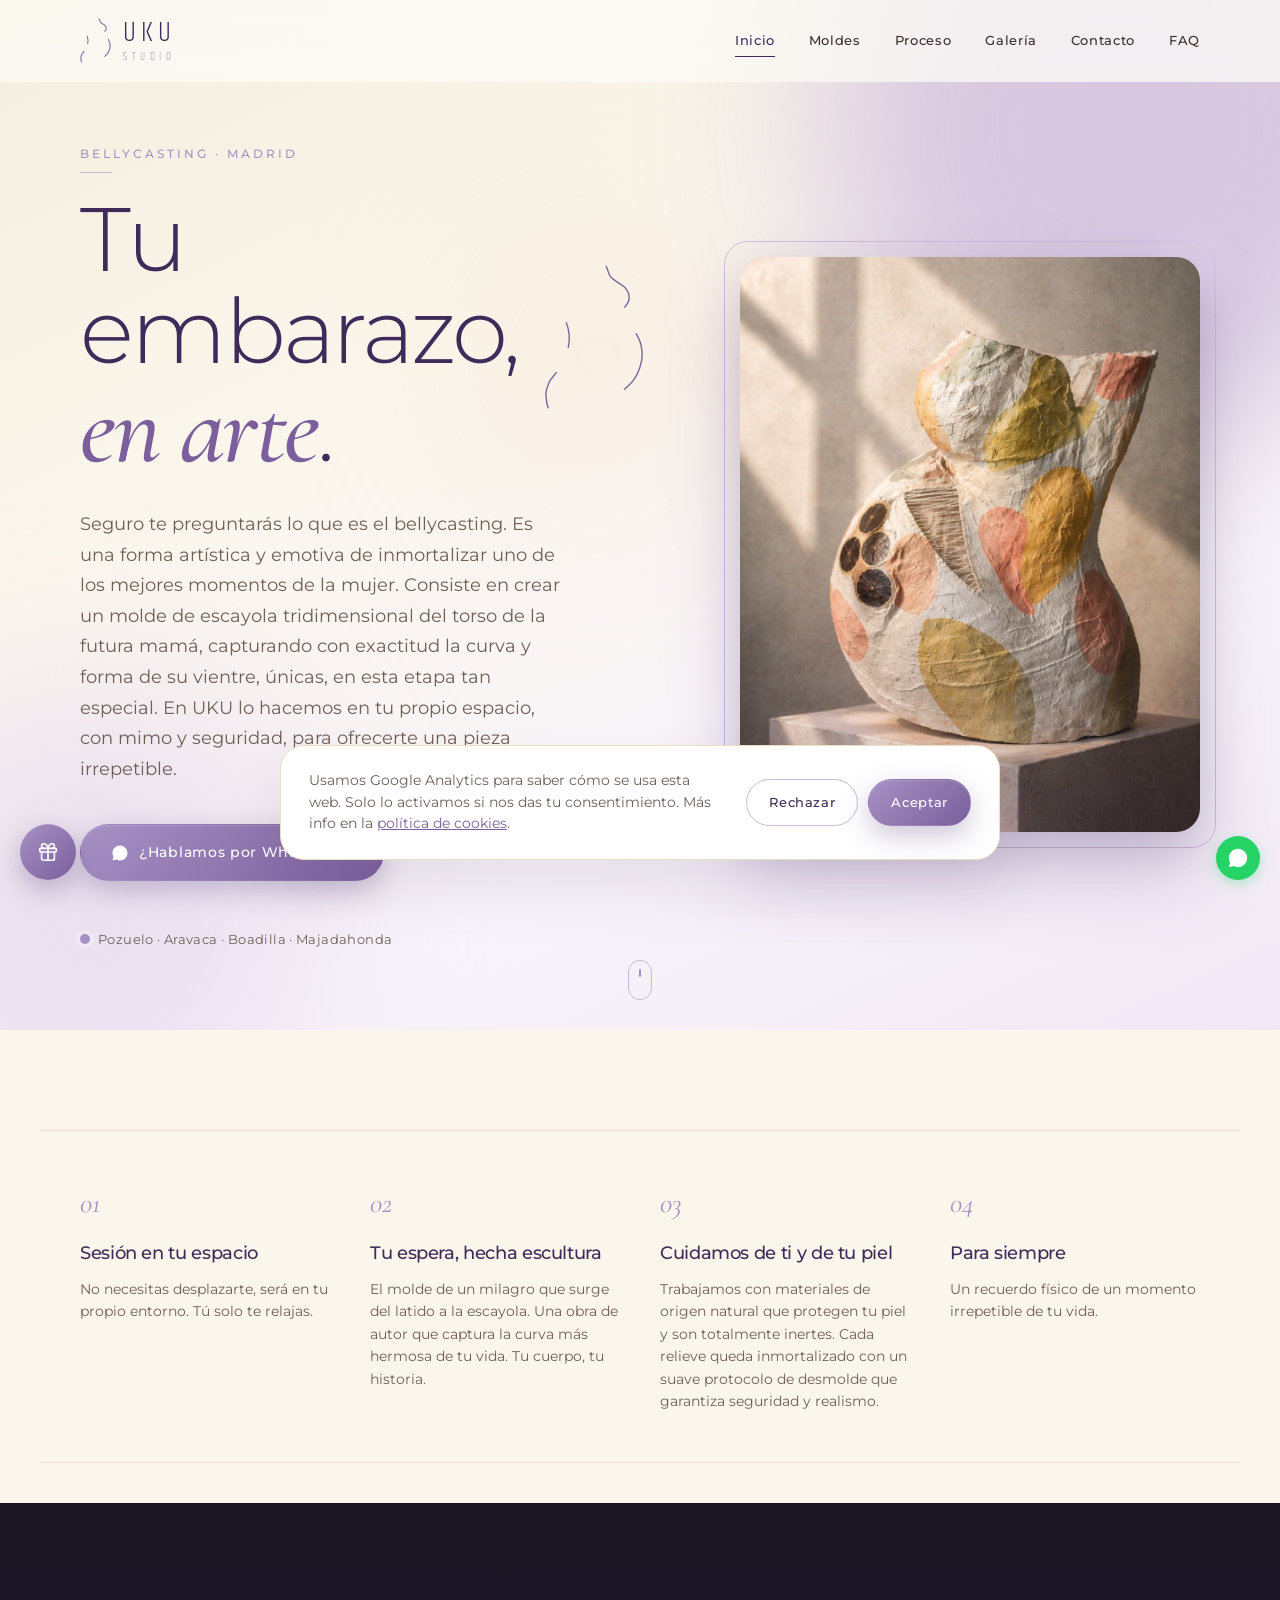
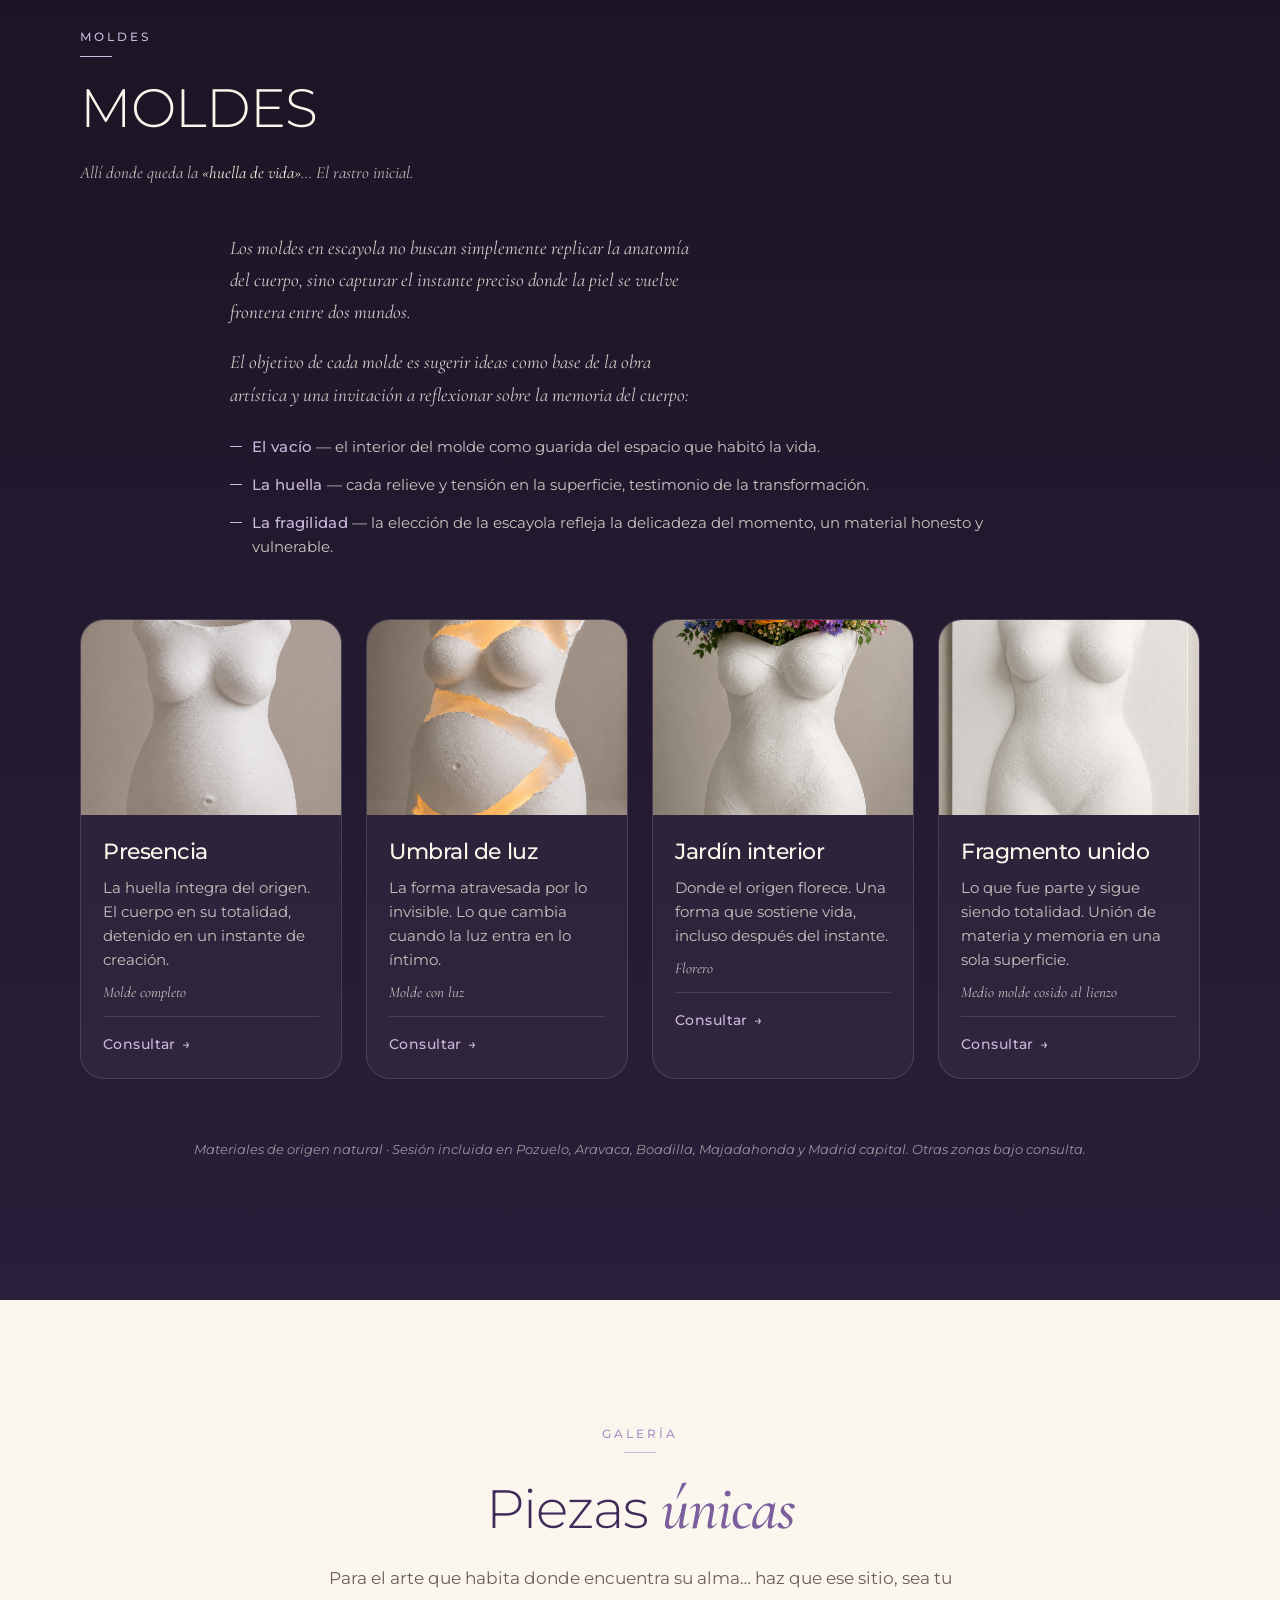
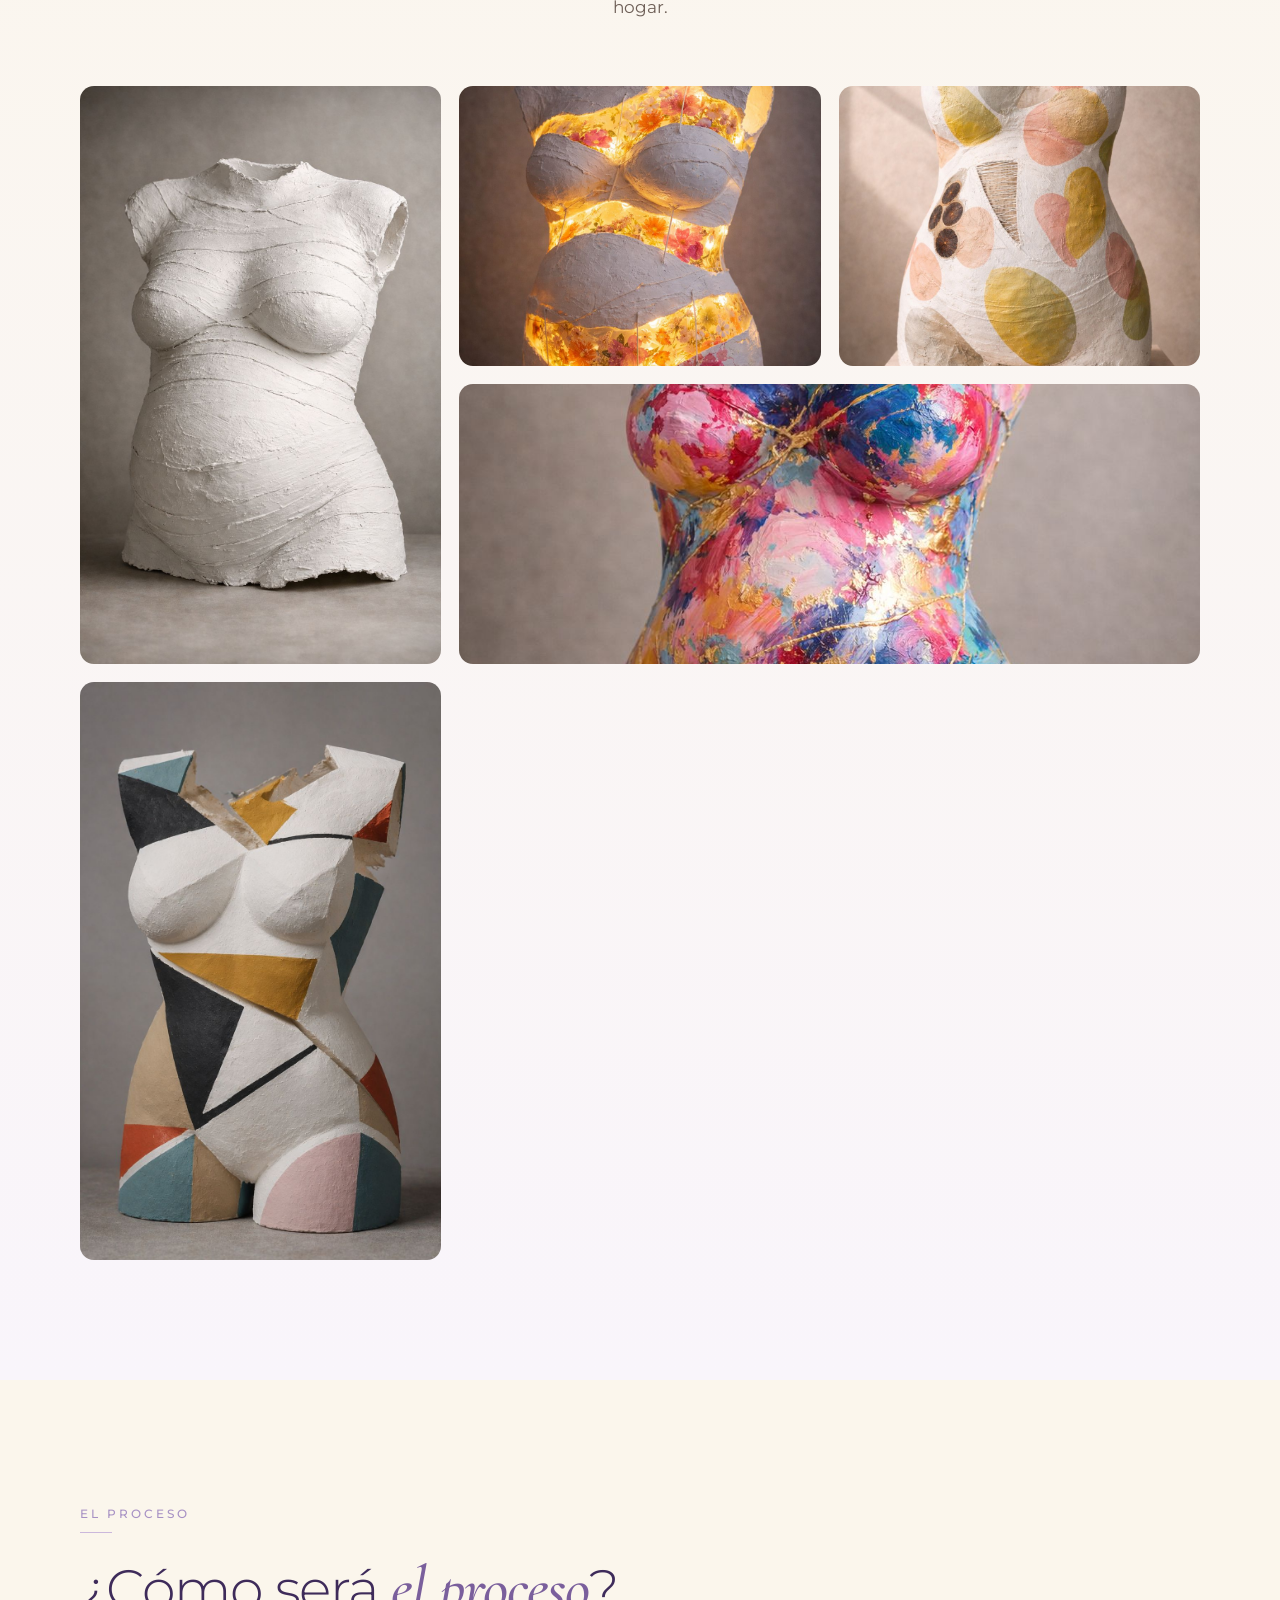
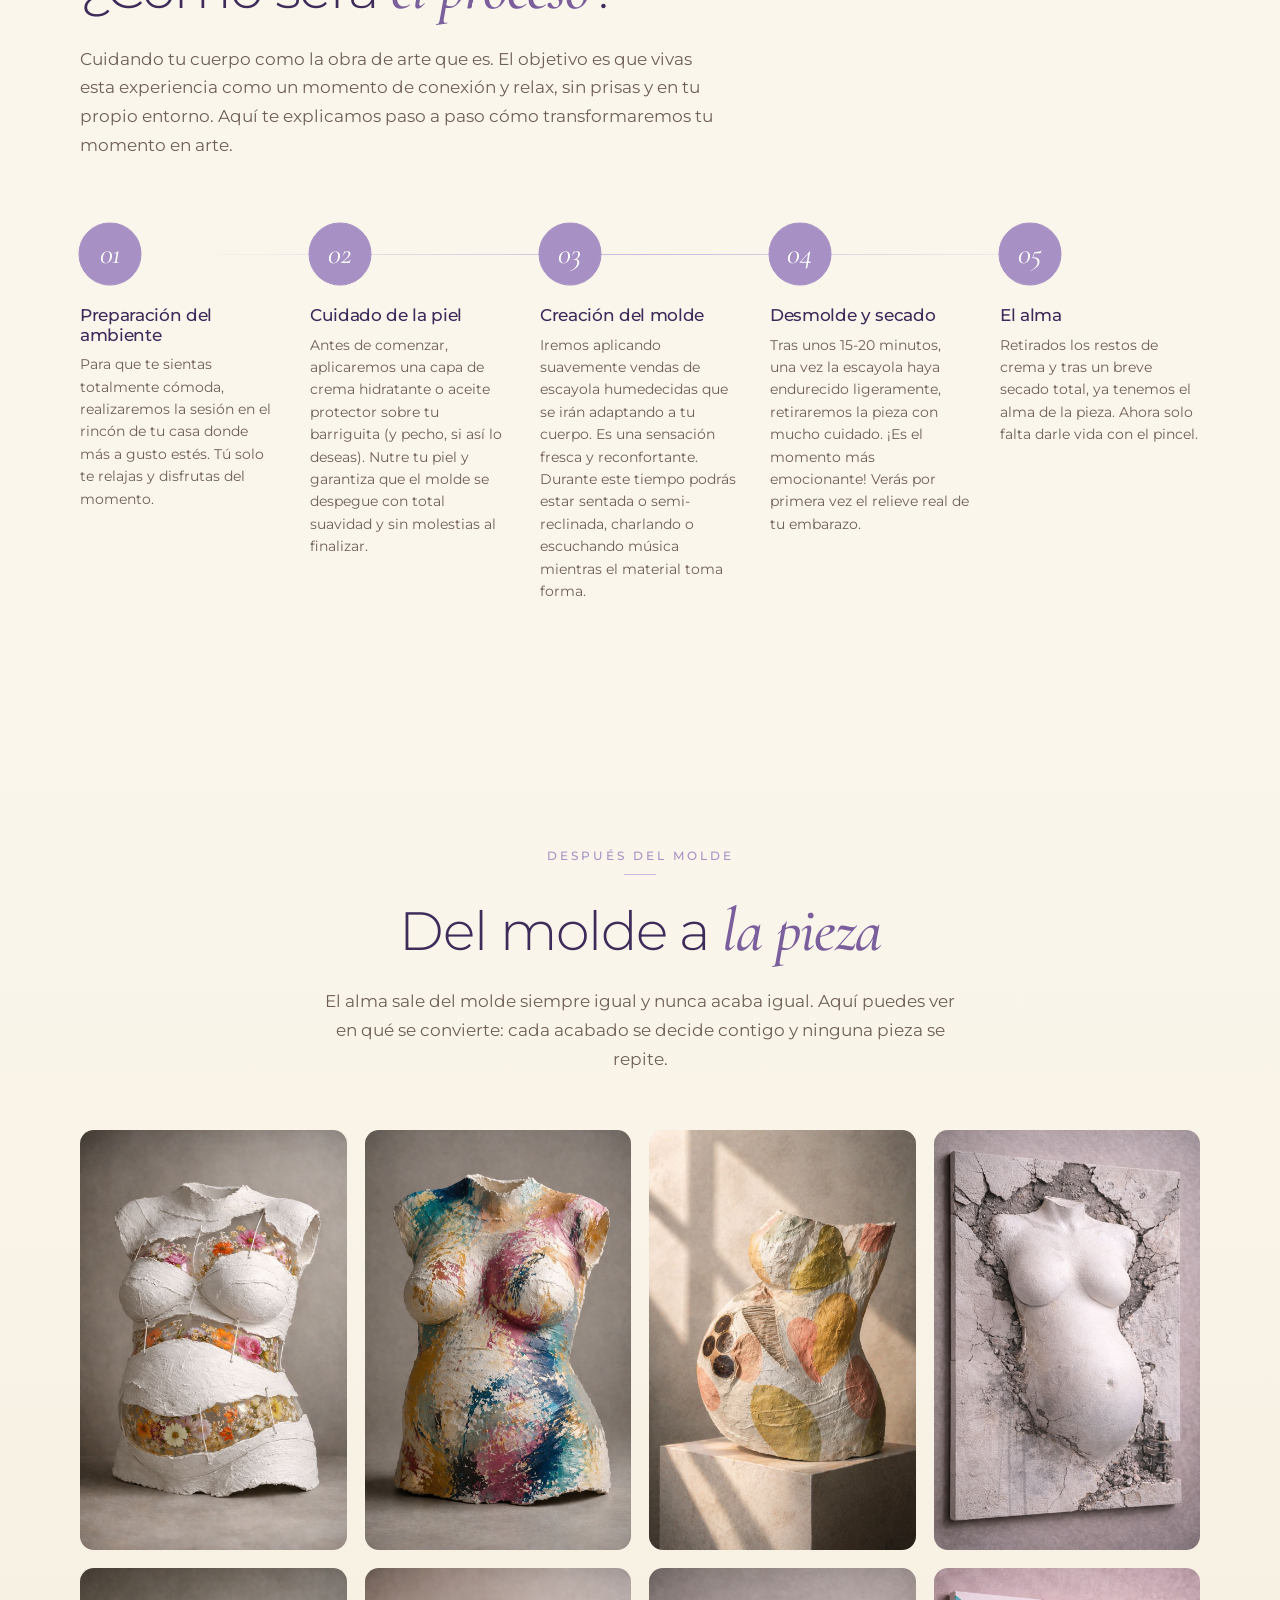
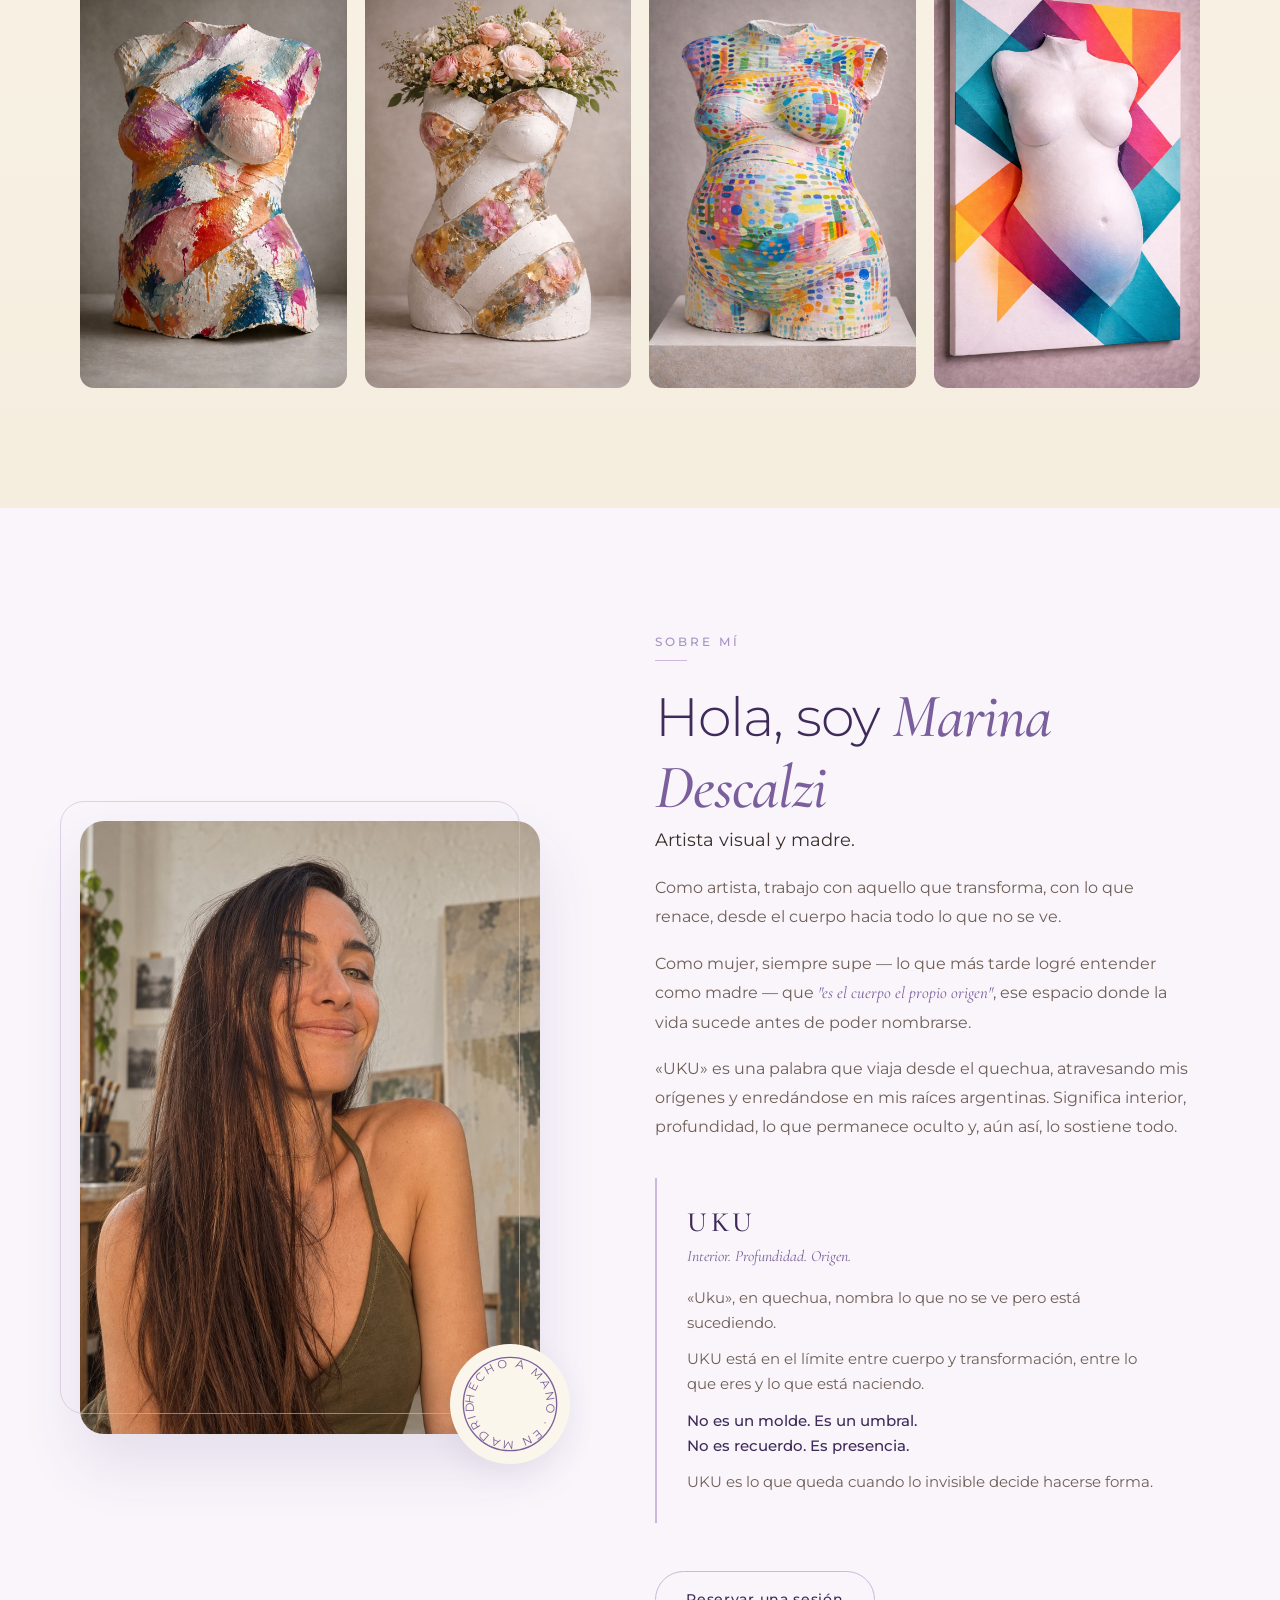
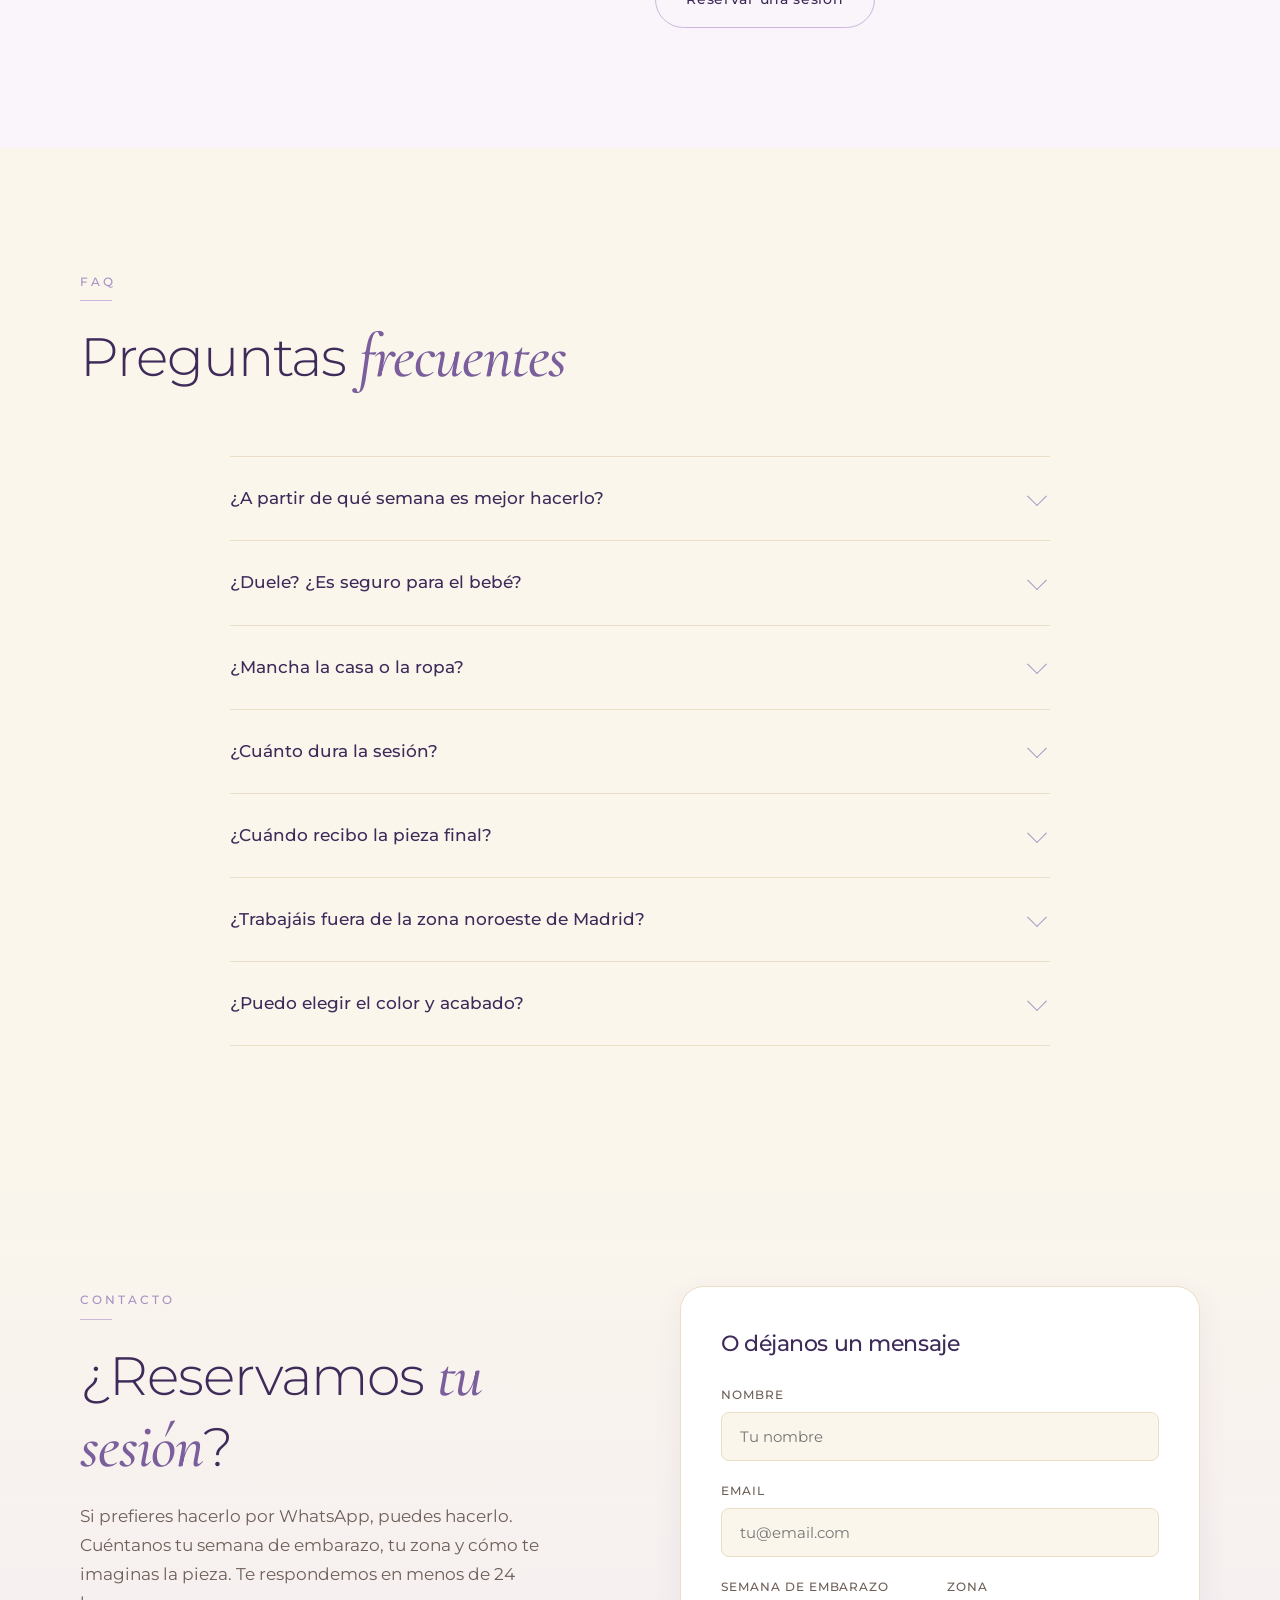
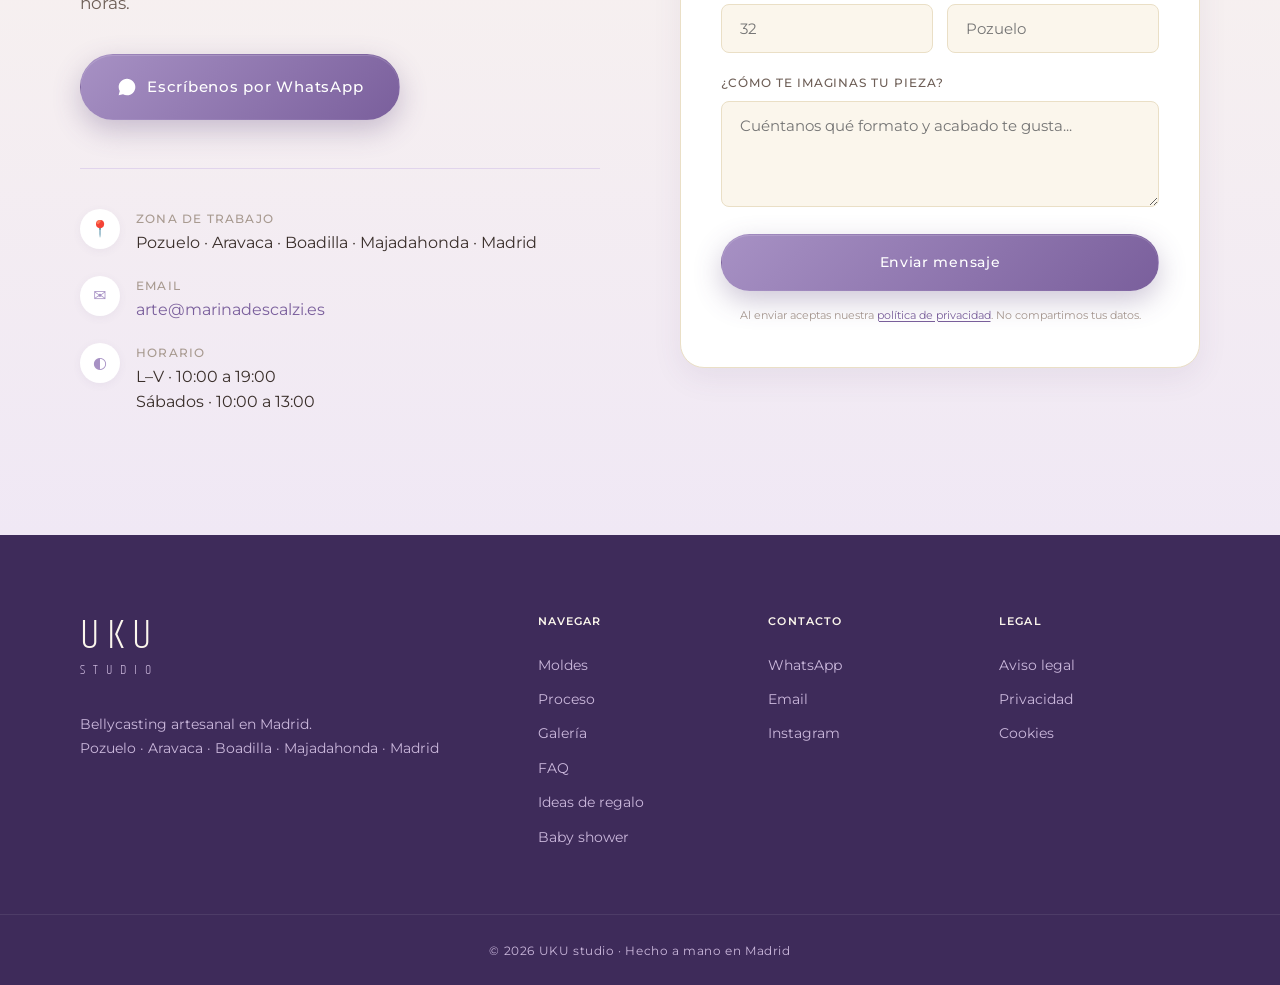
==== index.html @ 9e65e57c "Añadir foto real de Marina en "Sobre mí" y cambiar imagen del hero La sección "Sobre mí" pasa del SV" ====
<!DOCTYPE html>
<html lang="es">
<head>
    <meta charset="UTF-8">
    <meta name="viewport" content="width=device-width, initial-scale=1.0">
    <meta name="google-site-verification" content="--eEebjnqv0ro3BjULO92ZzvXnkaN8KfxFIDJ_8uzV8">
    <meta name="description" content="UKU studio — Bellycasting artesanal en Madrid, Pozuelo, Aravaca, Boadilla y Majadahonda. Moldes del vientre en resina, escayola y acabados personalizados.">
    <meta name="keywords" content="bellycasting Madrid, molde embarazada, Pozuelo, Aravaca, Boadilla, Majadahonda, arte maternidad, escayola embarazo, resina vientre">
    <meta name="robots" content="index, follow">
    <link rel="canonical" href="https://bellycasting.es/">
    <meta property="og:title" content="UKU studio — Bellycasting Madrid">
    <meta property="og:description" content="Conserva tu embarazo como una obra de arte. Sesiones en tu espacio en Madrid.">
    <meta property="og:type" content="website">
    <meta property="og:url" content="https://bellycasting.es/">
    <meta property="og:site_name" content="UKU studio">
    <meta property="og:locale" content="es_ES">
    <meta property="og:image" content="https://bellycasting.es/images/hero-main.jpg">
    <meta property="og:image:alt" content="Torso de escayola de bellycasting, UKU studio">
    <meta name="twitter:card" content="summary_large_image">
    <meta name="twitter:title" content="UKU studio — Bellycasting Madrid">
    <meta name="twitter:description" content="Conserva tu embarazo como una obra de arte. Sesiones en tu espacio en Madrid.">
    <meta name="twitter:image" content="https://bellycasting.es/images/hero-main.jpg">
    <title>UKU studio — Bellycasting Madrid | Pozuelo · Aravaca · Boadilla · Majadahonda</title>
    <link rel="icon" type="image/svg+xml" href="images/favicon.svg">
    <link rel="preconnect" href="https://fonts.googleapis.com">
    <link rel="preconnect" href="https://fonts.gstatic.com" crossorigin>
    <link href="https://fonts.googleapis.com/css2?family=Cormorant+Garamond:ital,wght@0,400;0,500;1,400&family=Khand:wght@300;400;500&family=Montserrat:wght@300;400;500;600;700&display=swap" rel="stylesheet">
    <link rel="stylesheet" href="styles.css">
    <script type="application/ld+json">
    {
        "@context": "https://schema.org",
        "@type": "LocalBusiness",
        "name": "UKU studio",
        "description": "Bellycasting artesanal a domicilio: moldes tridimensionales del vientre en escayola, resina y acabados personalizados.",
        "url": "https://bellycasting.es/",
        "telephone": "+34689187877",
        "email": "arte@marinadescalzi.es",
        "image": "https://bellycasting.es/images/hero-main.jpg",
        "areaServed": [
            { "@type": "City", "name": "Pozuelo de Alarcón" },
            { "@type": "City", "name": "Aravaca" },
            { "@type": "City", "name": "Boadilla del Monte" },
            { "@type": "City", "name": "Majadahonda" },
            { "@type": "City", "name": "Madrid" }
        ]
    }
    </script>
    <script type="application/ld+json">
    {
        "@context": "https://schema.org",
        "@type": "FAQPage",
        "mainEntity": [
            {
                "@type": "Question",
                "name": "¿A partir de qué semana es mejor hacerlo?",
                "acceptedAnswer": { "@type": "Answer", "text": "Entre la semana 32 y la 38 la tripita está bien formada. No obstante, cada mujer debería elegir el momento de su embarazo en el que desea dejar esa huella." }
            },
            {
                "@type": "Question",
                "name": "¿Duele? ¿Es seguro para el bebé?",
                "acceptedAnswer": { "@type": "Answer", "text": "No duele en absoluto. Se siente una sensación templada y agradable mientras la escayola fragua. Los materiales son dermatológicos, libres de tóxicos y totalmente seguros tanto para ti como para el bebé." }
            },
            {
                "@type": "Question",
                "name": "¿Mancha la casa o la ropa?",
                "acceptedAnswer": { "@type": "Answer", "text": "No. Trabajamos siempre con cuidado y, al terminar, el espacio queda como estaba." }
            },
            {
                "@type": "Question",
                "name": "¿Cuánto dura la sesión?",
                "acceptedAnswer": { "@type": "Answer", "text": "Aproximadamente 90 minutos. Incluye preparación, toma del molde, desmolde y recogida. Es un ratito tranquilo; puedes invitar a tu pareja o a alguien de confianza si te apetece." }
            },
            {
                "@type": "Question",
                "name": "¿Cuándo recibo la pieza final?",
                "acceptedAnswer": { "@type": "Answer", "text": "El acabado artesanal lleva su tiempo. La pieza terminada se entrega en 3 o 4 semanas tras la sesión. Si la necesitas antes (regalos, baby shower…) coméntanoslo y lo organizamos." }
            },
            {
                "@type": "Question",
                "name": "¿Trabajáis fuera de la zona noroeste de Madrid?",
                "acceptedAnswer": { "@type": "Answer", "text": "Sí. Atendemos toda la Comunidad de Madrid. En Pozuelo, Aravaca, Boadilla, Majadahonda y Madrid capital el desplazamiento va incluido; en otras zonas aplicamos una pequeña tarifa según distancia." }
            },
            {
                "@type": "Question",
                "name": "¿Puedo elegir el color y acabado?",
                "acceptedAnswer": { "@type": "Answer", "text": "Por supuesto. Antes de la sesión podemos sugerirte acabados (mate, satinado, pan de oro, flores secas, pátinas…) para que elijas el que mejor encaje con tu casa." }
            }
        ]
    }
    </script>
</head>
<body>

    <!-- ============ NAV ============ -->
    <header class="nav" id="nav">
        <div class="nav__inner">
            <a href="#inicio" class="nav__brand" aria-label="UKU studio - Inicio">
                <span class="nav__brand-mark" aria-hidden="true">
                    <img src="images/logo-mark-nav.png" alt="" width="31" height="45">
                </span>
                <span class="nav__brand-text">
                    <span class="nav__brand-name">UKU</span>
                    <span class="nav__brand-sub" aria-label="studio"><span>S</span><span>T</span><span>U</span><span>D</span><span>I</span><span>O</span></span>
                </span>
            </a>

            <nav class="nav__links" aria-label="Navegación principal">
                <a href="#inicio">Inicio</a>
                <a href="#moldes">Moldes</a>
                <a href="#proceso">Proceso</a>
                <a href="#galeria">Galería</a>
                <a href="#contacto">Contacto</a>
                <a href="#faq">FAQ</a>
            </nav>

            <button class="nav__toggle" id="navToggle" aria-label="Abrir menú" aria-expanded="false">
                <span></span><span></span><span></span>
            </button>
        </div>
    </header>

    <!-- ============ HERO ============ -->
    <section class="hero" id="inicio">
        <div class="hero__bg" aria-hidden="true">
            <div class="hero__blob hero__blob--1"></div>
            <div class="hero__blob hero__blob--2"></div>
        </div>

        <div class="hero__grid">
            <div class="hero__copy">
                <span class="eyebrow">Bellycasting · Madrid</span>
                <div class="hero__title-row">
                    <h1 class="hero__title">
                        Tu embarazo,<br>
                        <em>en arte</em>.
                    </h1>
                    <div class="hero__logo" aria-label="UKU studio">
                        <img src="images/logo-mark.png" alt="" width="102" height="148">
                    </div>
                </div>
                <p class="hero__lead">
                    Seguro te preguntarás lo que es el bellycasting. Es una forma artística y emotiva de inmortalizar uno de los mejores momentos de la mujer. Consiste en crear un molde de escayola tridimensional del torso de la futura mamá, capturando con exactitud la curva y forma de su vientre, únicas, en esta etapa tan especial. En UKU lo hacemos en tu propio espacio, con mimo y seguridad, para ofrecerte una pieza irrepetible.
                </p>
                <div class="hero__cta">
                    <a href="https://wa.me/34689187877?text=Hola%2C%20me%20gustar%C3%ADa%20informaci%C3%B3n%20sobre%20UKU%20studio" class="btn btn--primary" target="_blank" rel="noopener" data-wa-location="hero">
                        <svg viewBox="0 0 24 24" width="18" height="18" fill="currentColor" aria-hidden="true"><path d="M17.5 14.4c-.3-.1-1.7-.8-2-.9-.3-.1-.4-.1-.6.1-.2.3-.7.9-.9 1.1-.2.2-.3.2-.6.1-.3-.1-1.2-.5-2.3-1.4-.9-.8-1.4-1.7-1.6-2-.2-.3 0-.5.1-.6.1-.1.3-.3.4-.5.1-.2.2-.3.3-.5.1-.2 0-.4 0-.5 0-.1-.6-1.4-.8-1.9-.2-.5-.4-.4-.6-.4h-.5c-.2 0-.5.1-.7.3-.2.3-.9.9-.9 2.2s1 2.6 1.1 2.8c.1.2 2 3 4.8 4.2.7.3 1.2.5 1.6.6.7.2 1.3.2 1.8.1.6-.1 1.7-.7 1.9-1.3.2-.7.2-1.2.2-1.3-.1-.1-.3-.1-.6-.3zM12 2C6.5 2 2 6.5 2 12c0 1.8.5 3.4 1.3 4.9L2 22l5.2-1.3c1.4.8 3 1.2 4.8 1.2 5.5 0 10-4.5 10-10S17.5 2 12 2z"/></svg>
                        ¿Hablamos por WhatsApp?
                    </a>
                </div>

                <ul class="hero__badges">
                    <li><span>●</span> Pozuelo · Aravaca · Boadilla · Majadahonda</li>
                </ul>
            </div>

            <div class="hero__visual">
                <div class="hero__frame">
                    <div class="hero__img" style="background-image:url('images/acabado-hojas.jpg')"></div>
                </div>
            </div>
        </div>

        <a href="#moldes" class="hero__scroll" aria-label="Ir a moldes">
            <span></span>
        </a>
    </section>

    <!-- ============ VALORES ============ -->
    <section class="values" aria-label="Valores">
        <div class="container values__grid">
            <div class="value">
                <div class="value__num">01</div>
                <h3>Sesión en tu espacio</h3>
                <p>No necesitas desplazarte, será en tu propio entorno. Tú solo te relajas.</p>
            </div>
            <div class="value">
                <div class="value__num">02</div>
                <h3>Tu espera, hecha escultura</h3>
                <p>El molde de un milagro que surge del latido a la escayola. Una obra de autor que captura la curva más hermosa de tu vida. Tu cuerpo, tu historia.</p>
            </div>
            <div class="value">
                <div class="value__num">03</div>
                <h3>Cuidamos de ti y de tu piel</h3>
                <p>Trabajamos con materiales de origen natural que protegen tu piel y son totalmente inertes. Cada relieve queda inmortalizado con un suave protocolo de desmolde que garantiza seguridad y realismo.</p>
            </div>
            <div class="value">
                <div class="value__num">04</div>
                <h3>Para siempre</h3>
                <p>Un recuerdo físico de un momento irrepetible de tu vida.</p>
            </div>
        </div>
    </section>

    <!-- ============ MOLDES ============ -->
    <section class="services services--dark" id="moldes">
        <div class="container">
            <div class="section-head">
                <span class="eyebrow">Moldes</span>
                <h2>MOLDES</h2>
                <p class="section-head__sub">Allí donde queda la <em>«huella de vida»</em>… El rastro inicial.</p>
            </div>

            <div class="services__intro">
                <p>Los moldes en escayola no buscan simplemente replicar la anatomía del cuerpo, sino capturar el instante preciso donde la piel se vuelve frontera entre dos mundos.</p>
                <p>El objetivo de cada molde es sugerir ideas como base de la obra artística y una invitación a reflexionar sobre la memoria del cuerpo:</p>
                <ul class="services__concepts">
                    <li><strong>El vacío</strong> — el interior del molde como guarida del espacio que habitó la vida.</li>
                    <li><strong>La huella</strong> — cada relieve y tensión en la superficie, testimonio de la transformación.</li>
                    <li><strong>La fragilidad</strong> — la elección de la escayola refleja la delicadeza del momento, un material honesto y vulnerable.</li>
                </ul>
            </div>

            <div class="services__grid services__grid--four">
                <article class="service">
                    <button type="button" class="service__img service__img--btn" style="background-image:url('images/service-relief.jpg')" data-lightbox="images/service-relief.jpg" aria-label="Ampliar foto Presencia"></button>
                    <div class="service__body">
                        <h3>Presencia</h3>
                        <p>La huella íntegra del origen. El cuerpo en su totalidad, detenido en un instante de creación.</p>
                        <p class="service__caption"><em>Molde completo</em></p>
                        <div class="service__foot">
                            <a href="#contacto" class="link-arrow">Consultar <span>→</span></a>
                        </div>
                    </div>
                </article>

                <article class="service">
                    <button type="button" class="service__img service__img--btn" style="background-image:url('images/service-torso.jpg')" data-lightbox="images/service-torso.jpg" aria-label="Ampliar foto Umbral de luz"></button>
                    <div class="service__body">
                        <h3>Umbral de luz</h3>
                        <p>La forma atravesada por lo invisible. Lo que cambia cuando la luz entra en lo íntimo.</p>
                        <p class="service__caption"><em>Molde con luz</em></p>
                        <div class="service__foot">
                            <a href="#contacto" class="link-arrow">Consultar <span>→</span></a>
                        </div>
                    </div>
                </article>

                <article class="service">
                    <button type="button" class="service__img service__img--btn" style="background-image:url('images/service-finishes.jpg')" data-lightbox="images/service-finishes.jpg" aria-label="Ampliar foto Jardín interior"></button>
                    <div class="service__body">
                        <h3>Jardín interior</h3>
                        <p>Donde el origen florece. Una forma que sostiene vida, incluso después del instante.</p>
                        <p class="service__caption"><em>Florero</em></p>
                        <div class="service__foot">
                            <a href="#contacto" class="link-arrow">Consultar <span>→</span></a>
                        </div>
                    </div>
                </article>

                <article class="service">
                    <button type="button" class="service__img service__img--btn" style="background-image:url('images/service-fragment.jpg')" data-lightbox="images/service-fragment.jpg" aria-label="Ampliar foto Fragmento unido"></button>
                    <div class="service__body">
                        <h3>Fragmento unido</h3>
                        <p>Lo que fue parte y sigue siendo totalidad. Unión de materia y memoria en una sola superficie.</p>
                        <p class="service__caption"><em>Medio molde cosido al lienzo</em></p>
                        <div class="service__foot">
                            <a href="#contacto" class="link-arrow">Consultar <span>→</span></a>
                        </div>
                    </div>
                </article>
            </div>

            <div class="services__note">
                Materiales de origen natural · Sesión incluida en Pozuelo, Aravaca, Boadilla, Majadahonda y Madrid capital. Otras zonas bajo consulta.
            </div>
        </div>
    </section>

    <!-- ============ GALERÍA ============ -->
    <section class="gallery" id="galeria">
        <div class="container">
            <div class="section-head section-head--center">
                <span class="eyebrow">Galería</span>
                <h2>Piezas <em>únicas</em></h2>
                <p>Para el arte que habita donde encuentra su alma… haz que ese sitio, sea tu hogar.</p>
            </div>

            <div class="gallery__grid">
                <figure class="gallery__item gallery__item--tall">
                    <img src="images/gallery-1.jpg" alt="Torso en escayola blanca con acabado mate texturizado" loading="lazy">
                    <figcaption>Escayola · mate</figcaption>
                </figure>
                <figure class="gallery__item">
                    <img src="images/gallery-3.jpg" alt="Torso lámpara iluminado con flores prensadas" loading="lazy">
                    <figcaption>Lámpara con flores</figcaption>
                </figure>
                <figure class="gallery__item gallery__item--wide">
                    <img src="images/gallery-4.jpg" alt="Torso decorativo pintado a mano con flores naturales" loading="lazy">
                    <figcaption>Acuarela y flores</figcaption>
                </figure>
                <figure class="gallery__item">
                    <img src="images/gallery-5.jpg" alt="Torso con formas orgánicas en tonos pastel" loading="lazy">
                    <figcaption>Orgánico pastel</figcaption>
                </figure>
                <figure class="gallery__item gallery__item--tall">
                    <img src="images/gallery-6.jpg" alt="Torso escultura geométrica en tonos tierra" loading="lazy">
                    <figcaption>Geométrico</figcaption>
                </figure>
            </div>
        </div>
    </section>

    <!-- ============ PROCESO ============ -->
    <section class="process" id="proceso">
        <div class="container">
            <div class="section-head">
                <span class="eyebrow">El proceso</span>
                <h2>¿Cómo será <em>el proceso</em>?</h2>
                <p class="process__intro">Cuidando tu cuerpo como la obra de arte que es. El objetivo es que vivas esta experiencia como un momento de conexión y relax, sin prisas y en tu propio entorno. Aquí te explicamos paso a paso cómo transformaremos tu momento en arte.</p>
            </div>

            <ol class="process__steps">
                <li class="step">
                    <div class="step__num">01</div>
                    <div class="step__body">
                        <h3>Preparación del ambiente</h3>
                        <p>Para que te sientas totalmente cómoda, realizaremos la sesión en el rincón de tu casa donde más a gusto estés. Tú solo te relajas y disfrutas del momento.</p>
                    </div>
                </li>
                <li class="step">
                    <div class="step__num">02</div>
                    <div class="step__body">
                        <h3>Cuidado de la piel</h3>
                        <p>Antes de comenzar, aplicaremos una capa de crema hidratante o aceite protector sobre tu barriguita (y pecho, si así lo deseas). Nutre tu piel y garantiza que el molde se despegue con total suavidad y sin molestias al finalizar.</p>
                    </div>
                </li>
                <li class="step">
                    <div class="step__num">03</div>
                    <div class="step__body">
                        <h3>Creación del molde</h3>
                        <p>Iremos aplicando suavemente vendas de escayola humedecidas que se irán adaptando a tu cuerpo. Es una sensación fresca y reconfortante. Durante este tiempo podrás estar sentada o semi-reclinada, charlando o escuchando música mientras el material toma forma.</p>
                    </div>
                </li>
                <li class="step">
                    <div class="step__num">04</div>
                    <div class="step__body">
                        <h3>Desmolde y secado</h3>
                        <p>Tras unos 15-20 minutos, una vez la escayola haya endurecido ligeramente, retiraremos la pieza con mucho cuidado. ¡Es el momento más emocionante! Verás por primera vez el relieve real de tu embarazo.</p>
                    </div>
                </li>
                <li class="step">
                    <div class="step__num">05</div>
                    <div class="step__body">
                        <h3>El alma</h3>
                        <p>Retirados los restos de crema y tras un breve secado total, ya tenemos el alma de la pieza. Ahora solo falta darle vida con el pincel.</p>
                    </div>
                </li>
            </ol>
        </div>
    </section>

    <!-- ============ DESPUÉS DEL MOLDE ============ -->
    <section class="finishes" id="acabados">
        <div class="container">
            <div class="section-head section-head--center">
                <span class="eyebrow">Después del molde</span>
                <h2>Del molde a <em>la pieza</em></h2>
                <p>El alma sale del molde siempre igual y nunca acaba igual. Aquí puedes ver en qué se convierte: cada acabado se decide contigo y ninguna pieza se repite.</p>
            </div>

            <div class="gallery__grid finishes__grid">
                <figure class="gallery__item">
                    <img src="images/acabado-flores-resina.jpg" alt="Torso de escayola en bandas cosidas con hilo, dejando ver flores prensadas en resina" loading="lazy">
                    <figcaption>Flores prensadas en resina</figcaption>
                </figure>
                <figure class="gallery__item">
                    <img src="images/acabado-salpicado.jpg" alt="Torso de escayola salpicado de azul, rosa y dorado sobre blanco" loading="lazy">
                    <figcaption>Salpicado de color</figcaption>
                </figure>
                <figure class="gallery__item">
                    <img src="images/acabado-hojas.jpg" alt="Torso de escayola con hojas y círculos en tonos tierra, iluminado por luz natural" loading="lazy">
                    <figcaption>Hojas en tonos tierra</figcaption>
                </figure>
                <figure class="gallery__item">
                    <img src="images/acabado-lienzo-piedra.jpg" alt="Medio molde blanco montado sobre lienzo con textura de piedra agrietada" loading="lazy">
                    <figcaption>Medio molde sobre lienzo</figcaption>
                </figure>
                <figure class="gallery__item">
                    <img src="images/acabado-oleo.jpg" alt="Torso de escayola pintado al óleo en franjas de color con pan de oro" loading="lazy">
                    <figcaption>Óleo y pan de oro</figcaption>
                </figure>
                <figure class="gallery__item">
                    <img src="images/acabado-flores-pastel.jpg" alt="Torso florero con flores prensadas en resina en tonos pastel y un ramo natural encima" loading="lazy">
                    <figcaption>Florero en pastel</figcaption>
                </figure>
                <figure class="gallery__item">
                    <img src="images/acabado-puntos.jpg" alt="Torso de escayola cubierto de puntos y trazos de colores pintados a mano" loading="lazy">
                    <figcaption>Puntos pintados a mano</figcaption>
                </figure>
                <figure class="gallery__item">
                    <img src="images/acabado-lienzo-geometrico.jpg" alt="Medio molde blanco sobre lienzo con formas geométricas de colores" loading="lazy">
                    <figcaption>Lienzo geométrico</figcaption>
                </figure>
            </div>
        </div>
    </section>

    <!-- ============ SOBRE MÍ ============ -->
    <section class="about" id="sobre-mi">
        <div class="container about__grid">
            <div class="about__image">
                <div class="about__photo" style="background-image:url('images/about-marina.jpg')"></div>
                <div class="about__badge">
                    <svg viewBox="0 0 60 60" aria-hidden="true">
                        <circle cx="30" cy="30" r="28" fill="none" stroke="currentColor" stroke-width="0.8"/>
                        <text font-family="Montserrat" font-size="7" letter-spacing="1.2" fill="currentColor">
                            <textPath href="#circle-path" startOffset="0%">HECHO A MANO · EN MADRID · HECHO A MANO ·</textPath>
                        </text>
                        <defs>
                            <path id="circle-path" d="M 30,30 m -22,0 a 22,22 0 1,1 44,0 a 22,22 0 1,1 -44,0" fill="none"/>
                        </defs>
                    </svg>
                </div>
            </div>
            <div class="about__copy">
                <span class="eyebrow">Sobre mí</span>
                <h2>Hola, soy <em>Marina Descalzi</em></h2>
                <p class="about__lead">
                    Artista visual y madre.
                </p>
                <p>
                    Como artista, trabajo con aquello que transforma, con lo que renace, desde el cuerpo hacia todo lo que no se ve.
                </p>
                <p>
                    Como mujer, siempre supe — lo que más tarde logré entender como madre — que <em>"es el cuerpo el propio origen"</em>, ese espacio donde la vida sucede antes de poder nombrarse.
                </p>
                <p>
                    «UKU» es una palabra que viaja desde el quechua, atravesando mis orígenes y enredándose en mis raíces argentinas. Significa interior, profundidad, lo que permanece oculto y, aún así, lo sostiene todo.
                </p>

                <div class="about__meaning">
                    <h3 class="about__meaning-title">UKU</h3>
                    <p class="about__meaning-tagline"><em>Interior. Profundidad. Origen.</em></p>
                    <p>«Uku», en quechua, nombra lo que no se ve pero está sucediendo.</p>
                    <p>UKU está en el límite entre cuerpo y transformación, entre lo que eres y lo que está naciendo.</p>
                    <p><strong>No es un molde. Es un umbral.</strong><br><strong>No es recuerdo. Es presencia.</strong></p>
                    <p>UKU es lo que queda cuando lo invisible decide hacerse forma.</p>
                </div>

                <a href="#contacto" class="btn btn--ghost">Reservar una sesión</a>
            </div>
        </div>
    </section>

    <!-- ============ FAQ ============ -->
    <section class="faq" id="faq">
        <div class="container">
            <div class="section-head">
                <span class="eyebrow">FAQ</span>
                <h2>Preguntas <em>frecuentes</em></h2>
            </div>

            <div class="faq__list">
                <details class="faq__item">
                    <summary>¿A partir de qué semana es mejor hacerlo?</summary>
                    <div class="faq__content">
                        <p>Entre la <strong>semana 32 y la 38</strong> la tripita está bien formada. No obstante, cada mujer debería elegir el momento de su embarazo en el que desea dejar esa huella.</p>
                    </div>
                </details>

                <details class="faq__item">
                    <summary>¿Duele? ¿Es seguro para el bebé?</summary>
                    <div class="faq__content">
                        <p>No duele en absoluto. Se siente una <strong>sensación templada y agradable</strong> mientras la escayola fragua. Los materiales son dermatológicos, libres de tóxicos y totalmente seguros tanto para ti como para el bebé.</p>
                    </div>
                </details>

                <details class="faq__item">
                    <summary>¿Mancha la casa o la ropa?</summary>
                    <div class="faq__content">
                        <p>No. Trabajamos siempre con cuidado y, al terminar, el espacio queda como estaba 😉</p>
                    </div>
                </details>

                <details class="faq__item">
                    <summary>¿Cuánto dura la sesión?</summary>
                    <div class="faq__content">
                        <p><strong>Aproximadamente 90 minutos.</strong> Incluye preparación, toma del molde, desmolde y recogida. Es un ratito tranquilo; puedes invitar a tu pareja o a alguien de confianza si te apetece.</p>
                    </div>
                </details>

                <details class="faq__item">
                    <summary>¿Cuándo recibo la pieza final?</summary>
                    <div class="faq__content">
                        <p>El acabado artesanal lleva su tiempo. La pieza terminada se entrega en <strong>3 o 4 semanas</strong> tras la sesión. Si la necesitas antes (regalos, baby shower…) coméntanoslo y lo organizamos.</p>
                    </div>
                </details>

                <details class="faq__item">
                    <summary>¿Trabajáis fuera de la zona noroeste de Madrid?</summary>
                    <div class="faq__content">
                        <p>Sí. Atendemos <strong>toda la Comunidad de Madrid</strong>. En Pozuelo, Aravaca, Boadilla, Majadahonda y Madrid capital el desplazamiento va incluido; en otras zonas aplicamos una pequeña tarifa según distancia.</p>
                    </div>
                </details>

                <details class="faq__item">
                    <summary>¿Puedo elegir el color y acabado?</summary>
                    <div class="faq__content">
                        <p>Por supuesto. Antes de la sesión podemos sugerirte <strong>acabados</strong> (mate, satinado, pan de oro, flores secas, pátinas…) para que elijas el que mejor encaje con tu casa.</p>
                    </div>
                </details>
            </div>
        </div>
    </section>

    <!-- ============ CONTACTO ============ -->
    <section class="contact" id="contacto">
        <div class="container contact__grid">
            <div class="contact__copy">
                <span class="eyebrow">Contacto</span>
                <h2>¿Reservamos <em>tu sesión</em>?</h2>
                <p>Si prefieres hacerlo por WhatsApp, puedes hacerlo. Cuéntanos tu semana de embarazo, tu zona y cómo te imaginas la pieza. Te respondemos en menos de 24 horas.</p>

                <a href="https://wa.me/34689187877?text=Hola%2C%20me%20gustar%C3%ADa%20informaci%C3%B3n%20sobre%20UKU%20studio" class="btn btn--primary btn--lg" target="_blank" rel="noopener" data-wa-location="contacto">
                    <svg viewBox="0 0 24 24" width="20" height="20" fill="currentColor" aria-hidden="true"><path d="M17.5 14.4c-.3-.1-1.7-.8-2-.9-.3-.1-.4-.1-.6.1-.2.3-.7.9-.9 1.1-.2.2-.3.2-.6.1-.3-.1-1.2-.5-2.3-1.4-.9-.8-1.4-1.7-1.6-2-.2-.3 0-.5.1-.6.1-.1.3-.3.4-.5.1-.2.2-.3.3-.5.1-.2 0-.4 0-.5 0-.1-.6-1.4-.8-1.9-.2-.5-.4-.4-.6-.4h-.5c-.2 0-.5.1-.7.3-.2.3-.9.9-.9 2.2s1 2.6 1.1 2.8c.1.2 2 3 4.8 4.2.7.3 1.2.5 1.6.6.7.2 1.3.2 1.8.1.6-.1 1.7-.7 1.9-1.3.2-.7.2-1.2.2-1.3-.1-.1-.3-.1-.6-.3zM12 2C6.5 2 2 6.5 2 12c0 1.8.5 3.4 1.3 4.9L2 22l5.2-1.3c1.4.8 3 1.2 4.8 1.2 5.5 0 10-4.5 10-10S17.5 2 12 2z"/></svg>
                    Escríbenos por WhatsApp
                </a>

                <ul class="contact__details">
                    <li>
                        <span class="contact__icon">📍</span>
                        <div>
                            <strong>Zona de trabajo</strong>
                            Pozuelo · Aravaca · Boadilla · Majadahonda · Madrid
                        </div>
                    </li>
                    <li>
                        <span class="contact__icon">✉</span>
                        <div>
                            <strong>Email</strong>
                            <a href="mailto:arte@marinadescalzi.es">arte@marinadescalzi.es</a>
                        </div>
                    </li>
                    <li>
                        <span class="contact__icon">◐</span>
                        <div>
                            <strong>Horario</strong>
                            L–V · 10:00 a 19:00<br>
                            Sábados · 10:00 a 13:00
                        </div>
                    </li>
                </ul>
            </div>

            <form class="contact__form" action="#" method="post" novalidate>
                <h3>O déjanos un mensaje</h3>
                <div class="field">
                    <label for="nombre">Nombre</label>
                    <input type="text" id="nombre" name="nombre" placeholder="Tu nombre" required>
                </div>
                <div class="field">
                    <label for="email">Email</label>
                    <input type="email" id="email" name="email" placeholder="tu@email.com" required>
                </div>
                <div class="field field--half">
                    <div>
                        <label for="semana">Semana de embarazo</label>
                        <input type="number" id="semana" name="semana" min="1" max="42" placeholder="32">
                    </div>
                    <div>
                        <label for="zona">Zona</label>
                        <input type="text" id="zona" name="zona" placeholder="Pozuelo">
                    </div>
                </div>
                <div class="field">
                    <label for="mensaje">¿Cómo te imaginas tu pieza?</label>
                    <textarea id="mensaje" name="mensaje" rows="4" placeholder="Cuéntanos qué formato y acabado te gusta..."></textarea>
                </div>
                <button type="submit" class="btn btn--primary btn--full">Enviar mensaje</button>
                <small class="form__note">Al enviar aceptas nuestra <a href="politica-privacidad.html">política de privacidad</a>. No compartimos tus datos.</small>
            </form>
        </div>
    </section>

    <!-- ============ FOOTER ============ -->
    <footer class="footer">
        <div class="container footer__inner">
            <div class="footer__brand">
                <span class="nav__brand-text">
                    <span class="nav__brand-name">UKU</span>
                    <span class="nav__brand-sub" aria-label="studio"><span>S</span><span>T</span><span>U</span><span>D</span><span>I</span><span>O</span></span>
                </span>
                <p>Bellycasting artesanal en Madrid.<br>Pozuelo · Aravaca · Boadilla · Majadahonda · Madrid</p>
            </div>

            <div class="footer__cols">
                <div>
                    <h4>Navegar</h4>
                    <a href="#moldes">Moldes</a>
                    <a href="#proceso">Proceso</a>
                    <a href="#galeria">Galería</a>
                    <a href="#faq">FAQ</a>
                    <a href="ideas-regalo-embarazada.html">Ideas de regalo</a>
                    <a href="regalos-baby-shower.html">Baby shower</a>
                </div>
                <div>
                    <h4>Contacto</h4>
                    <a href="https://wa.me/34689187877" target="_blank" rel="noopener" data-wa-location="footer">WhatsApp</a>
                    <a href="mailto:arte@marinadescalzi.es">Email</a>
                    <a href="https://instagram.com/uku_bellycasting/" target="_blank" rel="noopener">Instagram</a>
                </div>
                <div>
                    <h4>Legal</h4>
                    <a href="aviso-legal.html">Aviso legal</a>
                    <a href="politica-privacidad.html">Privacidad</a>
                    <a href="politica-cookies.html">Cookies</a>
                </div>
            </div>
        </div>
        <div class="footer__bottom">
            <small>© <span id="year">2026</span> UKU studio · Hecho a mano en Madrid</small>
        </div>
    </footer>

    <!-- ============ BACK TO TOP ============ -->
    <button type="button" class="experience-trigger" id="experienceTrigger" aria-haspopup="dialog" aria-controls="experienceDialog" aria-label="Regala una experiencia">
        <svg viewBox="0 0 24 24" width="22" height="22" fill="none" stroke="currentColor" stroke-width="1.8" stroke-linecap="round" stroke-linejoin="round" aria-hidden="true">
            <rect x="3" y="8" width="18" height="4" rx="1"></rect>
            <path d="M12 8v13"></path>
            <path d="M19 12v7a2 2 0 0 1-2 2H7a2 2 0 0 1-2-2v-7"></path>
            <path d="M7.5 8a2.5 2.5 0 0 1 0-5C11 3 12 8 12 8"></path>
            <path d="M16.5 8a2.5 2.5 0 0 0 0-5C13 3 12 8 12 8"></path>
        </svg>
        <span class="experience-trigger__tooltip">Regala una experiencia</span>
    </button>

    <!-- ============ EXPERIENCIA REGALO ============ -->
    <div class="experience-dialog" id="experienceDialog" role="dialog" aria-modal="true" aria-labelledby="experienceTitle" aria-hidden="true">
        <div class="experience-dialog__panel">
            <button type="button" class="experience-dialog__close" id="experienceClose" aria-label="Cerrar">×</button>
            <span class="eyebrow">Una experiencia para compartir</span>
            <h2 id="experienceTitle">Un momento juntos,<br><em>un recuerdo para siempre.</em></h2>
            <p>Una experiencia creativa para celebrar a la futura mamá y crear junto a quienes más quiere una pieza única de su embarazo.</p>
            <p>Se incluyen los materiales y algo rico para compartir. La creación está guiada de principio a fin, con seguimiento de la pieza y fotografías del encuentro para que el recuerdo vaya más allá de la escultura.</p>
            <a href="#contacto" class="btn btn--primary" id="experienceContact">Quiero saber más</a>
        </div>
    </div>

    <button type="button" id="backToTop" class="back-top" aria-label="Volver arriba">
        <svg viewBox="0 0 24 24" width="18" height="18" fill="none" stroke="currentColor" stroke-width="2" stroke-linecap="round" stroke-linejoin="round" aria-hidden="true">
            <path d="M12 19V5M5 12l7-7 7 7"/>
        </svg>
    </button>

    <!-- ============ LIGHTBOX ============ -->
    <div class="lightbox" id="lightbox" role="dialog" aria-modal="true" aria-label="Imagen ampliada" aria-hidden="true">
        <button type="button" class="lightbox__close" id="lightboxClose" aria-label="Cerrar">×</button>
        <img class="lightbox__img" id="lightboxImg" src="" alt="">
    </div>

    <!-- ============ WHATSAPP FLOAT ============ -->
    <a href="https://wa.me/34689187877?text=Hola%2C%20me%20gustar%C3%ADa%20informaci%C3%B3n%20sobre%20UKU%20studio" class="wa-float" target="_blank" rel="noopener" aria-label="Contactar por WhatsApp" data-wa-location="float">
        <svg viewBox="0 0 24 24" width="28" height="28" fill="currentColor" aria-hidden="true"><path d="M17.5 14.4c-.3-.1-1.7-.8-2-.9-.3-.1-.4-.1-.6.1-.2.3-.7.9-.9 1.1-.2.2-.3.2-.6.1-.3-.1-1.2-.5-2.3-1.4-.9-.8-1.4-1.7-1.6-2-.2-.3 0-.5.1-.6.1-.1.3-.3.4-.5.1-.2.2-.3.3-.5.1-.2 0-.4 0-.5 0-.1-.6-1.4-.8-1.9-.2-.5-.4-.4-.6-.4h-.5c-.2 0-.5.1-.7.3-.2.3-.9.9-.9 2.2s1 2.6 1.1 2.8c.1.2 2 3 4.8 4.2.7.3 1.2.5 1.6.6.7.2 1.3.2 1.8.1.6-.1 1.7-.7 1.9-1.3.2-.7.2-1.2.2-1.3-.1-.1-.3-.1-.6-.3zM12 2C6.5 2 2 6.5 2 12c0 1.8.5 3.4 1.3 4.9L2 22l5.2-1.3c1.4.8 3 1.2 4.8 1.2 5.5 0 10-4.5 10-10S17.5 2 12 2z"/></svg>
    </a>

    <!-- ============ COOKIE BANNER ============ -->
    <div class="cookie-banner" id="cookieBanner" role="dialog" aria-live="polite" aria-label="Consentimiento de cookies">
        <div class="cookie-banner__inner">
            <p>Usamos Google Analytics para saber cómo se usa esta web. Solo lo activamos si nos das tu consentimiento. Más info en la <a href="politica-cookies.html">política de cookies</a>.</p>
            <div class="cookie-banner__actions">
                <button type="button" id="cookieReject" class="btn btn--ghost cookie-banner__btn">Rechazar</button>
                <button type="button" id="cookieAccept" class="btn btn--primary cookie-banner__btn">Aceptar</button>
            </div>
        </div>
    </div>

    <script src="script.js"></script>
</body>
</html>
---- styles.css ----
/* ===========================================
   UKU studio — Bellycasting
   Paleta: Lavanda suave + Crema + Blanco roto
   Tipografía: Montserrat + Cormorant Garamond
   =========================================== */

:root {
    /* --- Paleta armónica (lavanda pastel suave + crema cálido dominante) --- */
    --lavender-50:  #F9F5FB;   /* fondo suavísimo */
    --lavender-100: #F0E8F5;   /* bloques claros */
    --lavender-200: #E1D4EC;   /* acentos claros */
    --lavender-300: #CBB8DC;   /* elementos decorativos */
    --lavender-500: #A791C4;   /* primario (más suave) */
    --lavender-700: #7A5F9C;   /* hover / énfasis (más suave) */
    --lavender-900: #3E2B5A;   /* titulares */

    --cream-50:  #FBF6EC;      /* fondo principal (más cálido) */
    --cream-100: #F5EEDF;      /* fondo secundario (más visible) */
    --cream-200: #EADFC6;      /* separadores */
    --cream-300: #D9C8A3;      /* acentos crema */

    --warm-800: #3A2F2B;       /* texto principal */
    --warm-600: #6E5F57;       /* texto secundario */
    --warm-400: #A89A90;       /* texto terciario */

    --sage: #B7C7AD;           /* acento verde para equilibrio */
    --peach: #F4D4BE;          /* acento melocotón sutil */

    --white: #FFFFFF;
    --black: #1A1423;

    /* --- Tipografía --- */
    --font-sans: 'Montserrat', system-ui, -apple-system, sans-serif;
    --font-serif: 'Cormorant Garamond', Georgia, serif;

    /* --- Escalas --- */
    --radius-sm: 8px;
    --radius-md: 14px;
    --radius-lg: 24px;
    --radius-xl: 40px;

    --shadow-sm: 0 2px 10px rgba(93, 69, 121, 0.06);
    --shadow-md: 0 10px 30px rgba(93, 69, 121, 0.08);
    --shadow-lg: 0 30px 60px rgba(93, 69, 121, 0.12);

    --container: 1200px;
    --gutter: clamp(20px, 4vw, 40px);

    --ease: cubic-bezier(0.4, 0, 0.2, 1);
    --ease-out: cubic-bezier(0, 0, 0.2, 1);
}

/* ============ RESET ============ */
*, *::before, *::after {
    box-sizing: border-box;
    margin: 0;
    padding: 0;
}

html {
    scroll-behavior: smooth;
    -webkit-text-size-adjust: 100%;
}

body {
    font-family: var(--font-sans);
    font-weight: 400;
    color: var(--warm-800);
    background: var(--cream-50);
    line-height: 1.6;
    font-size: 16px;
    overflow-x: hidden;
    -webkit-font-smoothing: antialiased;
    -moz-osx-font-smoothing: grayscale;
}

img { max-width: 100%; height: auto; display: block; }
a { color: inherit; text-decoration: none; }
button { font: inherit; cursor: pointer; border: none; background: none; }
ul, ol { list-style: none; }

/* ============ UTILIDADES ============ */
.container {
    width: 100%;
    max-width: var(--container);
    margin: 0 auto;
    padding: 0 var(--gutter);
}

.eyebrow {
    display: inline-block;
    font-size: 12px;
    font-weight: 500;
    letter-spacing: 0.25em;
    text-transform: uppercase;
    color: var(--lavender-500);
    margin-bottom: 20px;
    padding-bottom: 10px;
    position: relative;
}
.eyebrow::after {
    content: '';
    position: absolute;
    left: 0;
    bottom: 0;
    width: 32px;
    height: 1px;
    background: var(--lavender-300);
}

h1, h2, h3, h4 {
    font-family: var(--font-sans);
    color: var(--lavender-900);
    font-weight: 300;
    line-height: 1.15;
    letter-spacing: -0.02em;
}

h1 em, h2 em, h3 em {
    font-family: var(--font-serif);
    font-style: italic;
    font-weight: 500;
    font-size: 1.15em;
    color: var(--lavender-700);
}

h1 { font-size: clamp(42px, 6vw, 72px); }
h2 { font-size: clamp(32px, 4.5vw, 54px); }
h3 { font-size: clamp(20px, 2vw, 26px); font-weight: 500; }
h4 { font-size: 14px; font-weight: 600; letter-spacing: 0.1em; text-transform: uppercase; }

p { color: var(--warm-600); max-width: 60ch; }

.section-head {
    max-width: 640px;
    margin-bottom: 64px;
}
.section-head--center {
    margin-left: auto;
    margin-right: auto;
    text-align: center;
}
.section-head--center .eyebrow { display: inline-block; }
.section-head--center .eyebrow::after { left: 50%; transform: translateX(-50%); }
.section-head--center p { margin: 0 auto; }
.section-head p {
    margin-top: 20px;
    font-size: 17px;
    line-height: 1.7;
}

/* ============ BOTONES ============ */
.btn {
    display: inline-flex;
    align-items: center;
    justify-content: center;
    gap: 10px;
    padding: 16px 30px;
    font-size: 14px;
    font-weight: 500;
    letter-spacing: 0.05em;
    border-radius: 100px;
    transition: all 0.35s var(--ease);
    cursor: pointer;
    white-space: nowrap;
    border: 1px solid transparent;
}

.btn--primary {
    background: linear-gradient(135deg, var(--lavender-500) 0%, var(--lavender-700) 100%);
    color: var(--white);
    box-shadow: 0 10px 28px rgba(93, 69, 121, 0.3), inset 0 1px 0 rgba(255, 255, 255, 0.15);
    position: relative;
    overflow: hidden;
}
.btn--primary::after {
    content: '';
    position: absolute;
    inset: 0;
    background: linear-gradient(135deg, var(--lavender-700) 0%, var(--lavender-900) 100%);
    opacity: 0;
    transition: opacity 0.35s var(--ease);
    z-index: 0;
}
.btn--primary > * { position: relative; z-index: 1; }
.btn--primary:hover {
    transform: translateY(-2px);
    box-shadow: 0 16px 36px rgba(93, 69, 121, 0.45);
}
.btn--primary:hover::after { opacity: 1; }

.btn--ghost {
    background: transparent;
    color: var(--lavender-900);
    border-color: var(--lavender-300);
}
.btn--ghost:hover {
    background: var(--lavender-100);
    border-color: var(--lavender-500);
}

.btn--lg { padding: 20px 36px; font-size: 15px; }
.btn--full { width: 100%; }

.link-arrow {
    font-size: 14px;
    font-weight: 500;
    color: var(--lavender-700);
    letter-spacing: 0.03em;
    transition: color 0.3s var(--ease);
    display: inline-flex;
    align-items: center;
    gap: 6px;
}
.link-arrow span { transition: transform 0.3s var(--ease); display: inline-block; }
.link-arrow:hover { color: var(--lavender-900); }
.link-arrow:hover span { transform: translateX(4px); }

/* ============ NAV ============ */
.nav {
    position: fixed;
    top: 0;
    left: 0;
    right: 0;
    z-index: 100;
    padding: 18px 0;
    background: rgba(253, 251, 246, 0.75);
    backdrop-filter: blur(18px);
    -webkit-backdrop-filter: blur(18px);
    border-bottom: 1px solid transparent;
    transition: all 0.3s var(--ease);
}
.nav.is-scrolled {
    padding: 12px 0;
    background: rgba(253, 251, 246, 0.92);
    border-bottom-color: var(--cream-200);
}

.nav__inner {
    max-width: var(--container);
    margin: 0 auto;
    padding: 0 var(--gutter);
    display: flex;
    align-items: center;
    justify-content: space-between;
    gap: 40px;
}

.nav__brand {
    display: flex;
    align-items: center;
    gap: 12px;
    color: var(--lavender-900);
}
/* La silueta de la marca es un filete finísimo. En SVG el navegador la
   reparte entre dos píxeles y a tamaño de cabecera se deshacía en gris
   pálido, así que va como PNG con transparencia rasterizado a 4x: el
   remuestreo del navegador da un trazo mucho más limpio y sólido.
   Hay dos archivos porque el grosor tiene que ser distinto en cada tamaño;
   uno solo se vería o demasiado fino arriba o demasiado gordo en el hero. */
.nav__brand-mark {
    width: 31px;
    height: 45px;
    display: block;
    flex-shrink: 0;
}
.nav__brand-mark img { width: 100%; height: 100%; }
.nav__brand-text {
    display: inline-flex;
    flex-direction: column;
    line-height: 1;
    align-items: stretch;
}
.nav__brand-name {
    font-family: 'Khand', var(--font-sans);
    font-style: normal;
    font-size: 28px;
    font-weight: 300;
    color: var(--lavender-900);
    letter-spacing: 0.18em;
    text-transform: uppercase;
    text-align: left;
    /* el letter-spacing deja un hueco sobrante después de la última 'U';
       lo descontamos para que la caja mida exactamente el ancho visible de
       UKU y 'STUDIO' pueda empezar y terminar justo en los mismos puntos */
    margin-right: -0.18em;
}
.nav__brand-sub {
    display: flex;
    justify-content: space-between;
    letter-spacing: 0;
    font-family: 'Khand', var(--font-sans);
    font-size: 11px;
    font-weight: 300;
    text-transform: uppercase;
    color: var(--lavender-500);
    margin-top: 4px;
}
.nav__brand-sub span {
    flex: 0 0 auto;
}

.nav__links {
    display: flex;
    align-items: center;
    gap: 34px;
}
.nav__links a {
    font-size: 13px;
    font-weight: 500;
    letter-spacing: 0.05em;
    color: var(--warm-800);
    position: relative;
    padding: 6px 0;
    transition: color 0.3s var(--ease);
}
.nav__links a:not(.nav__cta)::after {
    content: '';
    position: absolute;
    left: 0; right: 0; bottom: 0;
    height: 1px;
    background: var(--lavender-500);
    transform: scaleX(0);
    transform-origin: center;
    transition: transform 0.3s var(--ease);
}
.nav__links a:not(.nav__cta):hover { color: var(--lavender-700); }
.nav__links a:not(.nav__cta):hover::after { transform: scaleX(1); }
.nav__links a:not(.nav__cta).is-active { color: var(--lavender-900); }
.nav__links a:not(.nav__cta).is-active::after { transform: scaleX(1); background: var(--lavender-900); }

.nav__cta {
    background: linear-gradient(135deg, var(--lavender-500) 0%, var(--lavender-700) 100%);
    color: var(--white) !important;
    padding: 12px 22px !important;
    border-radius: 100px;
    transition: all 0.3s var(--ease);
    box-shadow: 0 6px 18px rgba(141, 111, 177, 0.3);
}
.nav__cta::after { display: none !important; }
.nav__cta:hover {
    background: linear-gradient(135deg, var(--lavender-700) 0%, var(--lavender-900) 100%);
    transform: translateY(-1px);
    box-shadow: 0 10px 24px rgba(93, 69, 121, 0.4);
}

.nav__toggle {
    display: none;
    width: 32px;
    height: 32px;
    flex-direction: column;
    justify-content: center;
    gap: 5px;
    padding: 4px;
}
.nav__toggle span {
    display: block;
    height: 1.5px;
    background: var(--lavender-900);
    border-radius: 2px;
    transition: all 0.3s var(--ease);
}
.nav__toggle[aria-expanded="true"] span:nth-child(1) { transform: translateY(7px) rotate(45deg); }
.nav__toggle[aria-expanded="true"] span:nth-child(2) { opacity: 0; }
.nav__toggle[aria-expanded="true"] span:nth-child(3) { transform: translateY(-6px) rotate(-45deg); }

/* ============ HERO ============ */
.hero {
    position: relative;
    min-height: 100vh;
    padding: 140px 0 80px;
    display: flex;
    align-items: center;
    overflow: hidden;
    background: linear-gradient(155deg, var(--cream-100) 0%, var(--cream-50) 35%, var(--lavender-50) 70%, var(--lavender-100) 100%);
}

.hero__bg {
    position: absolute;
    inset: 0;
    pointer-events: none;
}
.hero__blob {
    position: absolute;
    border-radius: 50%;
    filter: blur(90px);
}
.hero__blob--1 {
    width: 620px;
    height: 620px;
    top: -180px;
    right: -160px;
    background: var(--lavender-300);
    opacity: 0.75;
}
.hero__blob--2 {
    width: 460px;
    height: 460px;
    bottom: -120px;
    left: -140px;
    background: var(--lavender-200);
    opacity: 0.6;
}
.hero::before {
    content: '';
    position: absolute;
    top: 20%;
    left: 35%;
    width: 300px;
    height: 300px;
    border-radius: 50%;
    background: var(--peach);
    opacity: 0.22;
    filter: blur(90px);
    pointer-events: none;
}

.hero__grid {
    width: 100%;
    max-width: var(--container);
    margin: 0 auto;
    padding: 0 var(--gutter);
    display: grid;
    grid-template-columns: 1.1fr 1fr;
    gap: 80px;
    align-items: center;
    position: relative;
    z-index: 1;
}

.hero__copy { max-width: 560px; }

.hero__title {
    font-size: clamp(52px, 7vw, 92px);
    line-height: 1.02;
    letter-spacing: -0.03em;
    margin-bottom: 28px;
}

.hero__lead {
    font-size: 18px;
    line-height: 1.7;
    color: var(--warm-600);
    margin-bottom: 40px;
    max-width: 480px;
}

.hero__cta {
    display: flex;
    gap: 14px;
    flex-wrap: wrap;
    margin-bottom: 48px;
}

.hero__badges {
    display: flex;
    flex-wrap: wrap;
    gap: 24px 32px;
    font-size: 13px;
    color: var(--warm-600);
    letter-spacing: 0.03em;
}
.hero__badges li { display: flex; align-items: center; gap: 8px; }
.hero__badges span {
    color: var(--lavender-500);
    font-size: 8px;
    width: 10px;
    height: 10px;
    background: var(--lavender-500);
    border-radius: 50%;
    display: inline-block;
    box-shadow: 0 0 0 4px var(--lavender-100);
    text-indent: -9999px;
}

.hero__visual { position: relative; }

.hero__frame {
    position: relative;
    aspect-ratio: 4 / 5;
    max-width: 460px;
    margin-left: auto;
    border-radius: var(--radius-lg);
    overflow: visible;
}
.hero__img {
    position: absolute;
    inset: 0;
    background-size: cover;
    background-position: center;
    border-radius: var(--radius-lg);
    box-shadow: 0 40px 80px rgba(93, 69, 121, 0.25), 0 20px 40px rgba(93, 69, 121, 0.15);
    filter: none;
}
.hero__img::after {
    content: '';
    position: absolute;
    inset: 0;
    border-radius: var(--radius-lg);
    background: linear-gradient(180deg, rgba(141, 111, 177, 0) 50%, rgba(93, 69, 121, 0.18) 100%);
    pointer-events: none;
}
.hero__frame::before {
    content: '';
    position: absolute;
    inset: -16px;
    border: 1.5px solid var(--lavender-300);
    border-radius: var(--radius-lg);
    opacity: 0.9;
    z-index: -1;
}
.hero__frame::after {
    content: '';
    position: absolute;
    inset: -30px -30px auto auto;
    width: 80px;
    height: 80px;
    background: var(--lavender-200);
    border-radius: 50%;
    opacity: 0.4;
    filter: blur(10px);
    z-index: -1;
}

.hero__tag {
    position: absolute;
    background: var(--white);
    padding: 14px 20px;
    border-radius: var(--radius-md);
    box-shadow: var(--shadow-md);
    display: flex;
    flex-direction: column;
    gap: 2px;
}
.hero__tag small {
    font-size: 10px;
    letter-spacing: 0.2em;
    text-transform: uppercase;
    color: var(--warm-400);
}
.hero__tag strong {
    font-family: var(--font-serif);
    font-size: 20px;
    font-style: italic;
    color: var(--lavender-900);
}
.hero__tag--top { top: 30px; left: -30px; }
.hero__tag--bottom { bottom: 30px; left: -20px; }

.hero__scroll {
    position: absolute;
    bottom: 30px;
    left: 50%;
    transform: translateX(-50%);
    width: 24px;
    height: 40px;
    border: 1px solid var(--lavender-300);
    border-radius: 100px;
    display: flex;
    justify-content: center;
    padding-top: 8px;
}
.hero__scroll span {
    width: 2px;
    height: 8px;
    background: var(--lavender-500);
    border-radius: 2px;
    animation: scroll 1.8s ease-in-out infinite;
}
@keyframes scroll {
    0% { transform: translateY(0); opacity: 0; }
    50% { opacity: 1; }
    100% { transform: translateY(12px); opacity: 0; }
}

/* ============ VALUES ============ */
.values {
    padding: 100px 0 40px;
    background: var(--cream-50);
}
.values__grid {
    display: grid;
    grid-template-columns: repeat(4, 1fr);
    gap: 40px;
    padding: 50px var(--gutter);
    border-top: 1px solid var(--cream-200);
    border-bottom: 1px solid var(--cream-200);
}
.value {
    display: flex;
    flex-direction: column;
    gap: 10px;
}
.value__num {
    font-family: var(--font-serif);
    font-style: italic;
    font-size: 28px;
    color: var(--lavender-500);
    margin-bottom: 8px;
}
.value h3 {
    font-size: 18px;
    font-weight: 500;
    margin-bottom: 4px;
}
.value p {
    font-size: 14px;
    line-height: 1.6;
}

/* ============ SERVICES ============ */
.services {
    padding: 120px 0;
    background: var(--cream-50);
}

.services__grid {
    display: grid;
    grid-template-columns: repeat(3, 1fr);
    gap: 30px;
    margin-bottom: 40px;
}

.service {
    background: var(--white);
    border-radius: var(--radius-lg);
    overflow: hidden;
    transition: all 0.45s var(--ease);
    position: relative;
    border: 1px solid var(--cream-200);
    display: flex;
    flex-direction: column;
}
.service:hover {
    transform: translateY(-6px);
    box-shadow: var(--shadow-lg);
    border-color: var(--lavender-200);
}

.service--featured {
    background: linear-gradient(180deg, var(--lavender-50) 0%, var(--white) 100%);
    border-color: var(--lavender-200);
}

.service__tag {
    position: absolute;
    top: 20px;
    right: 20px;
    background: var(--lavender-900);
    color: var(--cream-50);
    font-size: 10px;
    letter-spacing: 0.15em;
    text-transform: uppercase;
    padding: 6px 14px;
    border-radius: 100px;
    z-index: 2;
}

.service__img {
    aspect-ratio: 4 / 3;
    background-size: cover;
    background-position: center;
    filter: none;
    transition: transform 0.8s var(--ease);
}
.service:hover .service__img { transform: scale(1.04); }

.service__body {
    padding: 32px 30px 30px;
    display: flex;
    flex-direction: column;
    flex: 1;
    gap: 16px;
}
.service__body h3 { font-weight: 500; }
.service__body > p {
    font-size: 15px;
    color: var(--warm-600);
    line-height: 1.6;
}

.service__features {
    margin-top: auto;
    padding: 18px 0;
    border-top: 1px solid var(--cream-200);
    display: flex;
    flex-direction: column;
    gap: 8px;
}
.service__features li {
    font-size: 13px;
    color: var(--warm-600);
    padding-left: 18px;
    position: relative;
}
.service__features li::before {
    content: '';
    position: absolute;
    left: 0;
    top: 9px;
    width: 8px;
    height: 1px;
    background: var(--lavender-500);
}

.service__foot {
    display: flex;
    justify-content: space-between;
    align-items: center;
    padding-top: 16px;
    border-top: 1px solid var(--cream-200);
}

.price {
    font-size: 13px;
    color: var(--warm-400);
    letter-spacing: 0.03em;
}
.price strong {
    font-family: var(--font-serif);
    font-style: italic;
    font-weight: 500;
    font-size: 22px;
    color: var(--lavender-900);
    display: inline-block;
    margin-left: 4px;
}

.services__note {
    text-align: center;
    font-size: 13px;
    color: var(--warm-400);
    font-style: italic;
    padding: 20px;
}

/* ============ GALLERY ============ */
.gallery {
    padding: 120px 0;
    background: linear-gradient(180deg, var(--cream-50) 0%, var(--lavender-50) 100%);
}

.gallery__grid {
    display: grid;
    grid-template-columns: repeat(3, 1fr);
    grid-auto-rows: 280px;
    grid-auto-flow: dense;
    gap: 18px;
}

.gallery__item {
    position: relative;
    overflow: hidden;
    border-radius: var(--radius-md);
    background: var(--cream-100);
    cursor: pointer;
}
.gallery__item img {
    width: 100%;
    height: 100%;
    object-fit: cover;
    transition: transform 0.7s var(--ease);
    filter: none;
}
.gallery__item:hover img { transform: scale(1.06); }

.gallery__item::after {
    content: '';
    position: absolute;
    inset: 0;
    background: linear-gradient(180deg, transparent 50%, rgba(47, 30, 69, 0.5) 100%);
    opacity: 0;
    transition: opacity 0.4s var(--ease);
}
.gallery__item:hover::after { opacity: 1; }

.gallery__item figcaption {
    position: absolute;
    bottom: 20px;
    left: 20px;
    z-index: 2;
    color: var(--white);
    font-family: var(--font-serif);
    font-style: italic;
    font-size: 18px;
    letter-spacing: 0.02em;
    opacity: 0;
    transform: translateY(10px);
    transition: all 0.4s var(--ease);
}
.gallery__item:hover figcaption {
    opacity: 1;
    transform: translateY(0);
}

.gallery__item--tall { grid-row: span 2; }
.gallery__item--wide { grid-column: span 2; }

/* ============ DESPUÉS DEL MOLDE ============ */
/* reutiliza .gallery__grid / .gallery__item; solo cambia el fondo para
   separarse del Proceso (crema) que va justo antes */
.finishes {
    padding: 120px 0;
    background: linear-gradient(180deg, var(--cream-50) 0%, var(--cream-100) 100%);
}
.finishes .section-head { margin-bottom: 56px; }
/* las ocho fotos son verticales: celda alta y cuatro columnas para que
   quepan en dos filas sin recortar el torso */
.finishes__grid {
    grid-template-columns: repeat(4, 1fr);
    grid-auto-rows: 420px;
}
@media (max-width: 1024px) {
    .finishes__grid { grid-template-columns: repeat(2, 1fr); grid-auto-rows: 400px; }
}
@media (max-width: 720px) {
    .finishes__grid { grid-template-columns: 1fr; grid-auto-rows: 380px; }
}

/* ============ PROCESS ============ */
.process {
    padding: 120px 0;
    background: var(--cream-50);
}

.process__steps {
    display: grid;
    grid-template-columns: repeat(5, 1fr);
    gap: 30px;
    counter-reset: step;
    position: relative;
}
.process__steps::before {
    content: '';
    position: absolute;
    top: 30px;
    left: 10%;
    right: 10%;
    height: 1px;
    background: linear-gradient(90deg, transparent, var(--lavender-300), transparent);
    z-index: 0;
}

.step {
    position: relative;
    z-index: 1;
}
.step__num {
    font-family: var(--font-serif);
    font-style: italic;
    font-size: 28px;
    color: var(--lavender-700);
    background: var(--cream-50);
    width: 60px;
    height: 60px;
    border-radius: 50%;
    border: 1px solid var(--lavender-300);
    display: flex;
    align-items: center;
    justify-content: center;
    margin-bottom: 22px;
    transition: all 0.4s var(--ease);
}
.step:hover .step__num,
.step.is-visible .step__num {
    background: var(--lavender-500);
    color: var(--white);
    border-color: var(--lavender-500);
    transform: scale(1.05);
}
.step__body h3 {
    font-size: 17px;
    font-weight: 500;
    margin-bottom: 8px;
}
.step__body p {
    font-size: 14px;
    line-height: 1.6;
    color: var(--warm-600);
}

/* ============ ABOUT ============ */
.about {
    padding: 120px 0;
    background: var(--lavender-50);
    position: relative;
    overflow: hidden;
}

.about__grid {
    display: grid;
    grid-template-columns: 1fr 1.1fr;
    gap: 80px;
    align-items: center;
}

.about__image {
    position: relative;
    aspect-ratio: 3 / 4;
    max-width: 460px;
}
.about__photo {
    width: 100%;
    height: 100%;
    background-size: cover;
    background-position: center;
    border-radius: var(--radius-lg);
    filter: none;
    box-shadow: var(--shadow-lg);
}
.about__image::before {
    content: '';
    position: absolute;
    top: -20px;
    left: -20px;
    width: 100%;
    height: 100%;
    border: 1px solid var(--lavender-300);
    border-radius: var(--radius-lg);
    opacity: 0.6;
    z-index: 0;
}

.about__badge {
    position: absolute;
    bottom: -30px;
    right: -30px;
    width: 120px;
    height: 120px;
    background: var(--cream-50);
    border-radius: 50%;
    display: flex;
    align-items: center;
    justify-content: center;
    color: var(--lavender-700);
    box-shadow: var(--shadow-md);
    animation: rotate 20s linear infinite;
}
.about__badge svg { width: 100%; height: 100%; padding: 10px; }
@keyframes rotate { to { transform: rotate(360deg); } }

.about__copy { max-width: 540px; }
.about__lead {
    font-size: 18px;
    line-height: 1.6;
    color: var(--warm-800);
    margin-bottom: 20px;
    max-width: none;
}
.about__copy p {
    margin-bottom: 18px;
    line-height: 1.8;
    max-width: none;
}
.about__copy p em {
    font-family: var(--font-serif);
    font-style: italic;
    color: var(--lavender-700);
    font-size: 1.05em;
}
.about__copy .btn { margin-top: 20px; }

/* ============ FAQ ============ */
.faq {
    padding: 120px 0;
    background: var(--cream-50);
}

.faq__list {
    max-width: 820px;
    margin: 0 auto;
}

.faq__item {
    border-bottom: 1px solid var(--cream-200);
    transition: all 0.3s var(--ease);
}
.faq__item:first-child { border-top: 1px solid var(--cream-200); }

.faq__item summary {
    list-style: none;
    padding: 28px 60px 28px 0;
    cursor: pointer;
    font-size: 17px;
    font-weight: 500;
    color: var(--lavender-900);
    position: relative;
    transition: color 0.3s var(--ease);
}
.faq__item summary::-webkit-details-marker { display: none; }
.faq__item summary::after {
    content: '';
    position: absolute;
    right: 6px;
    top: 50%;
    width: 14px;
    height: 14px;
    border-right: 1.5px solid var(--lavender-500);
    border-bottom: 1.5px solid var(--lavender-500);
    transform: translateY(-70%) rotate(45deg);
    transition: all 0.35s var(--ease);
}
.faq__item[open] summary::after {
    transform: translateY(-30%) rotate(-135deg);
}
.faq__item summary:hover { color: var(--lavender-700); }

.faq__content {
    padding: 0 60px 28px 0;
    animation: fadeIn 0.4s var(--ease-out);
}
.faq__content p {
    font-size: 15px;
    line-height: 1.75;
    color: var(--warm-600);
    max-width: none;
}
.faq__content strong {
    color: var(--lavender-900);
    font-weight: 500;
}
@keyframes fadeIn {
    from { opacity: 0; transform: translateY(-4px); }
    to { opacity: 1; transform: translateY(0); }
}

/* ============ CONTACT ============ */
.contact {
    padding: 120px 0;
    background: linear-gradient(180deg, var(--cream-50) 0%, var(--lavender-100) 100%);
}

.contact__grid {
    display: grid;
    grid-template-columns: 1fr 1fr;
    gap: 80px;
    align-items: start;
}

.contact__copy h2 { margin-bottom: 20px; }
.contact__copy > p {
    font-size: 17px;
    line-height: 1.7;
    margin-bottom: 36px;
    max-width: 480px;
}

.contact__details {
    margin-top: 48px;
    display: flex;
    flex-direction: column;
    gap: 20px;
    padding-top: 40px;
    border-top: 1px solid var(--lavender-200);
}
.contact__details li {
    display: flex;
    align-items: flex-start;
    gap: 16px;
}
.contact__icon {
    width: 40px;
    height: 40px;
    border-radius: 50%;
    background: var(--white);
    display: flex;
    align-items: center;
    justify-content: center;
    color: var(--lavender-500);
    flex-shrink: 0;
    box-shadow: var(--shadow-sm);
}
.contact__details strong {
    display: block;
    font-size: 12px;
    letter-spacing: 0.1em;
    text-transform: uppercase;
    color: var(--warm-400);
    font-weight: 500;
    margin-bottom: 2px;
}
.contact__details a {
    color: var(--lavender-700);
    transition: color 0.3s var(--ease);
}
.contact__details a:hover { color: var(--lavender-900); }

.contact__form {
    background: var(--white);
    padding: 44px 40px;
    border-radius: var(--radius-lg);
    box-shadow: var(--shadow-md);
    border: 1px solid var(--cream-200);
}
.contact__form h3 {
    font-size: 22px;
    font-weight: 500;
    margin-bottom: 28px;
}

.field { margin-bottom: 20px; }
.field label {
    display: block;
    font-size: 12px;
    font-weight: 500;
    letter-spacing: 0.08em;
    text-transform: uppercase;
    color: var(--warm-600);
    margin-bottom: 8px;
}
.field input,
.field textarea {
    width: 100%;
    padding: 14px 18px;
    background: var(--cream-50);
    border: 1px solid var(--cream-200);
    border-radius: var(--radius-sm);
    font-family: inherit;
    font-size: 15px;
    color: var(--warm-800);
    transition: all 0.3s var(--ease);
}
.field input:focus,
.field textarea:focus {
    outline: none;
    border-color: var(--lavender-500);
    background: var(--white);
    box-shadow: 0 0 0 4px var(--lavender-100);
}
.field textarea { resize: vertical; min-height: 100px; }

.field--half {
    display: grid;
    grid-template-columns: 1fr 1fr;
    gap: 14px;
    margin-bottom: 20px;
}
.field--half label { margin-bottom: 8px; }

.form__note {
    display: block;
    font-size: 11px;
    color: var(--warm-400);
    text-align: center;
    margin-top: 16px;
    line-height: 1.5;
}
.form__note a {
    color: var(--lavender-700);
    text-decoration: underline;
    text-underline-offset: 2px;
}
.form__note a:hover { color: var(--lavender-900); }

/* ============ FOOTER ============ */
.footer {
    background: var(--lavender-900);
    color: var(--cream-100);
    padding: 80px 0 0;
}
.footer__inner {
    display: grid;
    grid-template-columns: 1.2fr 2fr;
    gap: 60px;
    padding-bottom: 60px;
}
.footer__brand .nav__brand-text {
    margin-bottom: 16px;
}
.footer__brand .nav__brand-name {
    color: var(--cream-50);
    font-size: 42px;
}
.footer__brand .nav__brand-sub {
    color: var(--lavender-300);
    font-size: 14px;
    margin-top: 6px;
}
.footer__brand p {
    color: var(--lavender-300);
    font-size: 14px;
    margin-top: 20px;
    line-height: 1.7;
    max-width: none;
}
.footer__cols {
    display: grid;
    grid-template-columns: repeat(3, 1fr);
    gap: 30px;
}
.footer__cols h4 {
    color: var(--cream-50);
    margin-bottom: 20px;
    font-size: 11px;
}
.footer__cols a {
    display: block;
    padding: 6px 0;
    color: var(--lavender-300);
    font-size: 14px;
    transition: color 0.3s var(--ease);
}
.footer__cols a:hover { color: var(--cream-50); }

.footer__bottom {
    border-top: 1px solid rgba(255, 255, 255, 0.08);
    padding: 22px 0;
    text-align: center;
}
.footer__bottom small {
    color: var(--lavender-300);
    font-size: 12px;
    letter-spacing: 0.05em;
}

/* ============ BACK TO TOP ============ */
.experience-trigger {
    position: fixed;
    left: 20px;
    bottom: 20px;
    z-index: 90;
    width: 56px;
    height: 56px;
    aspect-ratio: 1 / 1;
    padding: 0;
    border: none;
    border-radius: 50%;
    display: flex;
    align-items: center;
    justify-content: center;
    background: linear-gradient(135deg, var(--lavender-500) 0%, var(--lavender-700) 100%);
    color: var(--white);
    box-shadow: 0 10px 28px rgba(93, 69, 121, 0.35), inset 0 1px 0 rgba(255, 255, 255, 0.15);
    transition: transform 0.3s var(--ease), box-shadow 0.3s var(--ease);
}
.experience-trigger::after {
    content: '';
    position: absolute;
    inset: 0;
    border-radius: 50%;
    box-shadow: 0 0 0 0 rgba(167, 145, 196, 0.45);
    animation: experience-pulse 2.6s ease-out infinite;
    pointer-events: none;
}
@keyframes experience-pulse {
    0% { box-shadow: 0 0 0 0 rgba(167, 145, 196, 0.45); }
    70% { box-shadow: 0 0 0 16px rgba(167, 145, 196, 0); }
    100% { box-shadow: 0 0 0 0 rgba(167, 145, 196, 0); }
}
.experience-trigger:hover {
    transform: translateY(-2px) scale(1.06);
    box-shadow: 0 16px 36px rgba(93, 69, 121, 0.5);
}
.experience-trigger__tooltip {
    position: absolute;
    left: calc(100% + 12px);
    top: 50%;
    transform: translateY(-50%) translateX(-6px);
    white-space: nowrap;
    background: var(--cream-50);
    color: var(--lavender-900);
    padding: 8px 14px;
    border-radius: 100px;
    font-size: 11px;
    font-weight: 500;
    letter-spacing: 0.05em;
    box-shadow: 0 4px 12px rgba(62, 43, 90, 0.12);
    opacity: 0;
    pointer-events: none;
    transition: opacity 0.25s var(--ease), transform 0.25s var(--ease);
}
@media (hover: hover) {
    .experience-trigger:hover .experience-trigger__tooltip,
    .experience-trigger:focus-visible .experience-trigger__tooltip {
        opacity: 1;
        transform: translateY(-50%) translateX(0);
    }
}

.experience-dialog {
    position: fixed;
    inset: 0;
    z-index: 200;
    display: flex;
    align-items: center;
    justify-content: center;
    padding: 24px;
    background: rgba(26, 20, 35, 0.38);
    opacity: 0;
    pointer-events: none;
    transition: opacity 0.3s var(--ease);
}
.experience-dialog.is-open {
    opacity: 1;
    pointer-events: auto;
}
.experience-dialog__panel {
    position: relative;
    width: min(100%, 540px);
    padding: 44px 48px 48px;
    background: var(--cream-50);
    border: 1px solid var(--cream-200);
    border-radius: var(--radius-lg);
    box-shadow: var(--shadow-lg);
    transform: translateY(12px);
    transition: transform 0.3s var(--ease);
}
.experience-dialog.is-open .experience-dialog__panel { transform: translateY(0); }
.experience-dialog__panel .eyebrow { margin-bottom: 16px; }
.experience-dialog__panel h2 {
    margin-bottom: 22px;
    font-size: clamp(28px, 4vw, 40px);
}
.experience-dialog__panel p {
    max-width: none;
    margin-bottom: 14px;
    font-size: 15px;
    line-height: 1.7;
}
.experience-dialog__panel .btn { margin-top: 10px; }
.experience-dialog__close {
    position: absolute;
    top: 14px;
    right: 18px;
    width: 32px;
    height: 32px;
    color: var(--warm-600);
    font-size: 28px;
    font-weight: 300;
    line-height: 1;
    transition: color 0.3s var(--ease), transform 0.3s var(--ease);
}
.experience-dialog__close:hover {
    color: var(--lavender-900);
    transform: rotate(90deg);
}

.back-top {
    position: fixed;
    bottom: 76px;
    right: 20px;
    width: 40px;
    height: 40px;
    aspect-ratio: 1 / 1;
    padding: 0;
    border: 1px solid var(--lavender-300);
    border-radius: 50%;
    background: rgba(253, 251, 246, 0.92);
    color: var(--lavender-700);
    display: flex;
    align-items: center;
    justify-content: center;
    cursor: pointer;
    z-index: 90;
    opacity: 0;
    pointer-events: none;
    transform: translateY(8px);
    transition: opacity 0.3s var(--ease), transform 0.3s var(--ease), background 0.3s var(--ease);
    box-shadow: 0 4px 12px rgba(62, 43, 90, 0.08);
}
.back-top.is-visible {
    opacity: 1;
    pointer-events: auto;
    transform: translateY(0);
}
.back-top:hover {
    background: var(--lavender-500);
    color: var(--white);
    border-color: var(--lavender-500);
}
@media (max-width: 720px) {
    .experience-trigger {
        left: 16px;
        bottom: 16px;
        width: 48px;
        height: 48px;
    }
    .experience-trigger svg { width: 19px; height: 19px; }
    .experience-dialog { padding: 16px; }
    .experience-dialog__panel { padding: 38px 26px 30px; }
    .back-top { bottom: 66px; right: 16px; width: 36px; height: 36px; }
}

/* ============ WHATSAPP FLOAT ============ */
.wa-float {
    position: fixed;
    bottom: 20px;
    right: 20px;
    width: 44px;
    height: 44px;
    aspect-ratio: 1 / 1;
    padding: 0;
    border-radius: 50%;
    background: #25D366;
    color: white;
    display: flex;
    align-items: center;
    justify-content: center;
    z-index: 90;
    box-shadow: 0 4px 12px rgba(37, 211, 102, 0.3);
    transition: all 0.3s var(--ease);
}
.wa-float svg { width: 22px; height: 22px; }
.wa-float:hover {
    transform: scale(1.08);
    box-shadow: 0 8px 20px rgba(37, 211, 102, 0.45);
}

/* ============ REVEAL ANIMATION ============ */
.reveal {
    opacity: 0;
    transform: translateY(24px);
    transition: opacity 0.9s var(--ease-out), transform 0.9s var(--ease-out);
}
.reveal.is-visible {
    opacity: 1;
    transform: translateY(0);
}

/* ============ HERO LOGO PLACEHOLDER ============ */
.hero__title-row {
    display: flex;
    align-items: center;
    gap: 24px;
    margin-bottom: 28px;
}
.hero__title-row .hero__title {
    margin-bottom: 0;
    flex: 1;
}
.hero__logo {
    width: 102px;
    height: 148px;
    flex-shrink: 0;
    display: flex;
    align-items: center;
    justify-content: center;
}
.hero__logo img {
    width: 100%;
    height: 100%;
}
@media (max-width: 720px) {
    .hero__title-row { gap: 16px; }
    .hero__logo { width: 66px; height: 96px; }
}

/* ============ SERVICIOS — 4 COLUMNAS ============ */
.services__grid--four {
    grid-template-columns: repeat(4, 1fr);
    gap: 24px;
}
.services__grid--four .service__body {
    padding: 24px 22px 22px;
    gap: 12px;
}
.services__grid--four .service__body h3 {
    font-size: 22px;
}
.service__caption {
    font-family: var(--font-serif);
    font-style: italic;
    font-size: 14px;
    color: var(--lavender-700);
    margin-top: -4px;
}

/* ============ ACABADOS Y MATERIALES ============ */
.materials {
    display: grid;
    grid-template-columns: 1.1fr 0.9fr;
    gap: 50px;
    align-items: center;
    margin: 60px 0 30px;
    padding: 50px;
    background: var(--lavender-50);
    border-radius: var(--radius-lg);
    border: 1px solid var(--lavender-100);
}
.materials__copy h3 {
    font-size: clamp(24px, 2.4vw, 32px);
    font-weight: 500;
    margin: 8px 0 16px;
    color: var(--lavender-900);
}
.materials__copy p {
    color: var(--warm-600);
    font-size: 15px;
    margin-bottom: 20px;
    line-height: 1.65;
}
.materials__list {
    display: grid;
    grid-template-columns: repeat(2, 1fr);
    gap: 10px 24px;
}
.materials__list li {
    font-size: 14px;
    color: var(--warm-800);
    padding-left: 18px;
    position: relative;
}
.materials__list li::before {
    content: '';
    position: absolute;
    left: 0;
    top: 9px;
    width: 8px;
    height: 1px;
    background: var(--lavender-500);
}
.materials__image {
    aspect-ratio: 1 / 1;
    background-size: cover;
    background-position: center;
    border-radius: var(--radius-md);
    box-shadow: var(--shadow-md);
}

/* ============ SIGNIFICADO DE UKU ============ */
.about__meaning {
    margin: 36px 0 28px;
    padding: 28px 30px;
    border-left: 2px solid var(--lavender-300);
    background: var(--lavender-50);
    border-radius: 0 var(--radius-md) var(--radius-md) 0;
}
.about__meaning-title {
    font-family: var(--font-serif);
    font-weight: 500;
    font-size: 28px;
    color: var(--lavender-900);
    letter-spacing: 0.12em;
    margin-bottom: 6px;
}
.about__meaning-tagline {
    font-size: 15px;
    color: var(--lavender-700);
    margin-bottom: 16px !important;
}
.about__meaning p {
    color: var(--warm-600);
    font-size: 15px;
    margin-bottom: 12px;
    line-height: 1.65;
}
.about__meaning p:last-child { margin-bottom: 0; }
.about__meaning strong {
    color: var(--lavender-900);
    font-weight: 500;
}

/* ============ RESPONSIVE ============ */
@media (max-width: 1024px) {
    .hero__grid { grid-template-columns: 1fr; gap: 60px; }
    .hero__visual { max-width: 420px; margin: 0 auto; }
    .hero__frame { margin: 0 auto; }
    .values__grid { grid-template-columns: repeat(2, 1fr); gap: 30px; }
    .services__grid { grid-template-columns: 1fr; max-width: 520px; margin: 0 auto 40px; }
    .services__grid--four { grid-template-columns: repeat(2, 1fr); max-width: none; }
    .materials { grid-template-columns: 1fr; padding: 36px; gap: 30px; }
    .materials__image { max-width: 420px; margin: 0 auto; width: 100%; }
    .gallery__grid { grid-template-columns: repeat(2, 1fr); }
    .gallery__item--wide { grid-column: span 2; }
    .process__steps { grid-template-columns: repeat(2, 1fr); }
    .process__steps::before { display: none; }
    .about__grid { grid-template-columns: 1fr; gap: 60px; }
    .about__image { margin: 0 auto; }
    .contact__grid { grid-template-columns: 1fr; gap: 60px; }
    .footer__inner { grid-template-columns: 1fr; gap: 40px; }
}

@media (max-width: 720px) {
    .nav__links {
        position: fixed;
        top: 68px;
        left: 0;
        right: 0;
        flex-direction: column;
        gap: 0;
        padding: 30px var(--gutter);
        background: var(--cream-50);
        border-bottom: 1px solid var(--cream-200);
        box-shadow: var(--shadow-md);
        transform: translateY(-120%);
        transition: transform 0.4s var(--ease);
        align-items: stretch;
    }
    .nav__links.is-open { transform: translateY(0); }
    .nav__links a {
        padding: 16px 0;
        border-bottom: 1px solid var(--cream-200);
        text-align: center;
    }
    .nav__links a:last-child { border-bottom: none; }
    .nav__cta { margin-top: 10px; text-align: center; }
    .nav__toggle { display: flex; }

    .hero { padding: 120px 0 60px; }
    .hero__title { font-size: 44px; }
    .hero__tag--top { top: 15px; left: -10px; padding: 10px 14px; }
    .hero__tag--top strong { font-size: 16px; }
    .hero__tag--bottom { bottom: 20px; left: -10px; padding: 10px 14px; }
    .hero__tag--bottom strong { font-size: 16px; }
    .hero__cta { flex-direction: column; width: 100%; }
    .hero__cta .btn { width: 100%; }

    .values { padding: 60px 0 20px; }
    .values__grid { grid-template-columns: 1fr; padding: 40px var(--gutter); }

    .services, .gallery, .process, .about, .faq, .contact { padding: 80px 0; }
    .services__grid--four { grid-template-columns: 1fr; max-width: 520px; margin: 0 auto 30px; }
    .materials { padding: 28px; }
    .materials__list { grid-template-columns: 1fr; }

    .gallery__grid { grid-template-columns: 1fr; grid-auto-rows: 260px; }
    .gallery__item--tall, .gallery__item--wide { grid-row: auto; grid-column: auto; }

    .process__steps { grid-template-columns: 1fr; gap: 24px; }

    .about__badge { width: 90px; height: 90px; bottom: -15px; right: -15px; }

    .contact__form { padding: 32px 24px; }
    .field--half { grid-template-columns: 1fr; }

    .footer { padding: 60px 0 0; }
    .footer__cols { grid-template-columns: 1fr 1fr; gap: 24px; }

    .wa-float { bottom: 16px; right: 16px; width: 40px; height: 40px; }
    .wa-float svg { width: 20px; height: 20px; }
}

@media (max-width: 480px) {
    .hero__title { font-size: 38px; }
    .hero__lead { font-size: 16px; }
    .section-head { margin-bottom: 40px; }
    .section-head p { font-size: 15px; }
}

@media (prefers-reduced-motion: reduce) {
    *, *::before, *::after {
        animation-duration: 0.01ms !important;
        transition-duration: 0.01ms !important;
    }
    .reveal { opacity: 1; transform: none; }
}

/* ============ MOLDES — variante oscura ============ */
.services--dark {
    background: linear-gradient(180deg, #1a1423 0%, #2a1f3a 100%);
    color: var(--cream-50);
}
.services--dark .section-head h2 {
    color: var(--cream-50);
}
.services--dark .section-head h2 em {
    color: var(--lavender-300);
}
.services--dark .section-head .eyebrow {
    color: var(--lavender-300);
}
.services--dark .section-head .eyebrow::after {
    background: var(--lavender-300);
}
.services--dark .section-head p,
.services--dark .section-head__sub {
    color: rgba(251, 246, 236, 0.75);
}
.services--dark .section-head__sub em {
    color: var(--cream-100);
}
.services--dark .services__note {
    color: rgba(251, 246, 236, 0.55);
}
.services--dark .service {
    background: rgba(255, 255, 255, 0.04);
    border-color: rgba(203, 184, 220, 0.18);
}
.services--dark .service:hover {
    border-color: var(--lavender-300);
    box-shadow: 0 20px 50px rgba(0, 0, 0, 0.4);
}
.services--dark .service__body h3 {
    color: var(--cream-50);
}
.services--dark .service__body > p {
    color: rgba(251, 246, 236, 0.75);
}
.services--dark .service__caption {
    color: var(--lavender-300);
}
.services--dark .service__foot {
    border-top-color: rgba(203, 184, 220, 0.18);
}
.services--dark .link-arrow {
    color: var(--lavender-300);
}
.services--dark .link-arrow:hover {
    color: var(--cream-50);
}

/* Introducción y conceptos (Moldes) */
.services__intro {
    max-width: 820px;
    margin: -20px auto 60px;
    font-family: var(--font-serif);
}
.services__intro p {
    font-size: clamp(17px, 1.5vw, 19px);
    line-height: 1.7;
    color: rgba(251, 246, 236, 0.82);
    margin-bottom: 18px;
    font-style: italic;
}
.services__concepts {
    margin-top: 24px;
    display: grid;
    gap: 14px;
    padding-left: 0;
}
.services__concepts li {
    font-family: var(--font-sans);
    font-style: normal;
    font-size: 15px;
    color: rgba(251, 246, 236, 0.78);
    padding-left: 22px;
    position: relative;
    line-height: 1.6;
}
.services__concepts li::before {
    content: '';
    position: absolute;
    left: 0;
    top: 11px;
    width: 12px;
    height: 1px;
    background: var(--lavender-300);
}
.services__concepts strong {
    color: var(--lavender-300);
    font-weight: 500;
    letter-spacing: 0.02em;
}

/* Subtítulo poético en section-head */
.section-head__sub {
    font-family: var(--font-serif);
    font-style: italic;
    font-size: clamp(18px, 1.8vw, 22px);
    line-height: 1.5;
    color: var(--warm-600);
}

/* Foto-botón (clic para ampliar) */
.service__img--btn {
    width: 100%;
    cursor: zoom-in;
    border: 0;
    padding: 0;
    position: relative;
}
.service__img--btn::after {
    content: '⤢';
    position: absolute;
    bottom: 12px;
    right: 12px;
    width: 32px;
    height: 32px;
    border-radius: 50%;
    background: rgba(26, 20, 35, 0.6);
    color: #fff;
    display: flex;
    align-items: center;
    justify-content: center;
    font-size: 14px;
    opacity: 0;
    transition: opacity 0.3s var(--ease);
    backdrop-filter: blur(6px);
}
.service:hover .service__img--btn::after {
    opacity: 1;
}

/* ============ LIGHTBOX ============ */
.lightbox {
    position: fixed;
    inset: 0;
    background: rgba(10, 7, 15, 0.92);
    display: none;
    align-items: center;
    justify-content: center;
    z-index: 1000;
    padding: 40px;
    cursor: zoom-out;
    opacity: 0;
    transition: opacity 0.25s var(--ease);
}
.lightbox.is-open {
    display: flex;
    opacity: 1;
}
.lightbox__img {
    max-width: 90vw;
    max-height: 88vh;
    border-radius: var(--radius-md);
    box-shadow: 0 30px 80px rgba(0, 0, 0, 0.6);
    object-fit: contain;
    cursor: default;
}
.lightbox__close {
    position: absolute;
    top: 24px;
    right: 24px;
    width: 44px;
    height: 44px;
    border-radius: 50%;
    background: rgba(255, 255, 255, 0.12);
    color: #fff;
    font-size: 22px;
    line-height: 1;
    cursor: pointer;
    transition: background 0.25s var(--ease);
    display: flex;
    align-items: center;
    justify-content: center;
    backdrop-filter: blur(8px);
}
.lightbox__close:hover {
    background: rgba(255, 255, 255, 0.22);
}

/* ============ PÁGINAS LEGALES ============ */
.legal-nav {
    position: sticky;
    top: 0;
    z-index: 100;
    background: rgba(251, 246, 236, 0.92);
    backdrop-filter: blur(10px);
    border-bottom: 1px solid var(--cream-200);
}
.legal-nav__inner {
    max-width: var(--container);
    margin: 0 auto;
    padding: 14px var(--gutter);
    display: flex;
    align-items: center;
    justify-content: space-between;
    gap: 24px;
}
.legal-nav__back {
    font-size: 13px;
    font-weight: 500;
    letter-spacing: 0.05em;
    color: var(--warm-600);
    transition: color 0.3s var(--ease);
}
.legal-nav__back:hover { color: var(--lavender-700); }

.legal {
    padding: 70px 0 110px;
    background: linear-gradient(180deg, var(--cream-50) 0%, var(--lavender-50) 100%);
}
.legal__inner {
    max-width: 780px;
    margin: 0 auto;
    padding: 0 var(--gutter);
}
.legal h1 {
    font-size: clamp(34px, 5vw, 52px);
    font-weight: 300;
    color: var(--lavender-900);
    letter-spacing: -0.02em;
    margin-bottom: 10px;
}
.legal__updated {
    font-family: var(--font-serif);
    font-style: italic;
    font-size: 18px;
    color: var(--warm-400);
    margin-bottom: 44px;
}
.legal h2 {
    font-size: 21px;
    font-weight: 500;
    color: var(--lavender-900);
    margin: 48px 0 16px;
    letter-spacing: -0.01em;
}
.legal h3 {
    font-size: 16px;
    font-weight: 600;
    color: var(--warm-800);
    margin: 28px 0 10px;
}
.legal p { margin-bottom: 16px; color: var(--warm-600); }
.legal a:not(.legal-nav__back) {
    color: var(--lavender-700);
    text-decoration: underline;
    text-underline-offset: 3px;
    text-decoration-thickness: 1px;
}
.legal a:not(.legal-nav__back):hover { color: var(--lavender-900); }
.legal a.btn, .legal a.btn:hover { text-decoration: none; }
.legal strong { color: var(--warm-800); font-weight: 600; }

.legal ul, .legal ol {
    margin: 0 0 16px 0;
    padding-left: 22px;
    color: var(--warm-600);
}
.legal ul { list-style: none; padding-left: 0; }
.legal ul li {
    position: relative;
    padding-left: 22px;
    margin-bottom: 9px;
}
.legal ul li::before {
    content: '—';
    position: absolute;
    left: 0;
    color: var(--lavender-300);
}
.legal ol { list-style: decimal; }
.legal ol li { margin-bottom: 9px; padding-left: 4px; }

/* ficha del titular y avisos destacados */
.legal__card {
    background: var(--white);
    border: 1px solid var(--cream-200);
    border-radius: var(--radius-md);
    padding: 26px 28px;
    margin-bottom: 16px;
    box-shadow: var(--shadow-sm);
}
.legal__card ul li::before { content: none; }
.legal__card ul li { padding-left: 0; }

.legal__note {
    border-left: 3px solid var(--lavender-300);
    background: var(--lavender-50);
    border-radius: 0 var(--radius-sm) var(--radius-sm) 0;
    padding: 18px 22px;
    margin: 24px 0;
}
.legal__note p:last-child { margin-bottom: 0; }

/* tablas (finalidades, cookies) */
.legal__table-wrap { overflow-x: auto; margin-bottom: 20px; }
.legal table {
    width: 100%;
    min-width: 460px;
    border-collapse: collapse;
    font-size: 14.5px;
}
.legal th, .legal td {
    text-align: left;
    padding: 12px 14px;
    border-bottom: 1px solid var(--cream-200);
    vertical-align: top;
}
.legal th {
    font-weight: 600;
    color: var(--lavender-900);
    background: var(--cream-100);
    white-space: nowrap;
}
.legal td { color: var(--warm-600); }

.legal-foot {
    background: var(--lavender-900);
    color: var(--lavender-200);
    padding: 30px 0;
    font-size: 13px;
}
.legal-foot__inner {
    max-width: var(--container);
    margin: 0 auto;
    padding: 0 var(--gutter);
    display: flex;
    align-items: center;
    justify-content: space-between;
    gap: 18px;
    flex-wrap: wrap;
}
.legal-foot nav { display: flex; gap: 22px; flex-wrap: wrap; }
.legal-foot a { transition: color 0.3s var(--ease); }
.legal-foot a:hover { color: var(--white); }

@media (max-width: 720px) {
    .legal { padding: 44px 0 76px; }
    .legal h2 { margin-top: 38px; }
    .legal-foot__inner { justify-content: center; text-align: center; }
}

/* ============ COOKIE BANNER ============ */
.cookie-banner {
    position: fixed;
    left: 0;
    right: 0;
    bottom: 0;
    z-index: 1000;
    transform: translateY(110%);
    transition: transform 0.5s var(--ease-out);
    padding: var(--gutter);
    pointer-events: none;
}
.cookie-banner.is-visible {
    transform: translateY(0);
    pointer-events: auto;
}
.cookie-banner__inner {
    max-width: 720px;
    margin: 0 auto;
    background: var(--white);
    border: 1px solid var(--cream-200);
    border-radius: var(--radius-lg);
    box-shadow: var(--shadow-lg);
    padding: 24px 28px;
    display: flex;
    align-items: center;
    gap: 22px;
    flex-wrap: wrap;
}
.cookie-banner__inner p {
    flex: 1 1 320px;
    font-size: 13.5px;
    color: var(--warm-600);
    margin: 0;
}
.cookie-banner__inner a { color: var(--lavender-700); text-decoration: underline; }
.cookie-banner__actions {
    display: flex;
    gap: 10px;
    flex-shrink: 0;
}
.cookie-banner__btn {
    padding: 12px 22px;
    font-size: 13px;
}

@media (max-width: 560px) {
    .cookie-banner { padding: 14px; }
    .cookie-banner__inner { padding: 20px; flex-direction: column; align-items: stretch; }
    .cookie-banner__actions { justify-content: flex-end; }
}
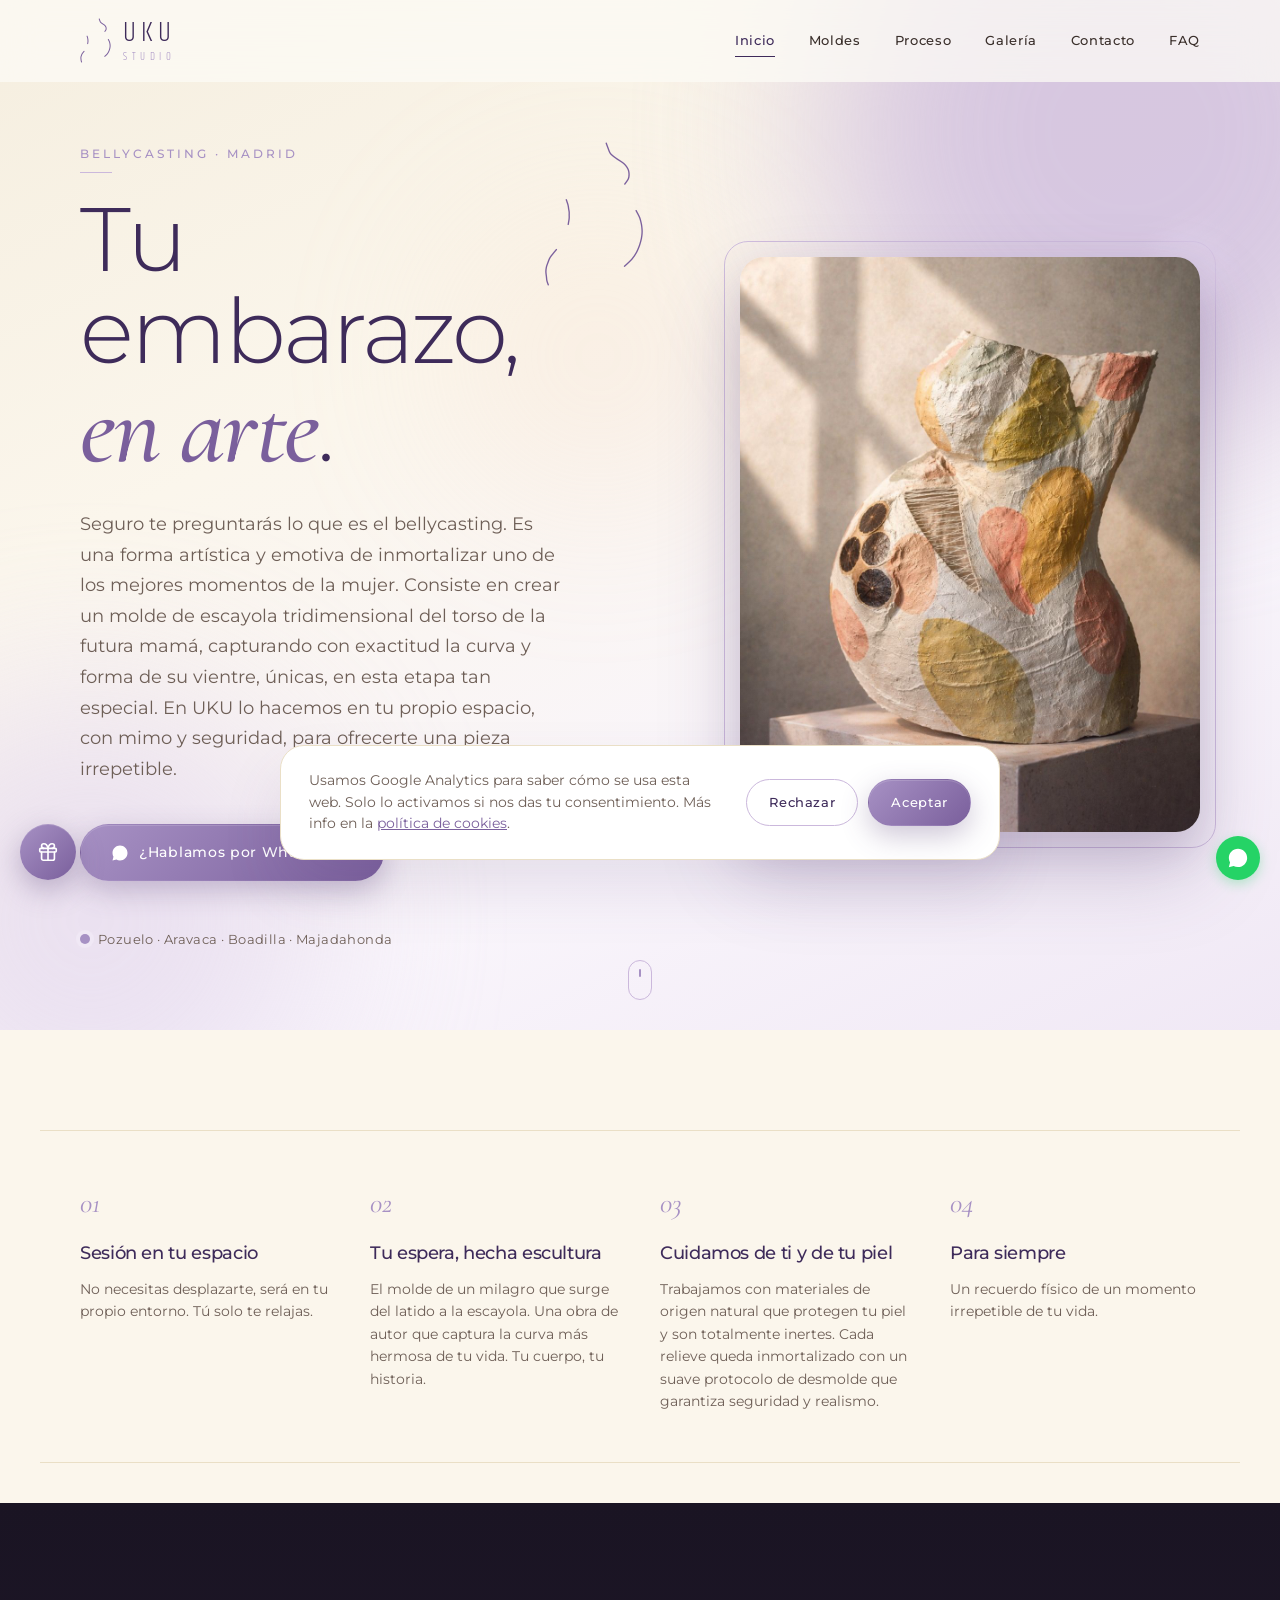
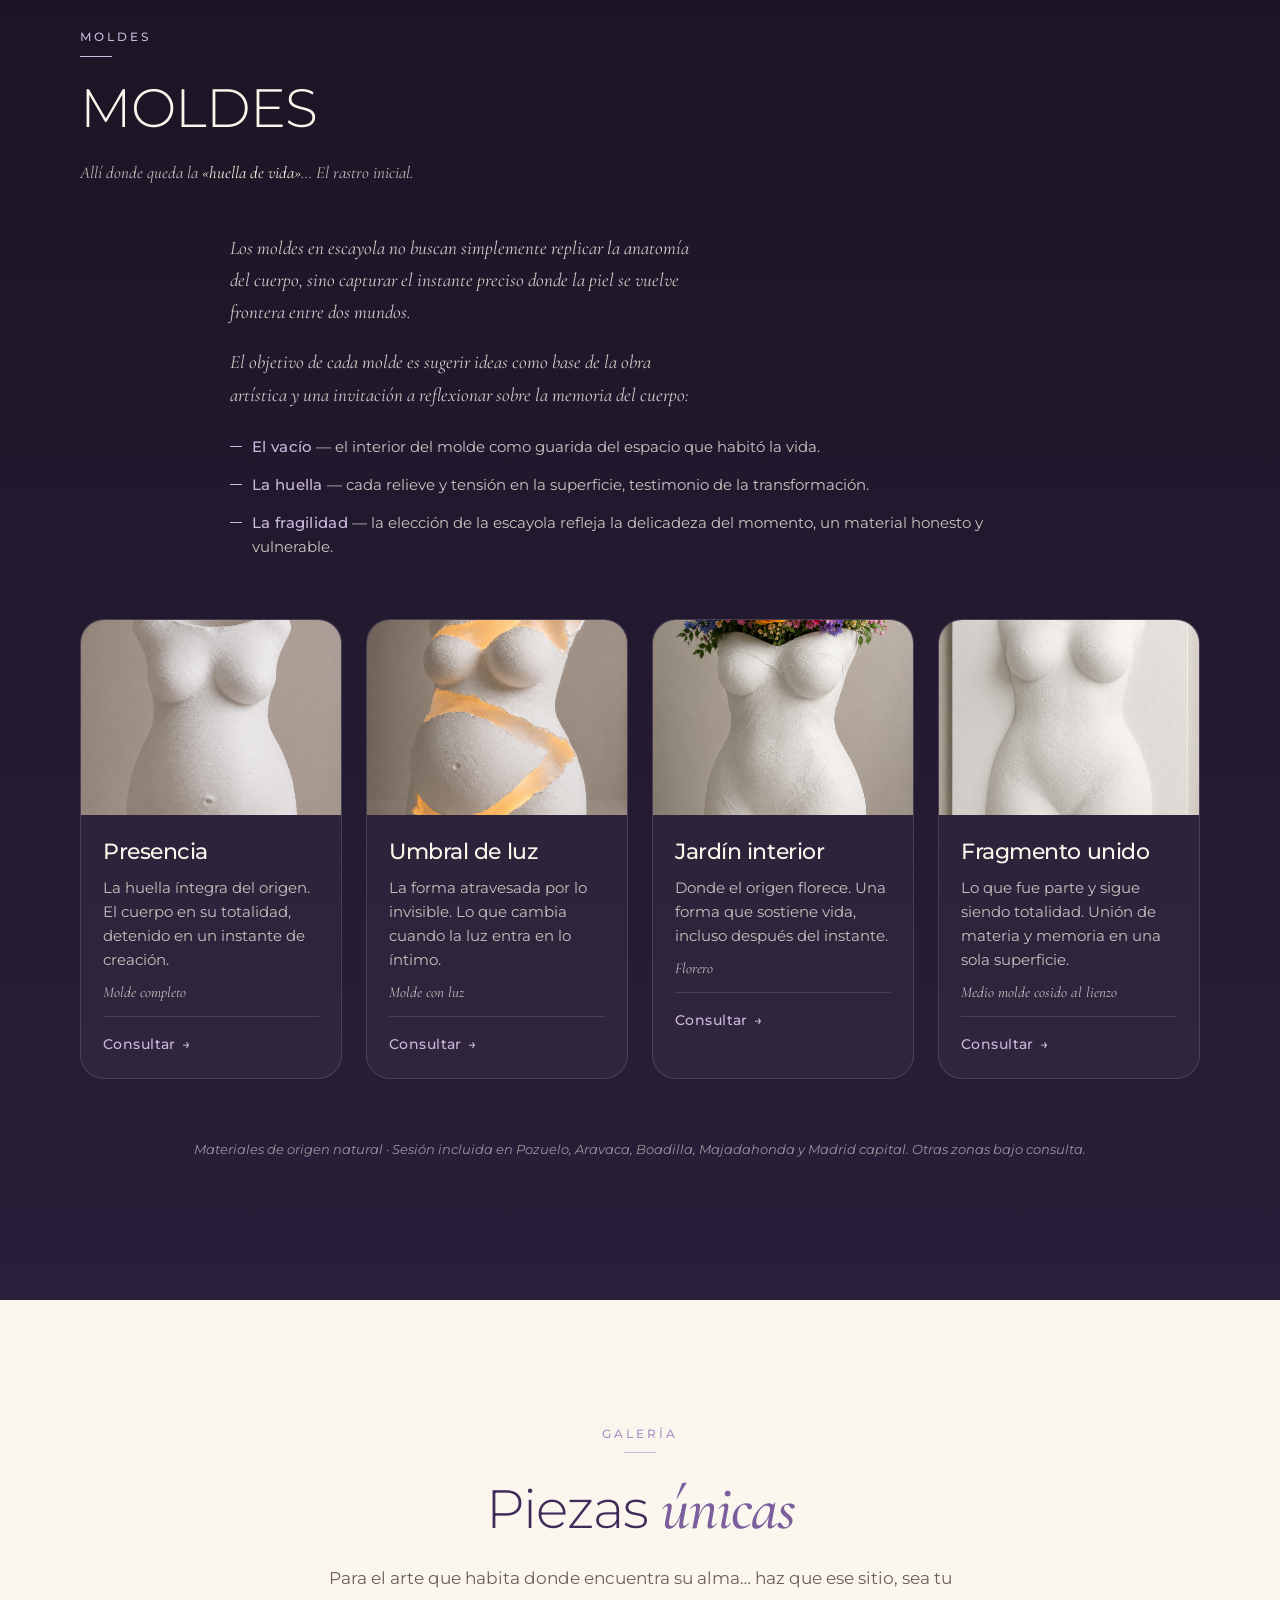
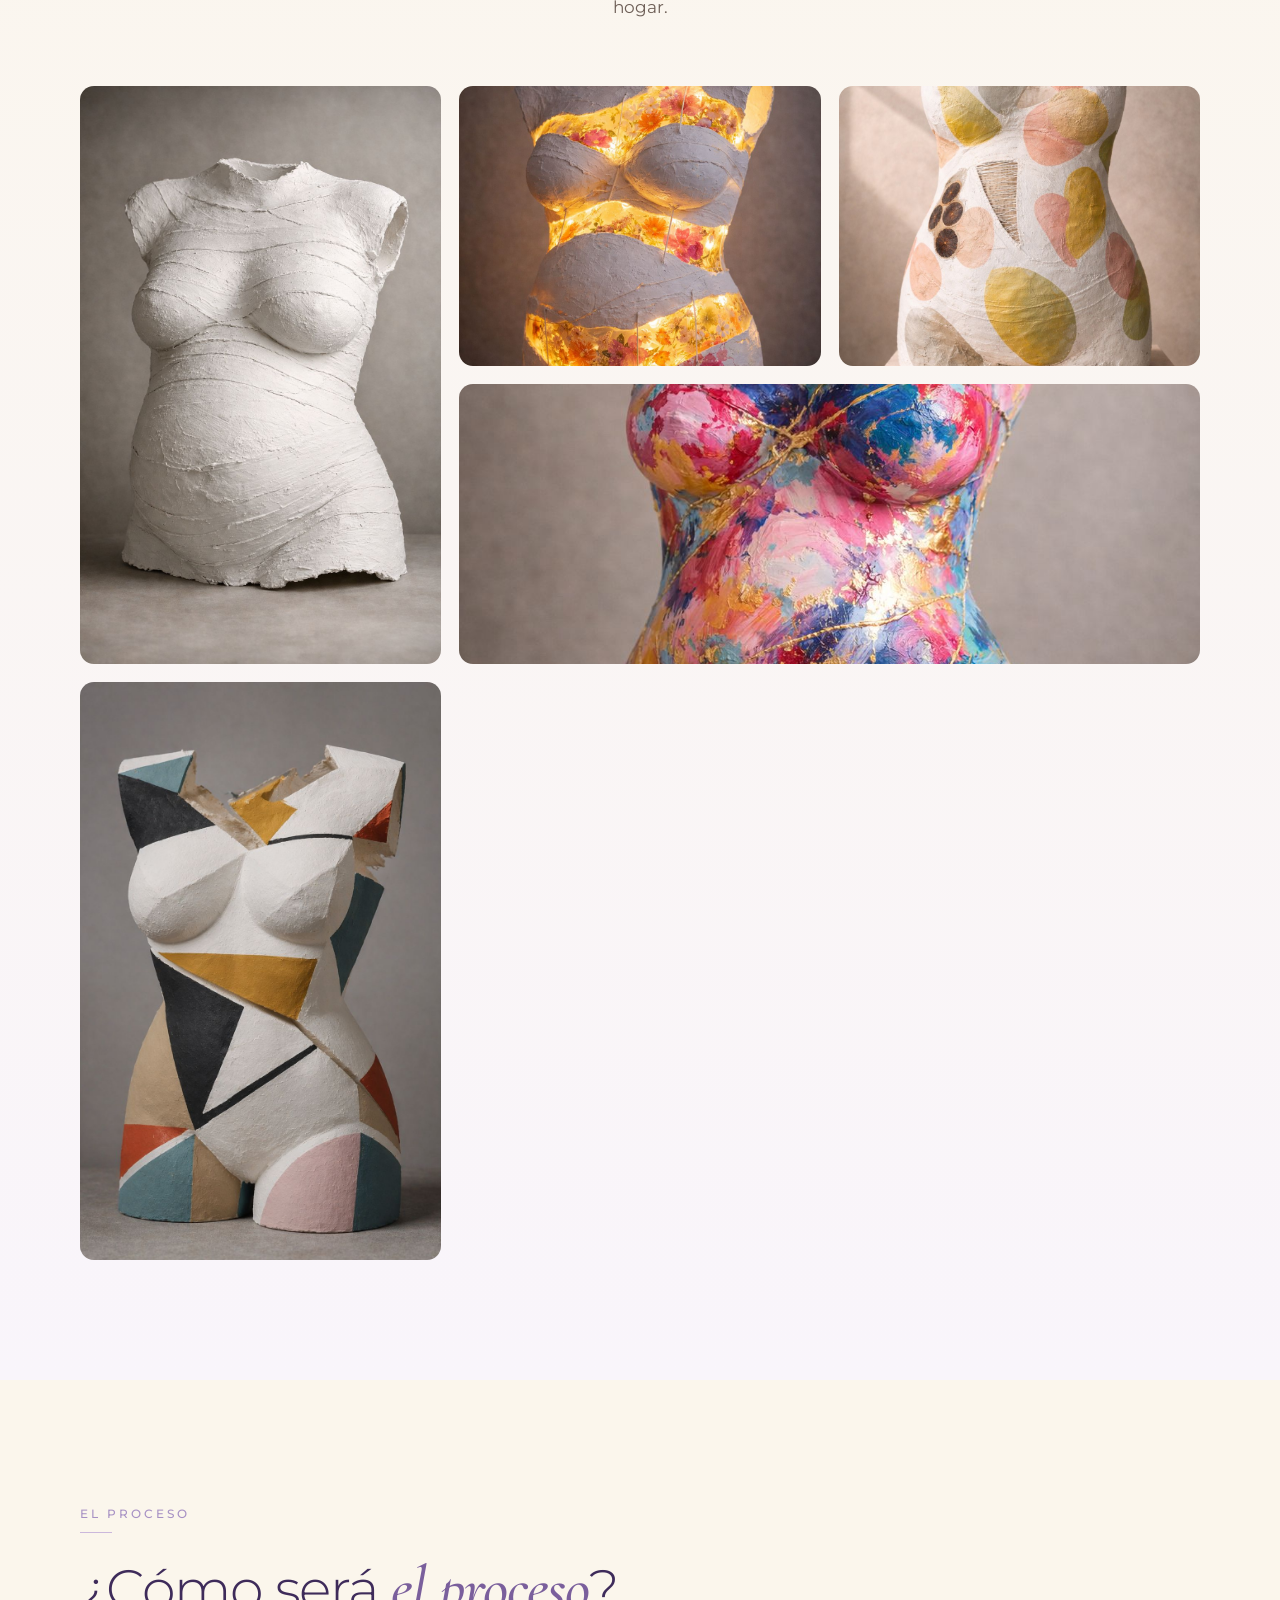
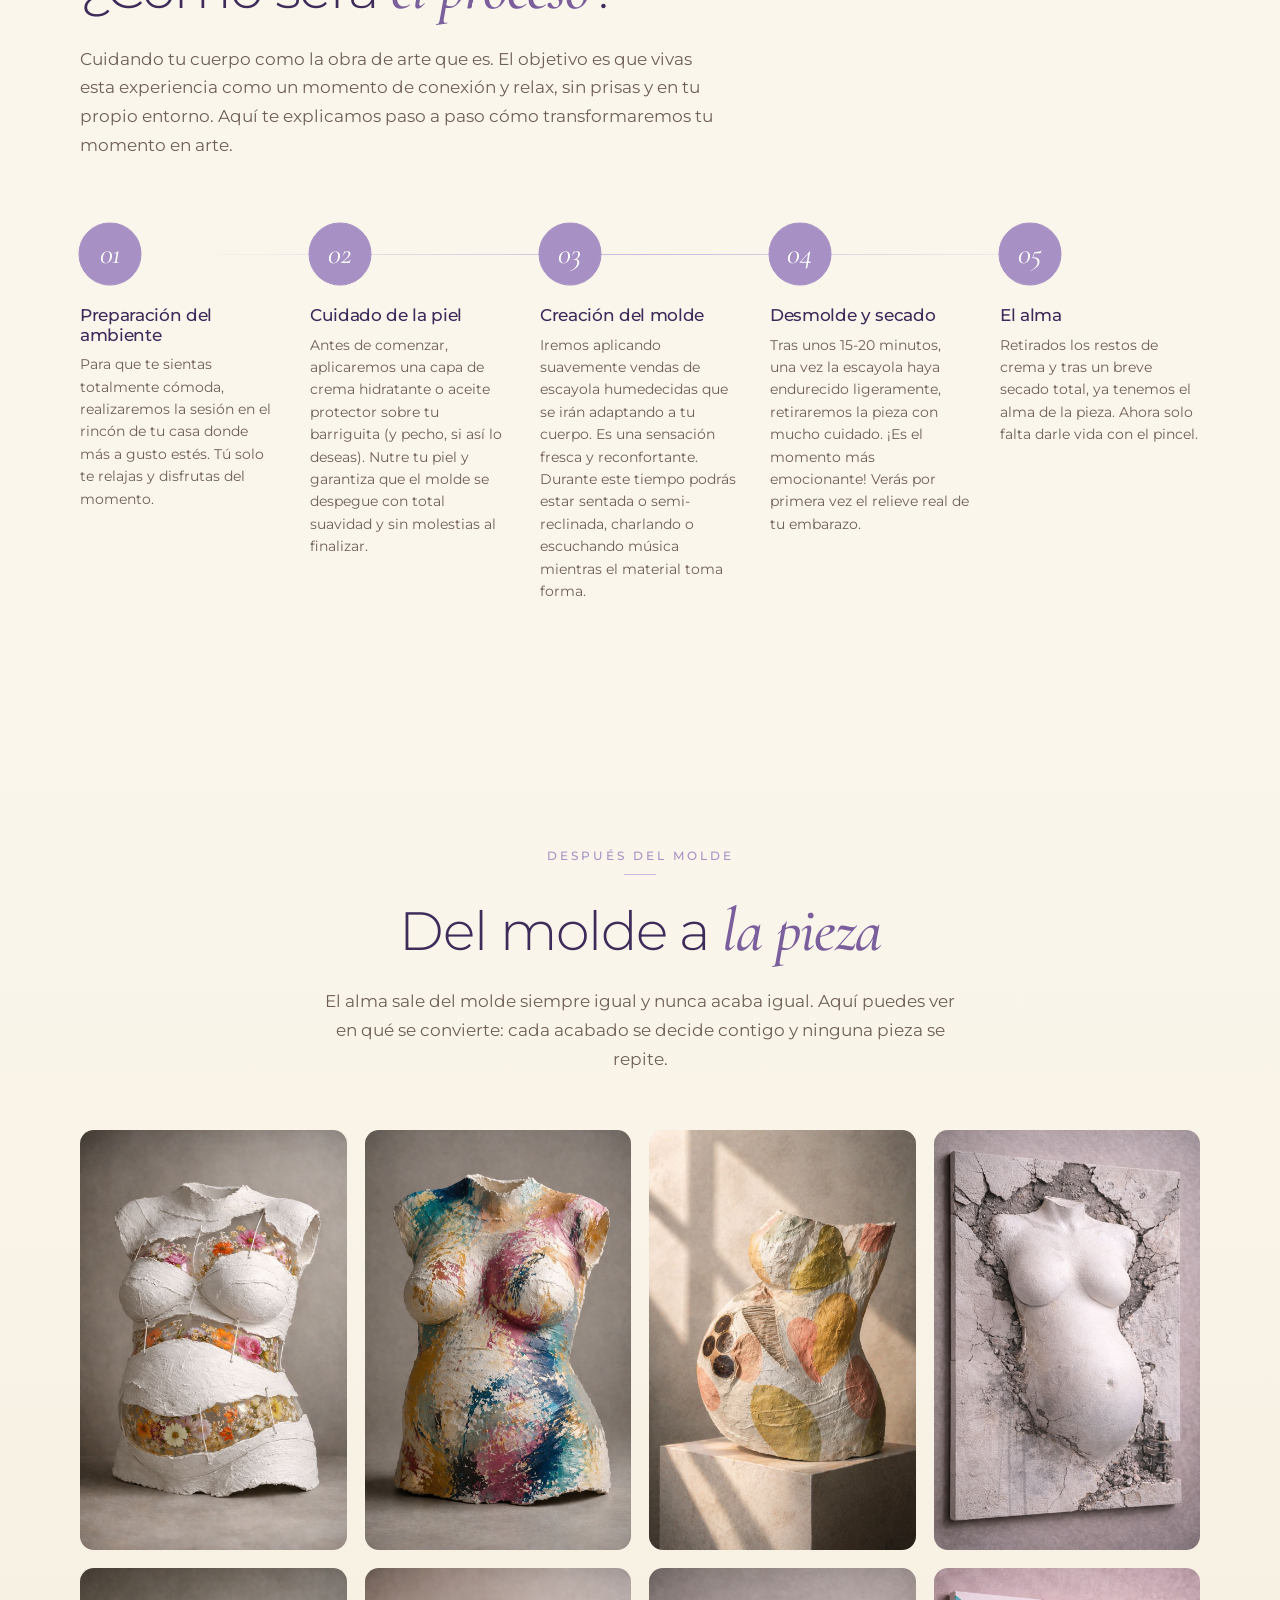
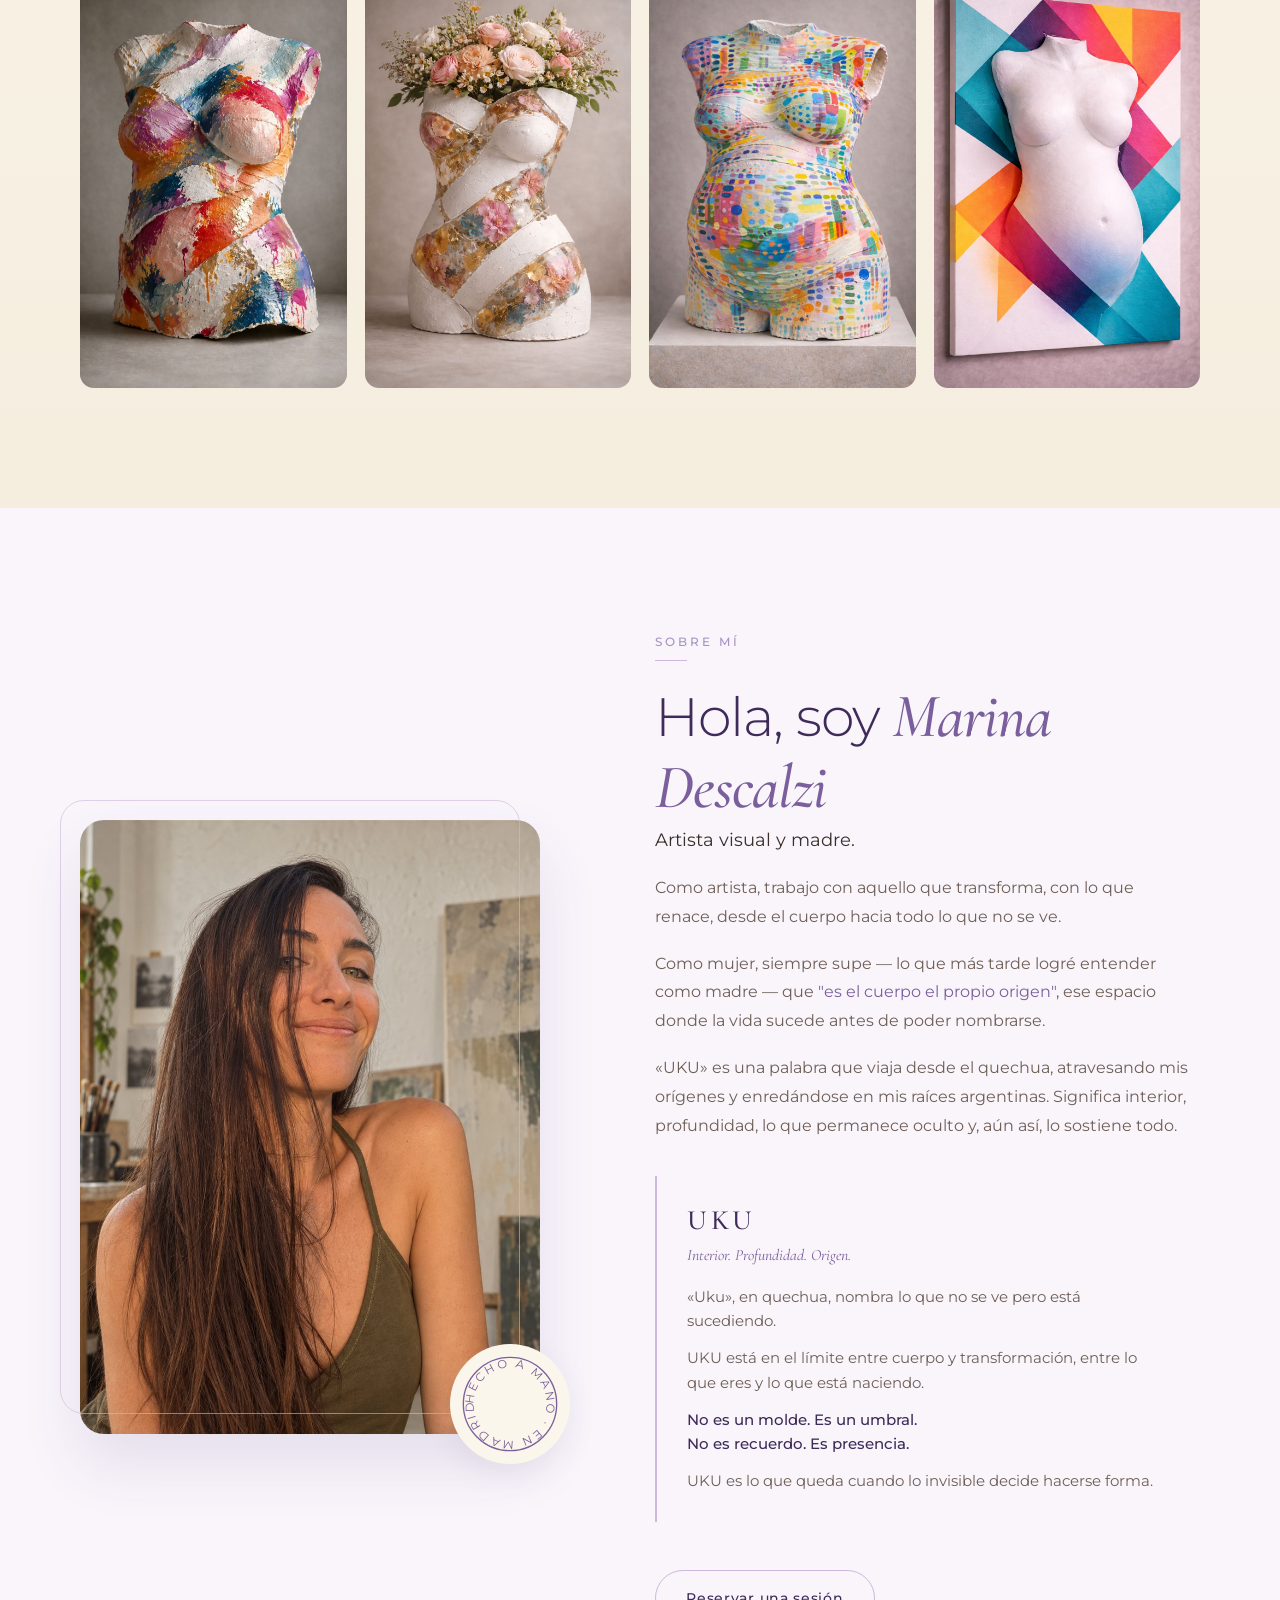
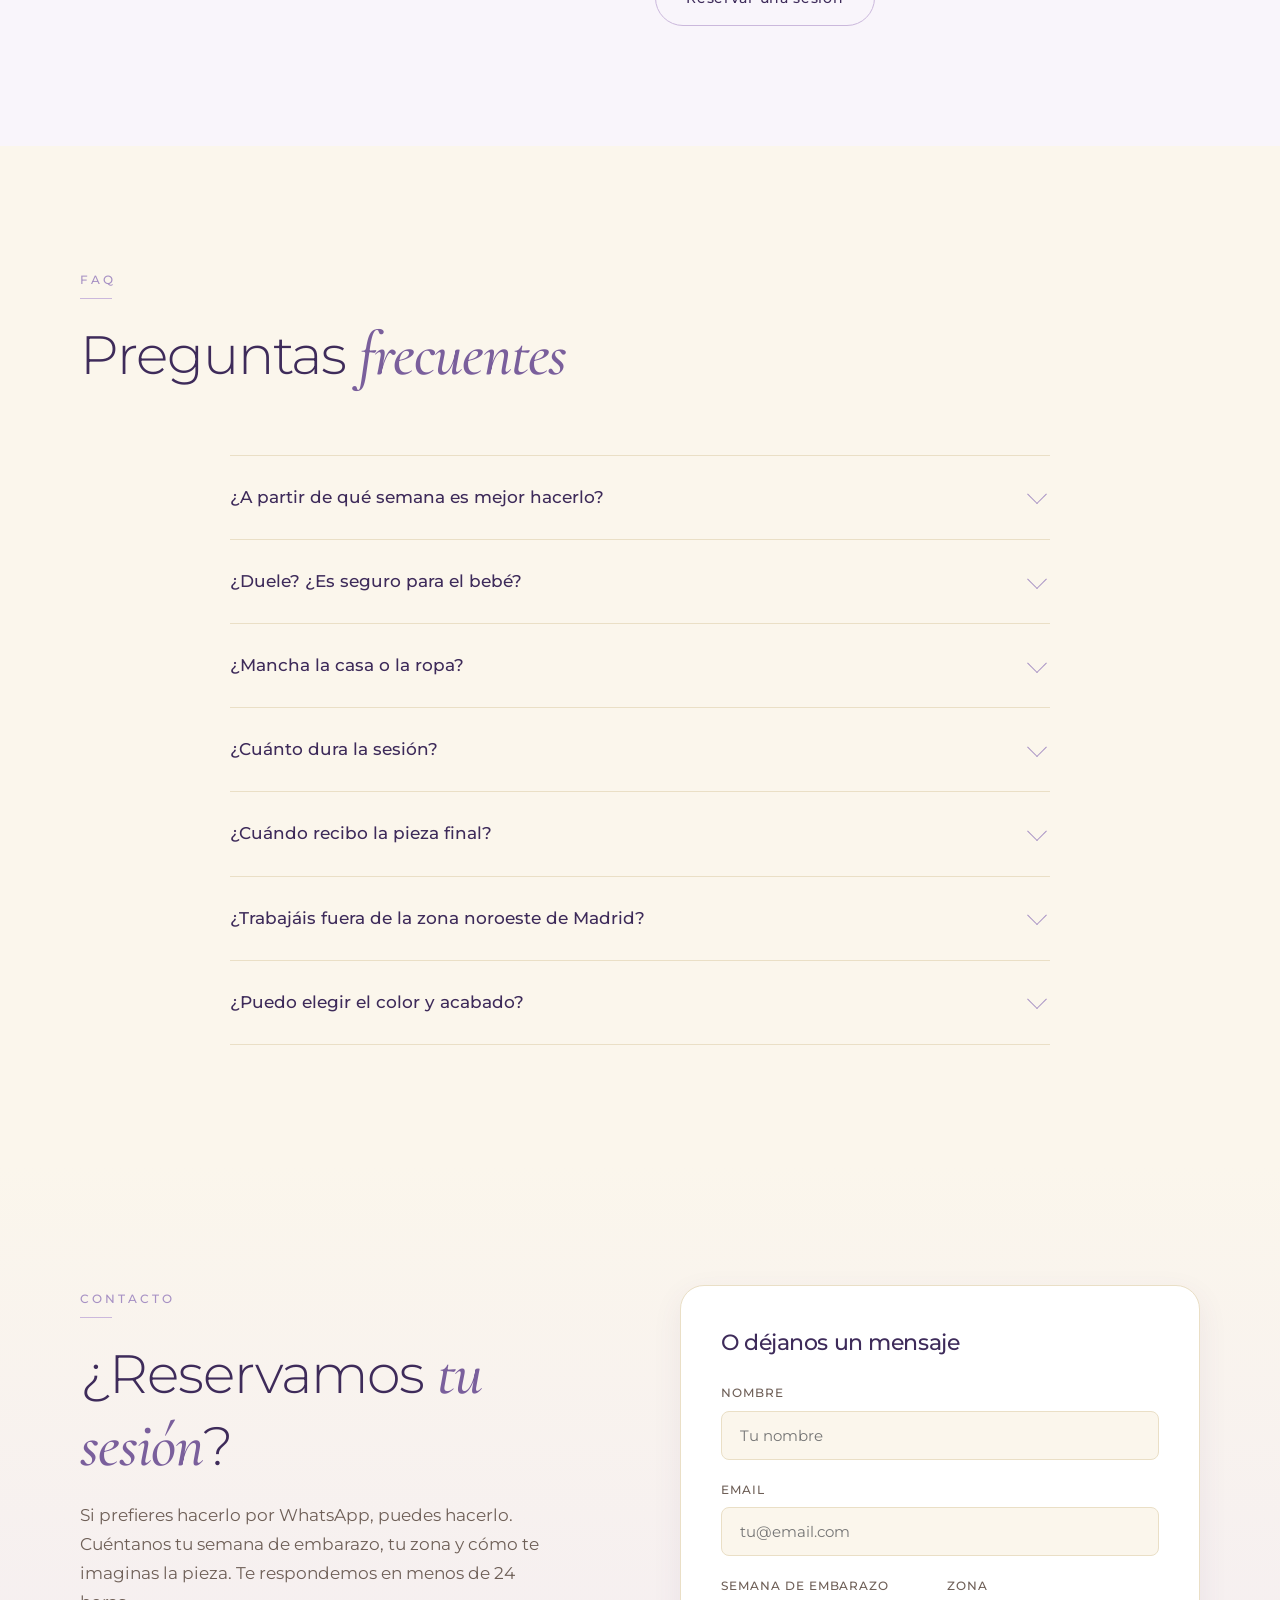
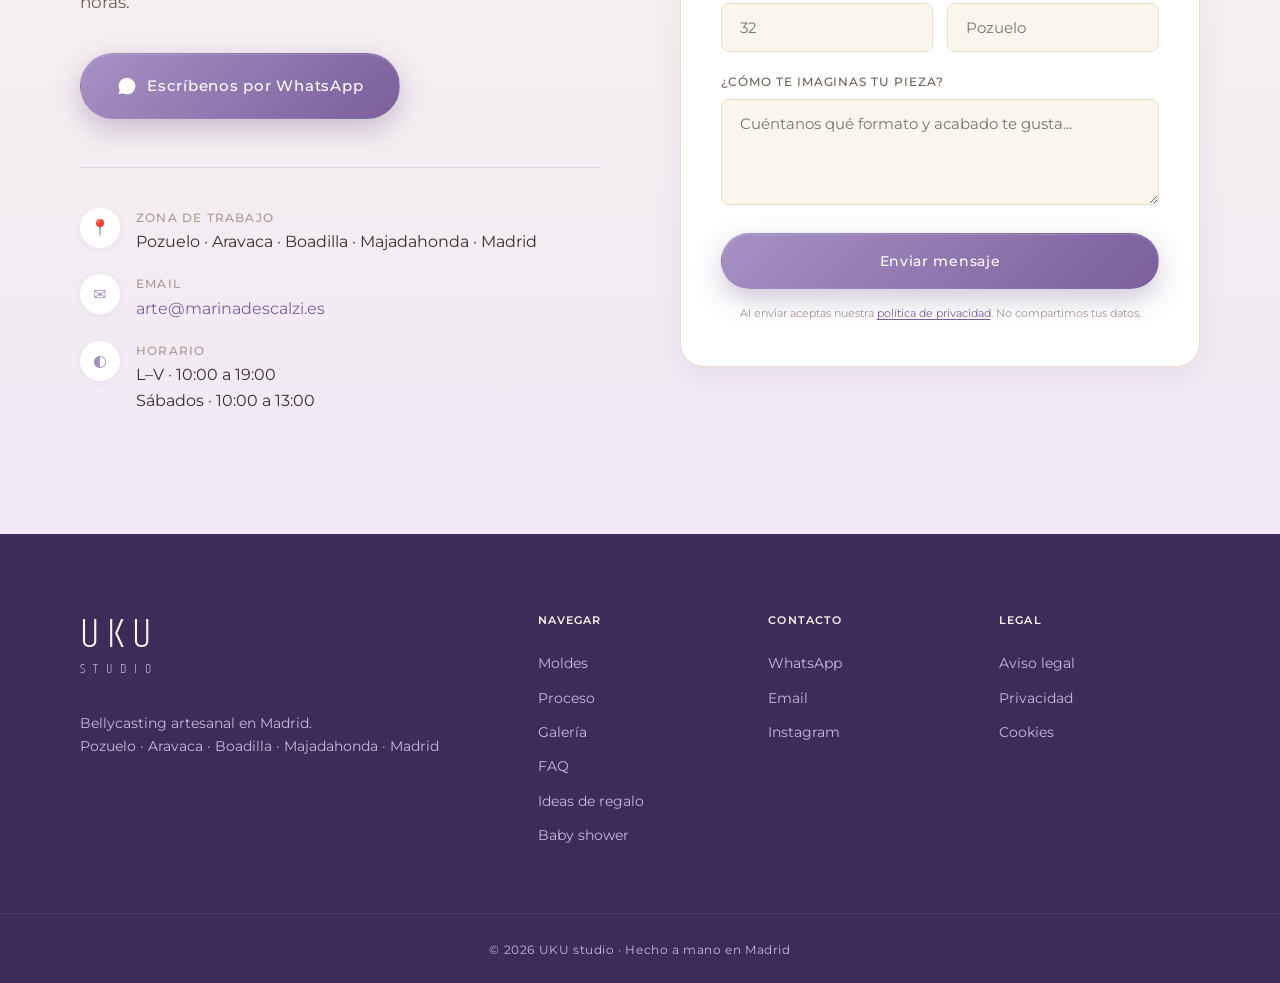
==== commit 4111259f: "Quitar cursiva a la cita del "Sobre mí" y subir el logo del hero La cita "es el cuerpo el propio ori" ====
--- a/index.html
+++ b/index.html
@@ -128,12 +128,14 @@
 
         <div class="hero__grid">
             <div class="hero__copy">
-                <span class="eyebrow">Bellycasting · Madrid</span>
                 <div class="hero__title-row">
-                    <h1 class="hero__title">
-                        Tu embarazo,<br>
-                        <em>en arte</em>.
-                    </h1>
+                    <div class="hero__title-col">
+                        <span class="eyebrow">Bellycasting · Madrid</span>
+                        <h1 class="hero__title">
+                            Tu embarazo,<br>
+                            <em>en arte</em>.
+                        </h1>
+                    </div>
                     <div class="hero__logo" aria-label="UKU studio">
                         <img src="images/logo-mark.png" alt="" width="102" height="148">
                     </div>
@@ -422,7 +424,7 @@
                     Como artista, trabajo con aquello que transforma, con lo que renace, desde el cuerpo hacia todo lo que no se ve.
                 </p>
                 <p>
-                    Como mujer, siempre supe — lo que más tarde logré entender como madre — que <em>"es el cuerpo el propio origen"</em>, ese espacio donde la vida sucede antes de poder nombrarse.
+                    Como mujer, siempre supe — lo que más tarde logré entender como madre — que <span class="about__quote">"es el cuerpo el propio origen"</span>, ese espacio donde la vida sucede antes de poder nombrarse.
                 </p>
                 <p>
                     «UKU» es una palabra que viaja desde el quechua, atravesando mis orígenes y enredándose en mis raíces argentinas. Significa interior, profundidad, lo que permanece oculto y, aún así, lo sostiene todo.
--- a/styles.css
+++ b/styles.css
@@ -951,6 +951,9 @@
     margin-bottom: 18px;
     line-height: 1.8;
     max-width: none;
+}
+.about__copy p .about__quote {
+    color: var(--lavender-700);
 }
 .about__copy p em {
     font-family: var(--font-serif);
@@ -1420,20 +1423,20 @@
 /* ============ HERO LOGO PLACEHOLDER ============ */
 .hero__title-row {
     display: flex;
-    align-items: center;
+    align-items: flex-start;
     gap: 24px;
     margin-bottom: 28px;
 }
+.hero__title-col { flex: 1; }
 .hero__title-row .hero__title {
     margin-bottom: 0;
-    flex: 1;
 }
 .hero__logo {
     width: 102px;
     height: 148px;
     flex-shrink: 0;
     display: flex;
-    align-items: center;
+    align-items: flex-start;
     justify-content: center;
 }
 .hero__logo img {
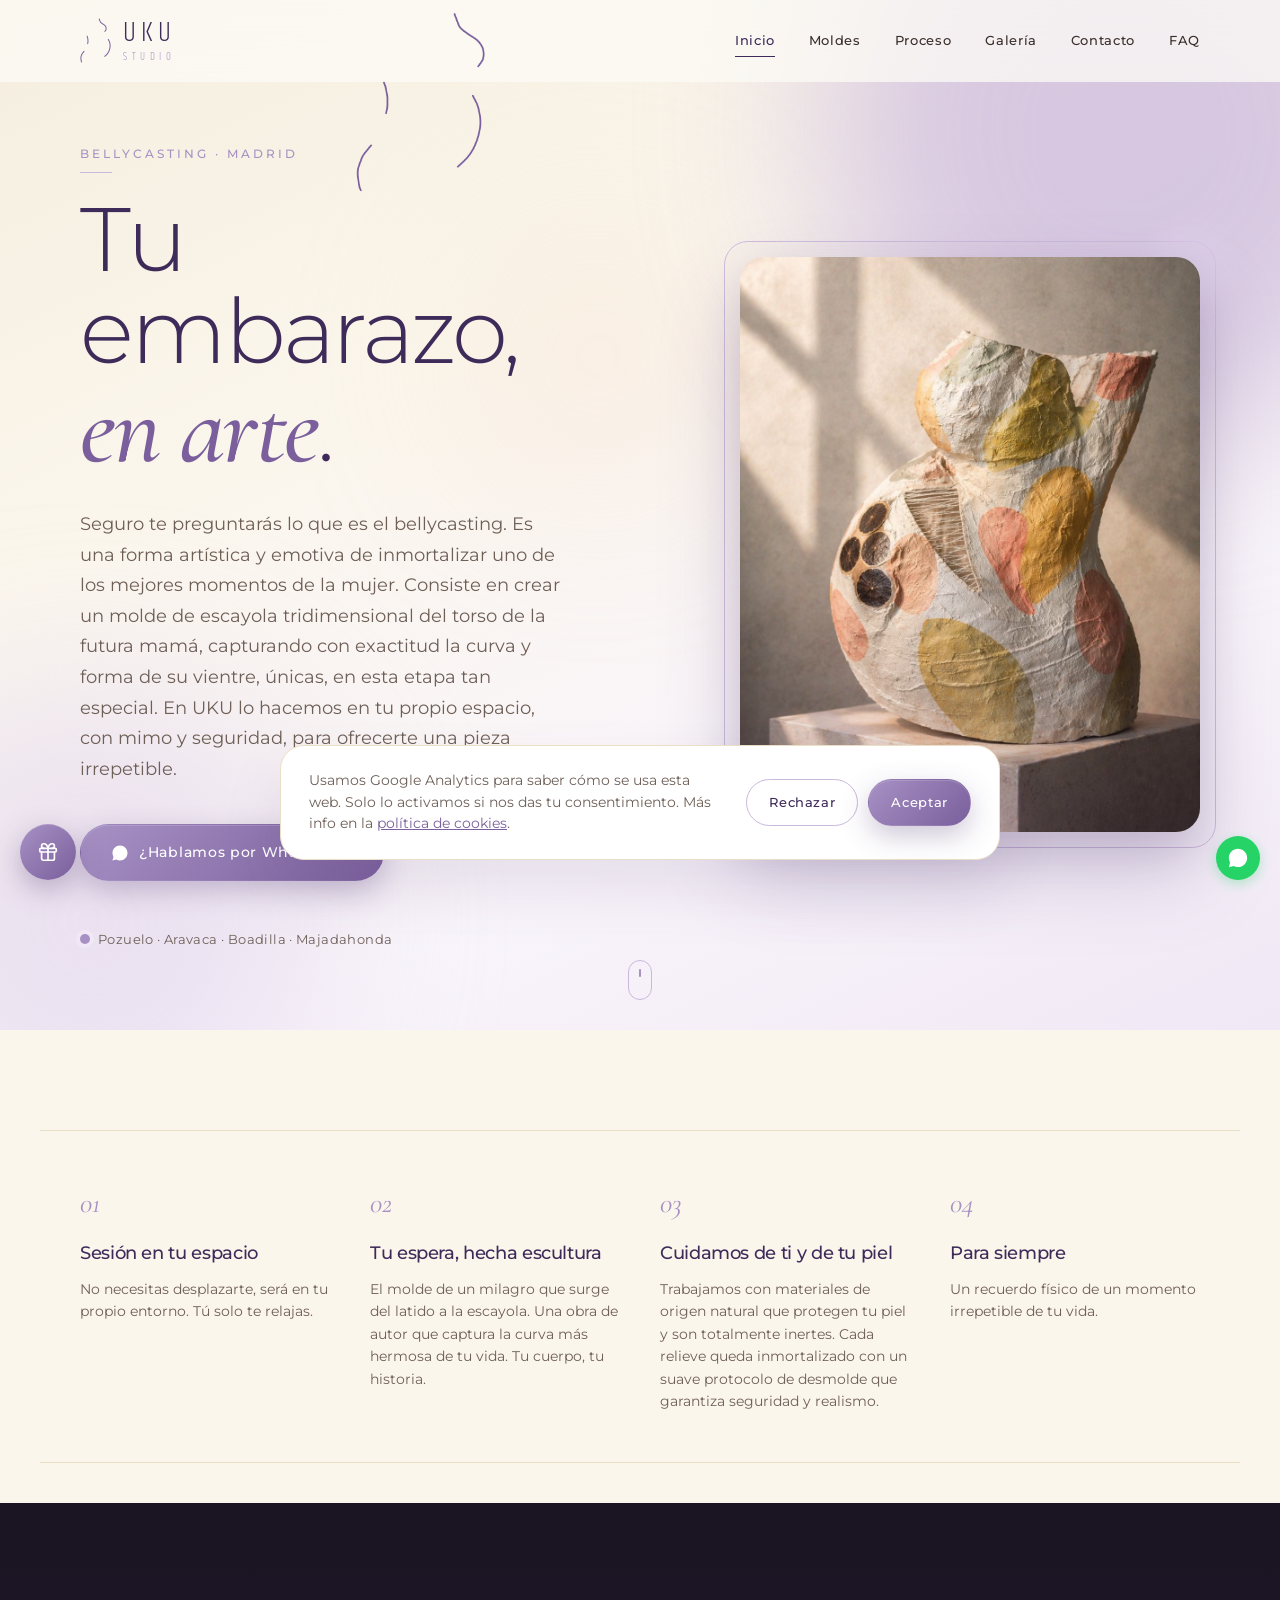
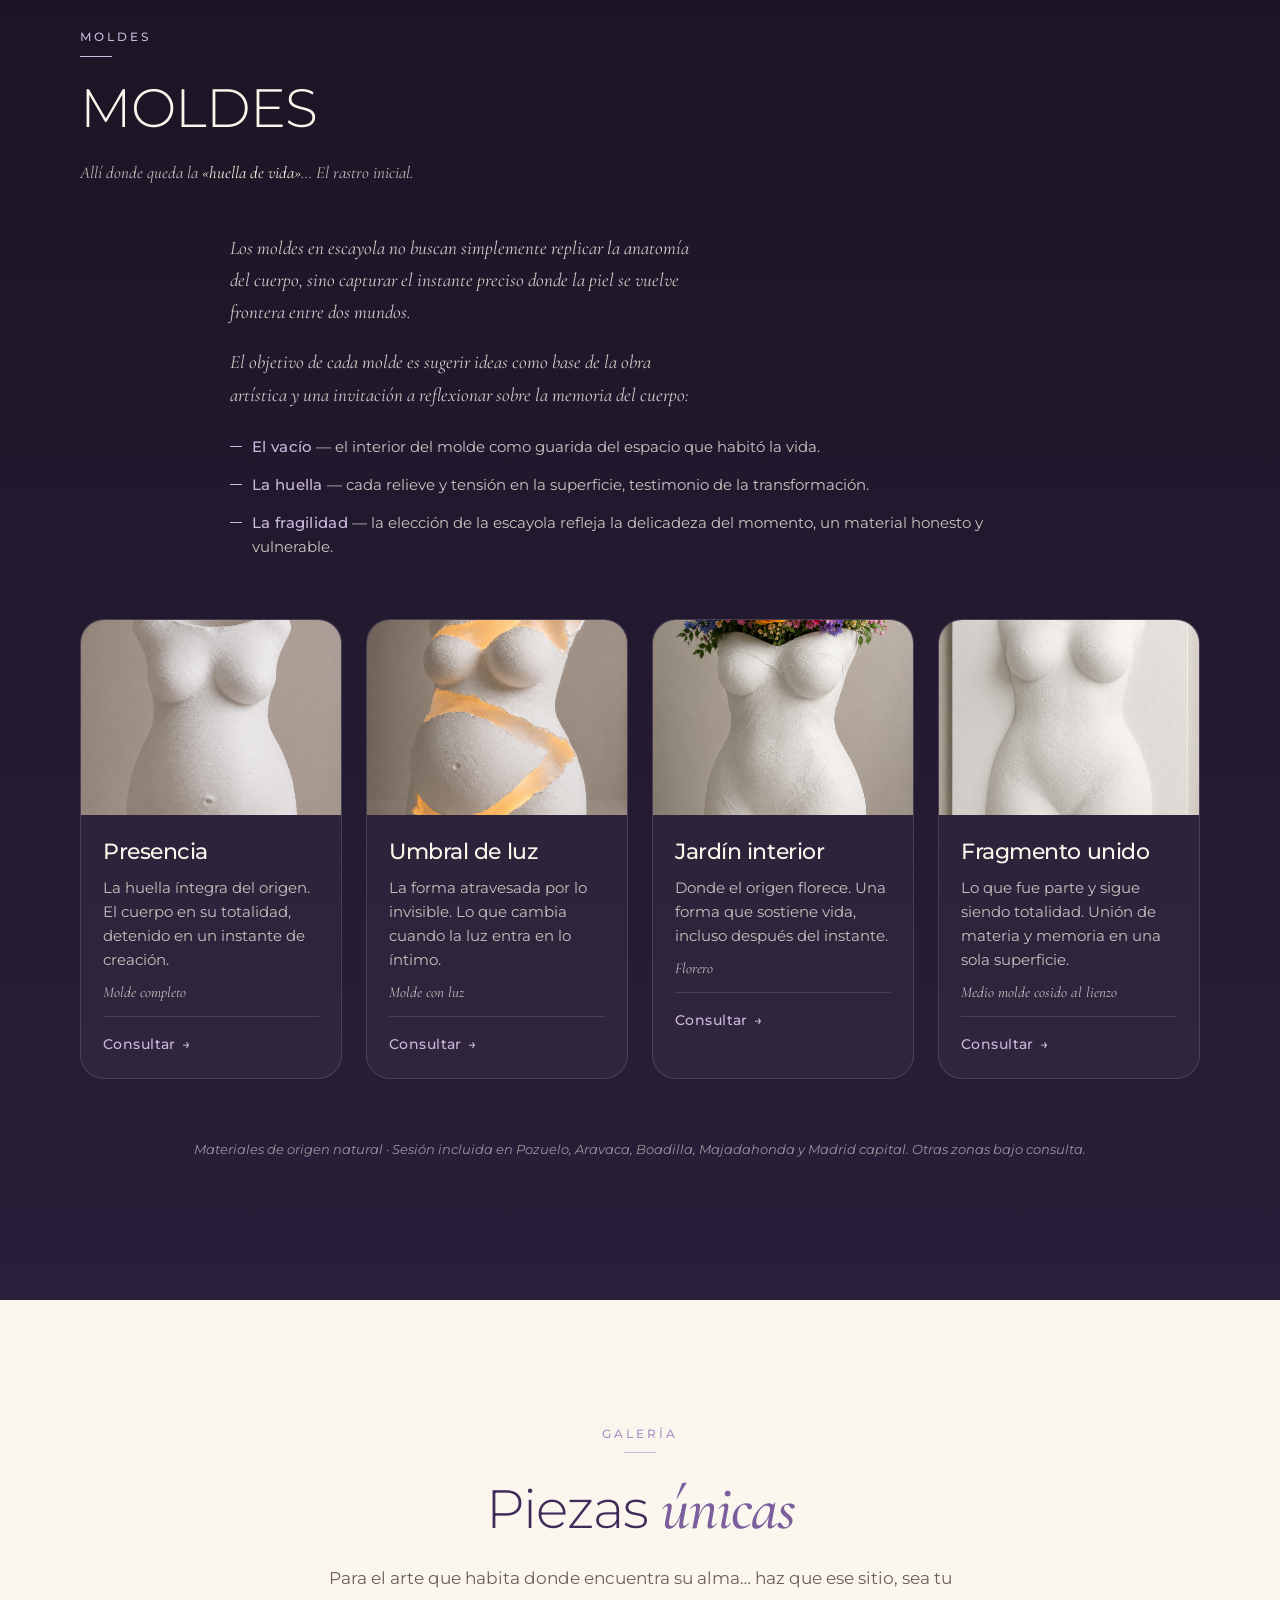
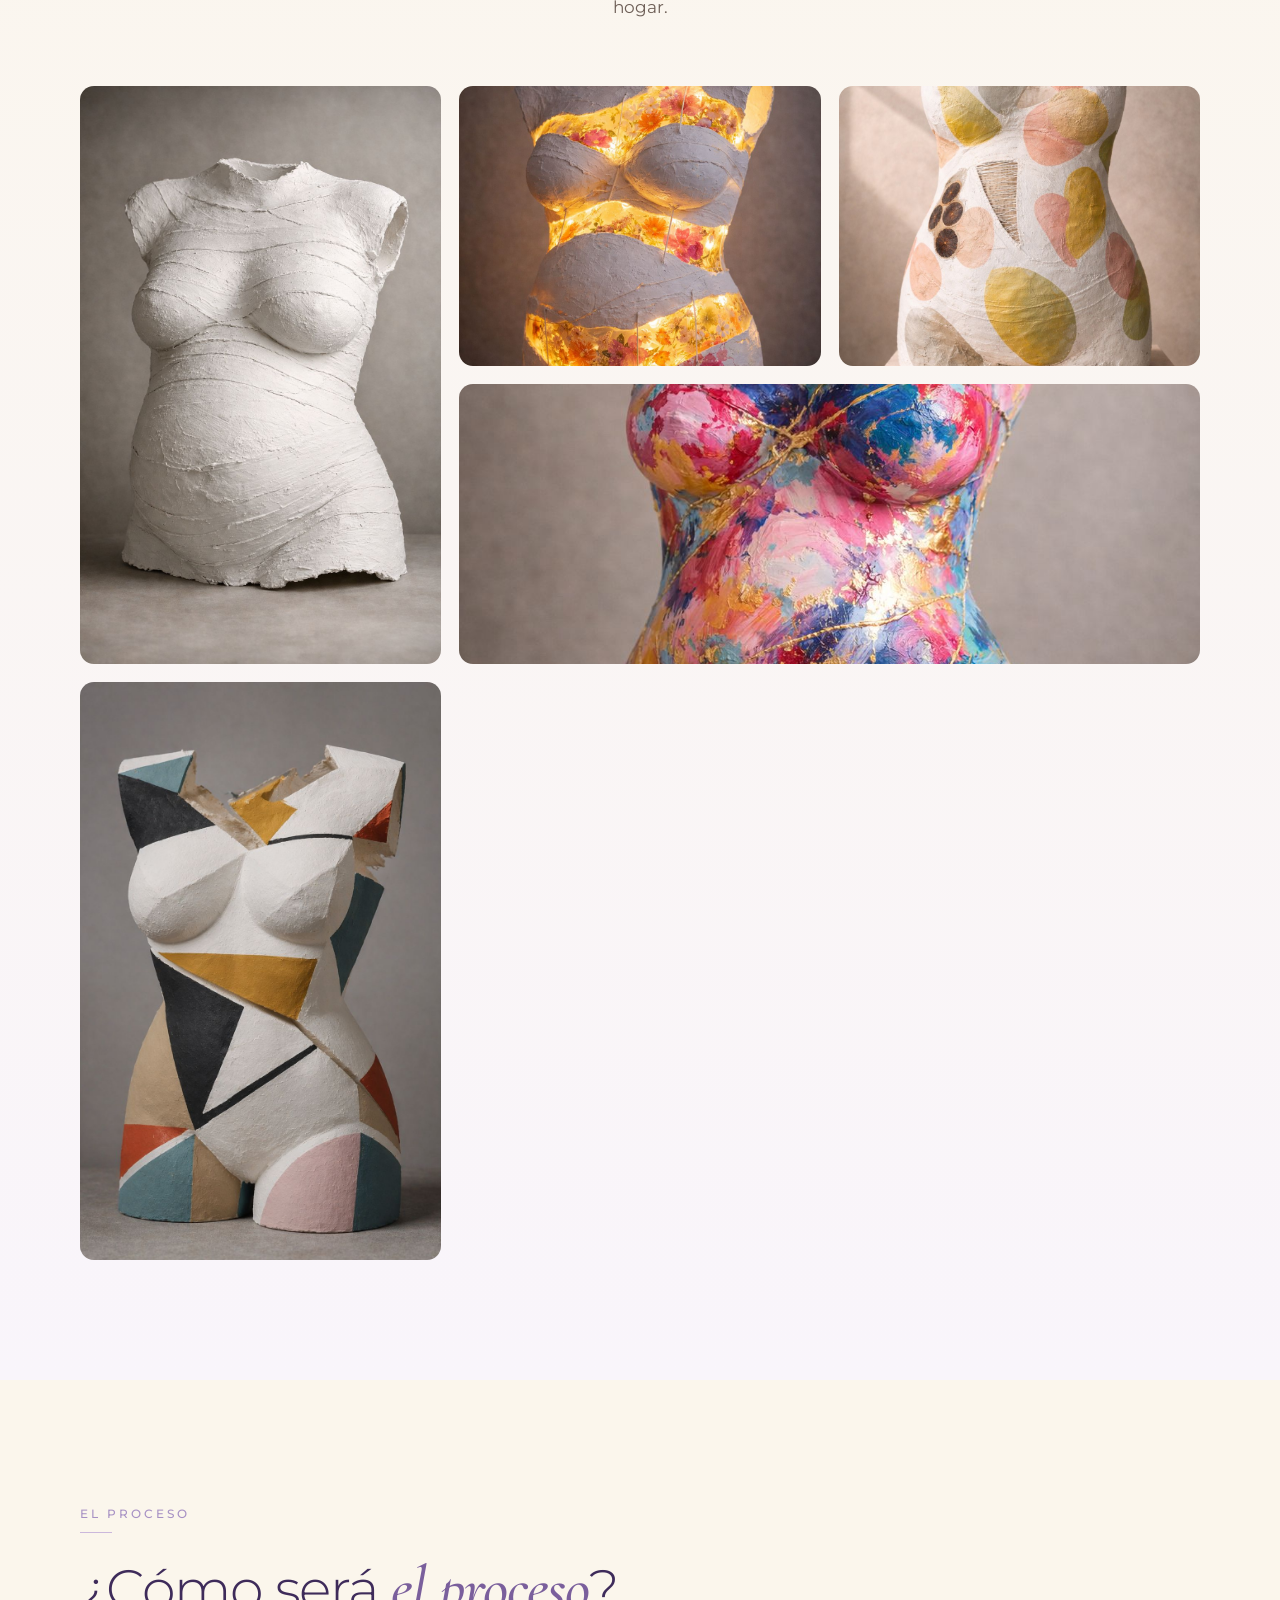
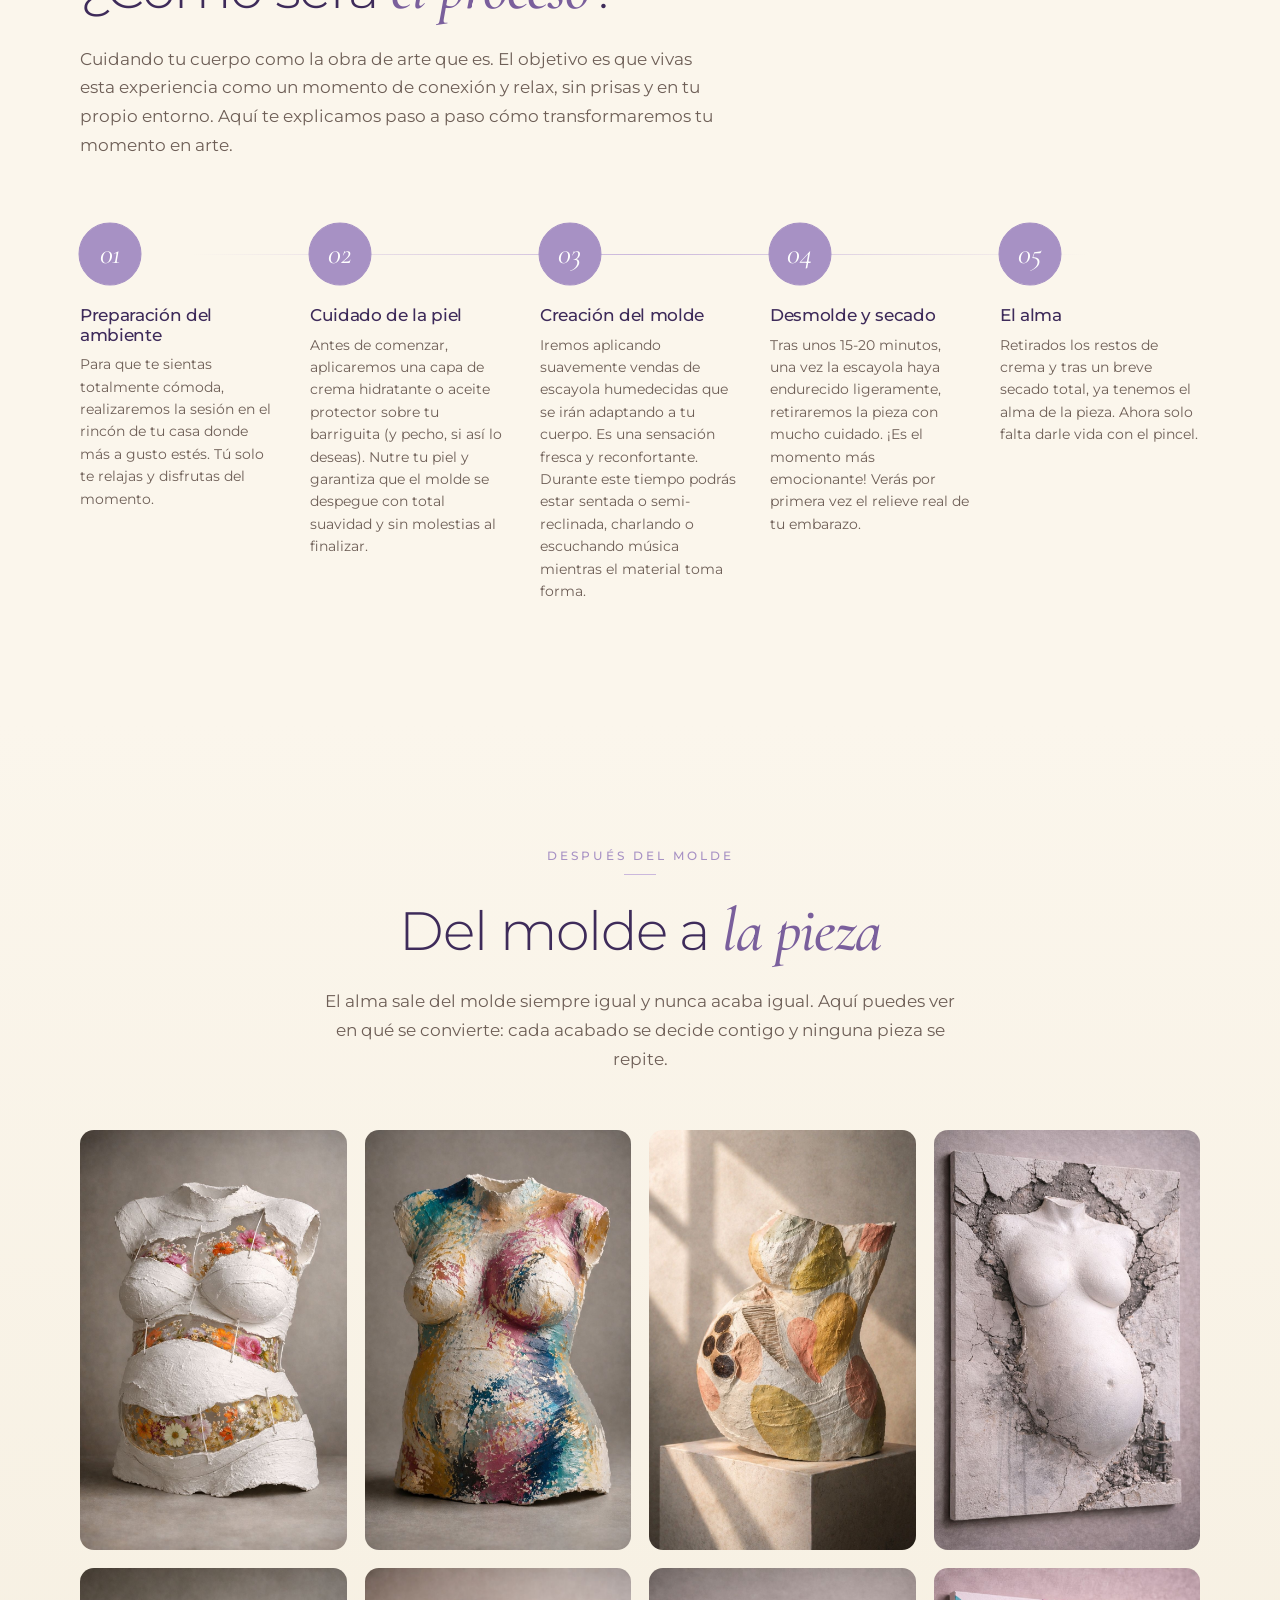
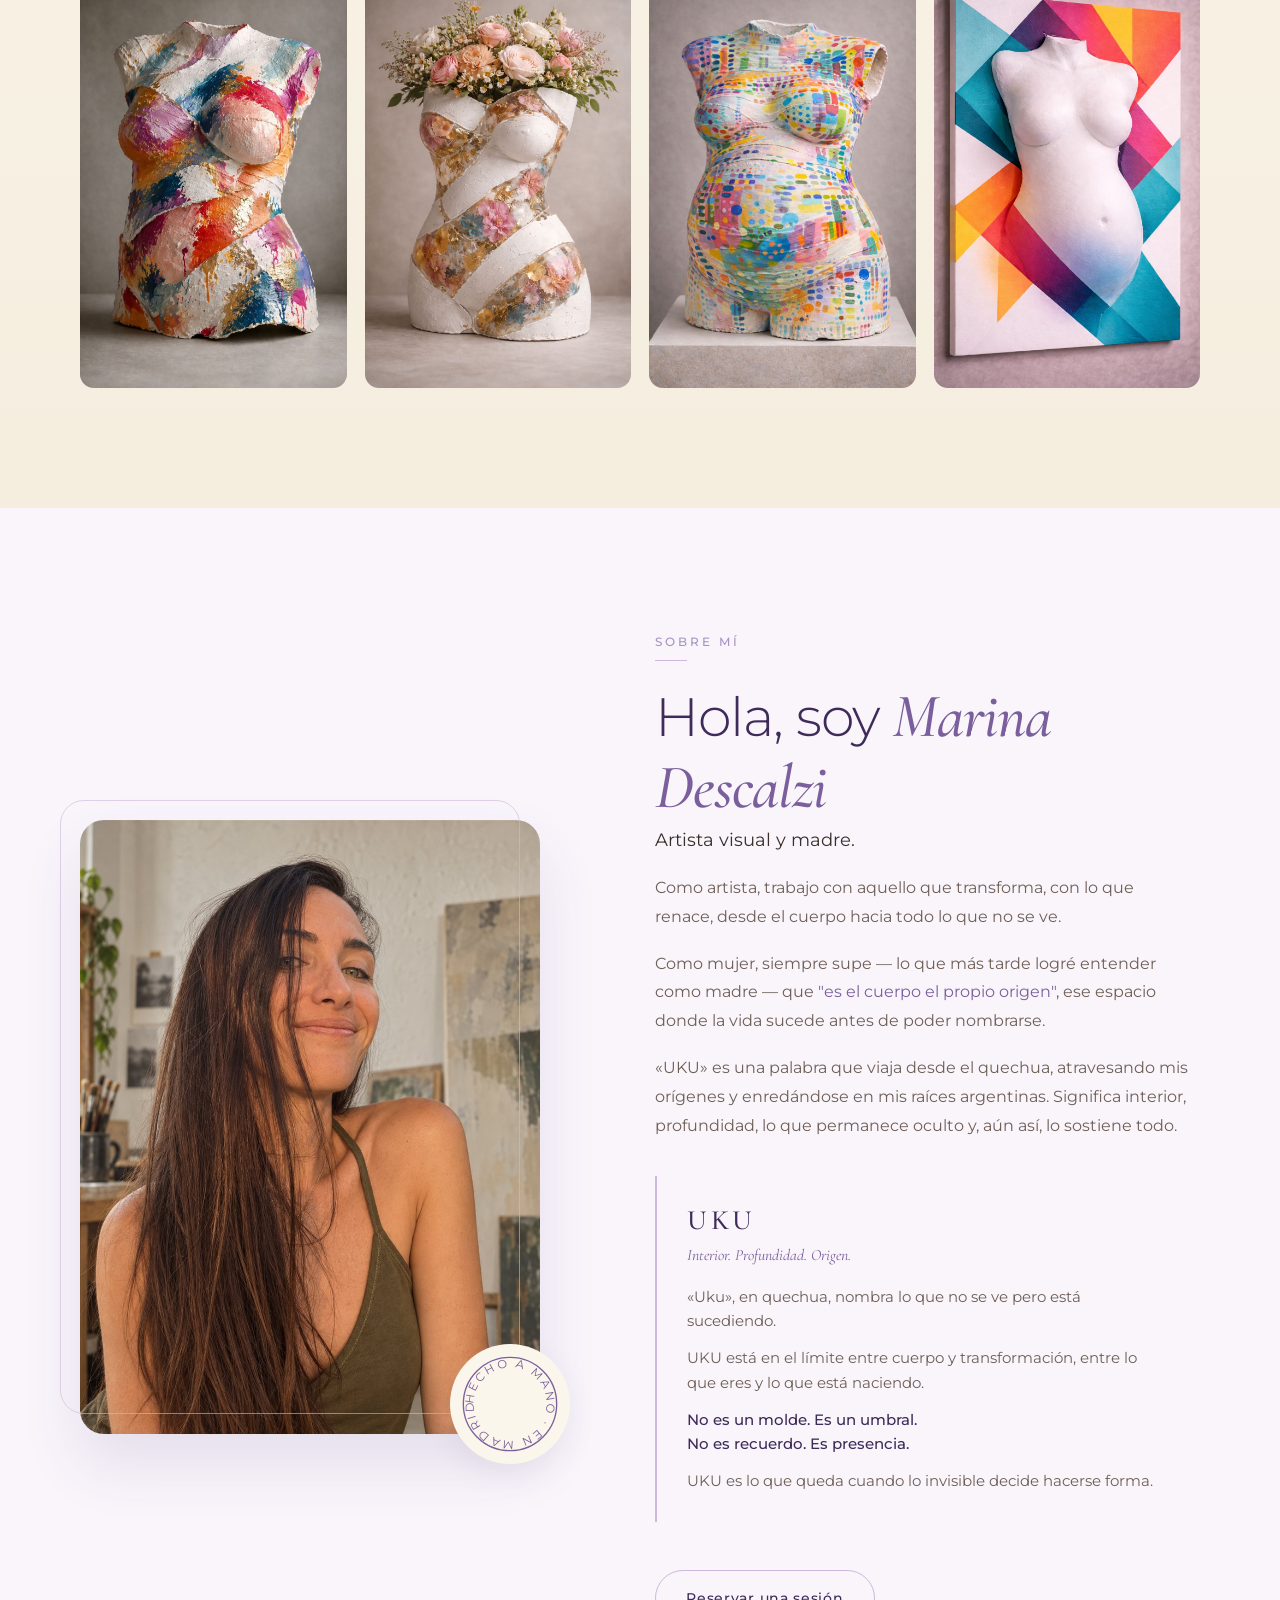
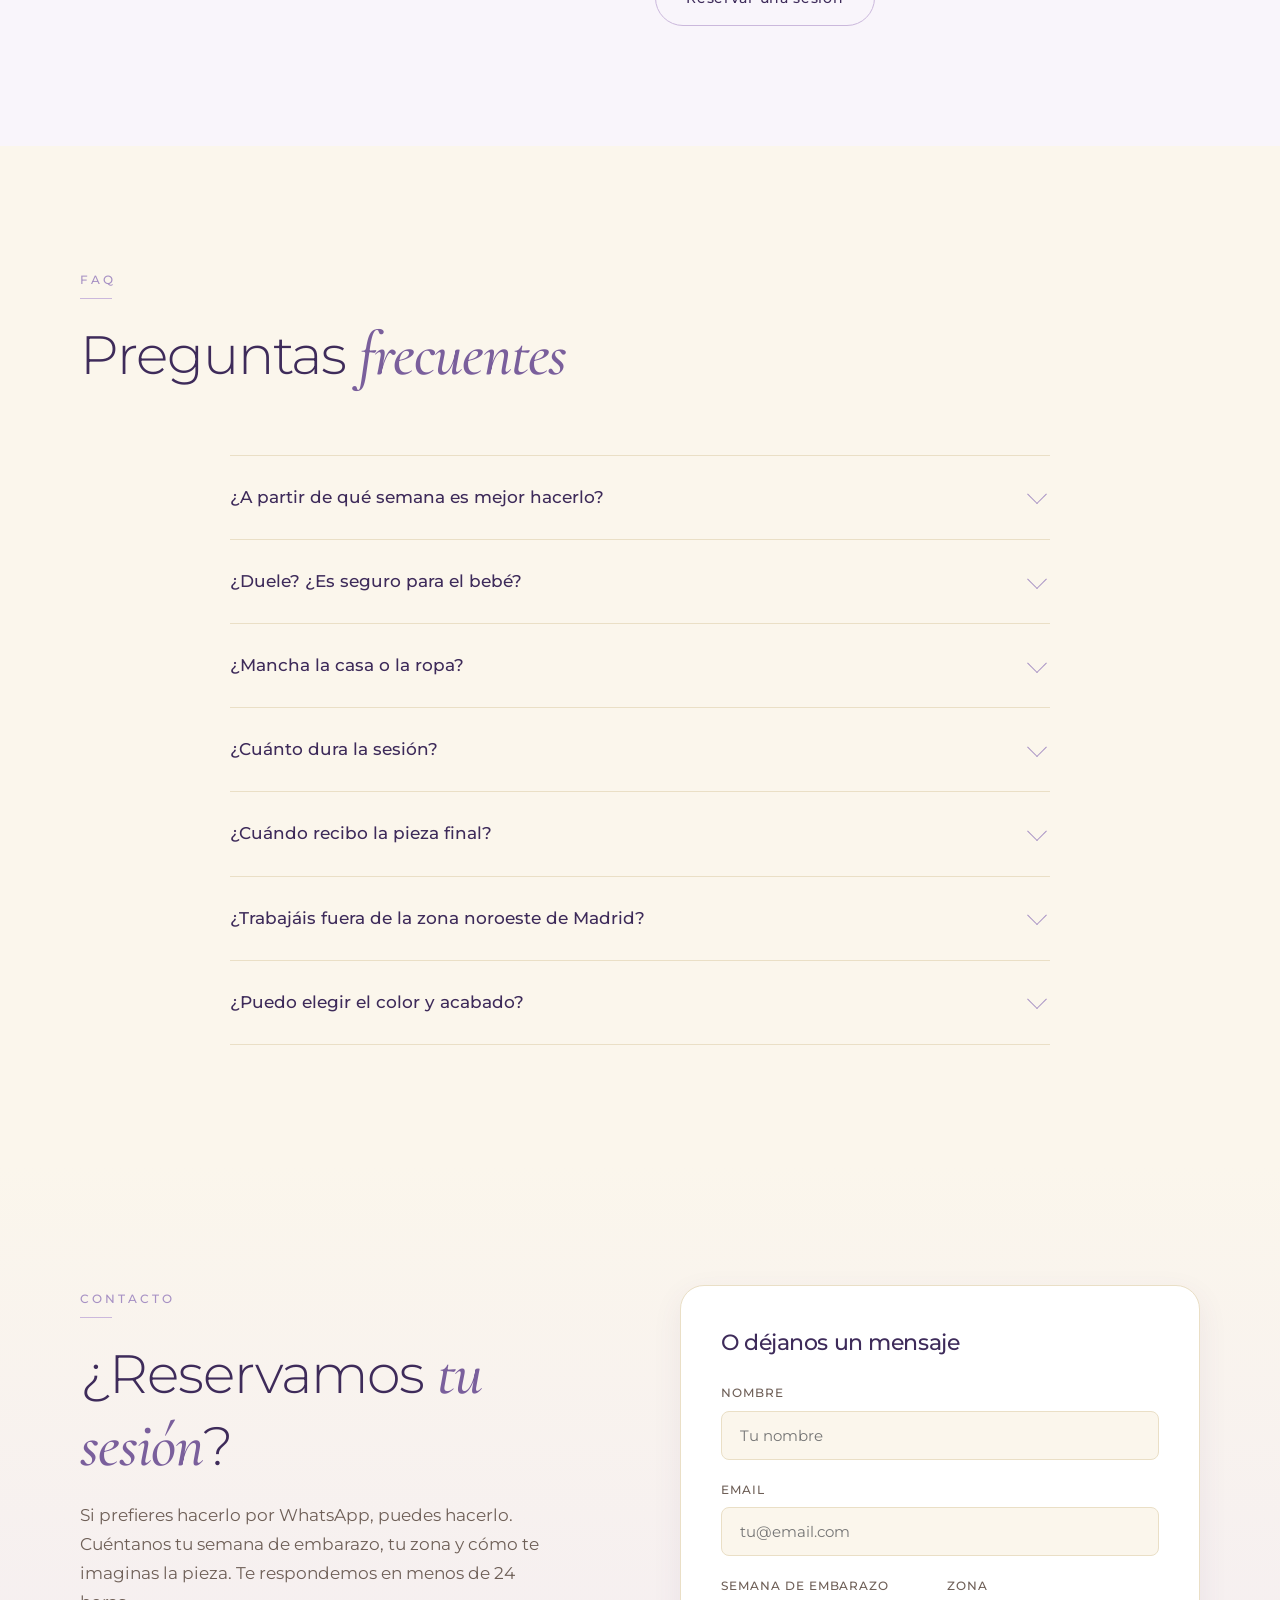
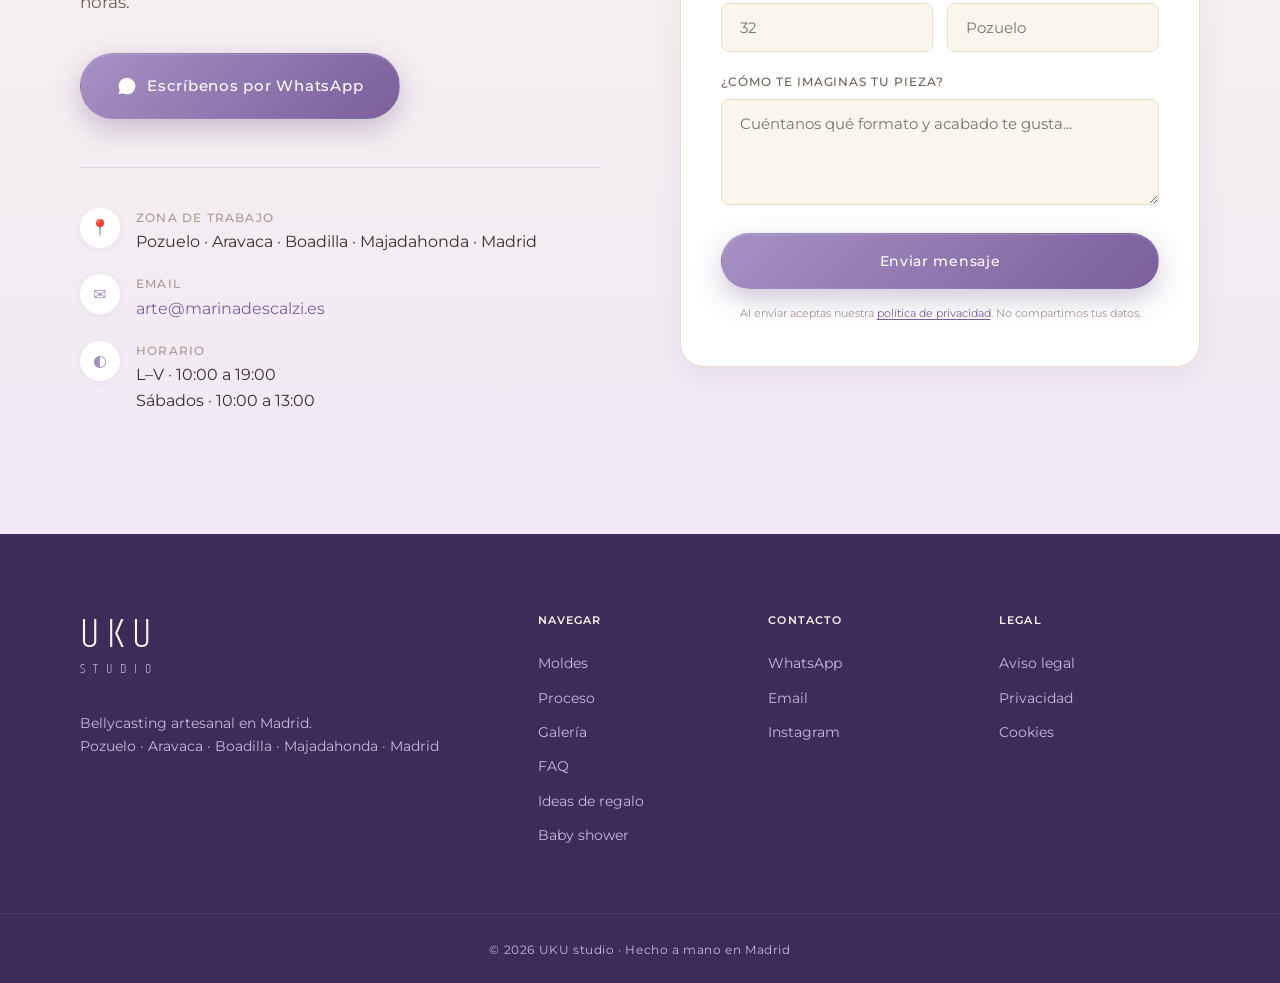
==== commit 61e48d19: "Añadir trazo fijo de la silueta en la barra de navegación El trazo superior (pechos) de la silueta d" ====
--- a/index.html
+++ b/index.html
@@ -119,6 +119,10 @@
         </div>
     </header>
 
+    <div class="nav__silhouette" id="navSilhouette" aria-hidden="true">
+        <img src="images/logo-mark.png" alt="">
+    </div>
+
     <!-- ============ HERO ============ -->
     <section class="hero" id="inicio">
         <div class="hero__bg" aria-hidden="true">
--- a/styles.css
+++ b/styles.css
@@ -1432,20 +1432,48 @@
     margin-bottom: 0;
 }
 .hero__logo {
-    width: 102px;
-    height: 148px;
+    position: relative;
+    width: 130px;
+    height: 130px;
+    overflow: hidden;
     flex-shrink: 0;
-    display: flex;
-    align-items: flex-start;
-    justify-content: center;
+    transform: translate(-5cm, -2cm);
 }
 .hero__logo img {
-    width: 100%;
-    height: 100%;
+    position: absolute;
+    top: -59px;
+    left: 0;
+    width: 130px;
+    height: 189px;
+}
+
+/* ============ TRAZO FIJO EN LA BARRA (pechos de la silueta) ============ */
+.nav__silhouette {
+    position: fixed;
+    top: 10px;
+    z-index: 101;
+    width: 130px;
+    height: 59px;
+    overflow: hidden;
+    pointer-events: none;
+    opacity: 0;
+    transform: translateX(20px);
+    transition: opacity 0.3s var(--ease);
+}
+.nav__silhouette.is-positioned.is-visible { opacity: 1; }
+.nav__silhouette img {
+    position: absolute;
+    top: 0;
+    left: 0;
+    width: 130px;
+    height: 189px;
 }
 @media (max-width: 720px) {
+    .nav__silhouette { width: 84px; height: 38px; top: 10px; transform: translateX(12px); }
+    .nav__silhouette img { width: 84px; height: 122px; }
     .hero__title-row { gap: 16px; }
-    .hero__logo { width: 66px; height: 96px; }
+    .hero__logo { width: 84px; height: 84px; transform: translate(-2.5cm, -1cm); }
+    .hero__logo img { top: -38px; width: 84px; height: 122px; }
 }
 
 /* ============ SERVICIOS — 4 COLUMNAS ============ */
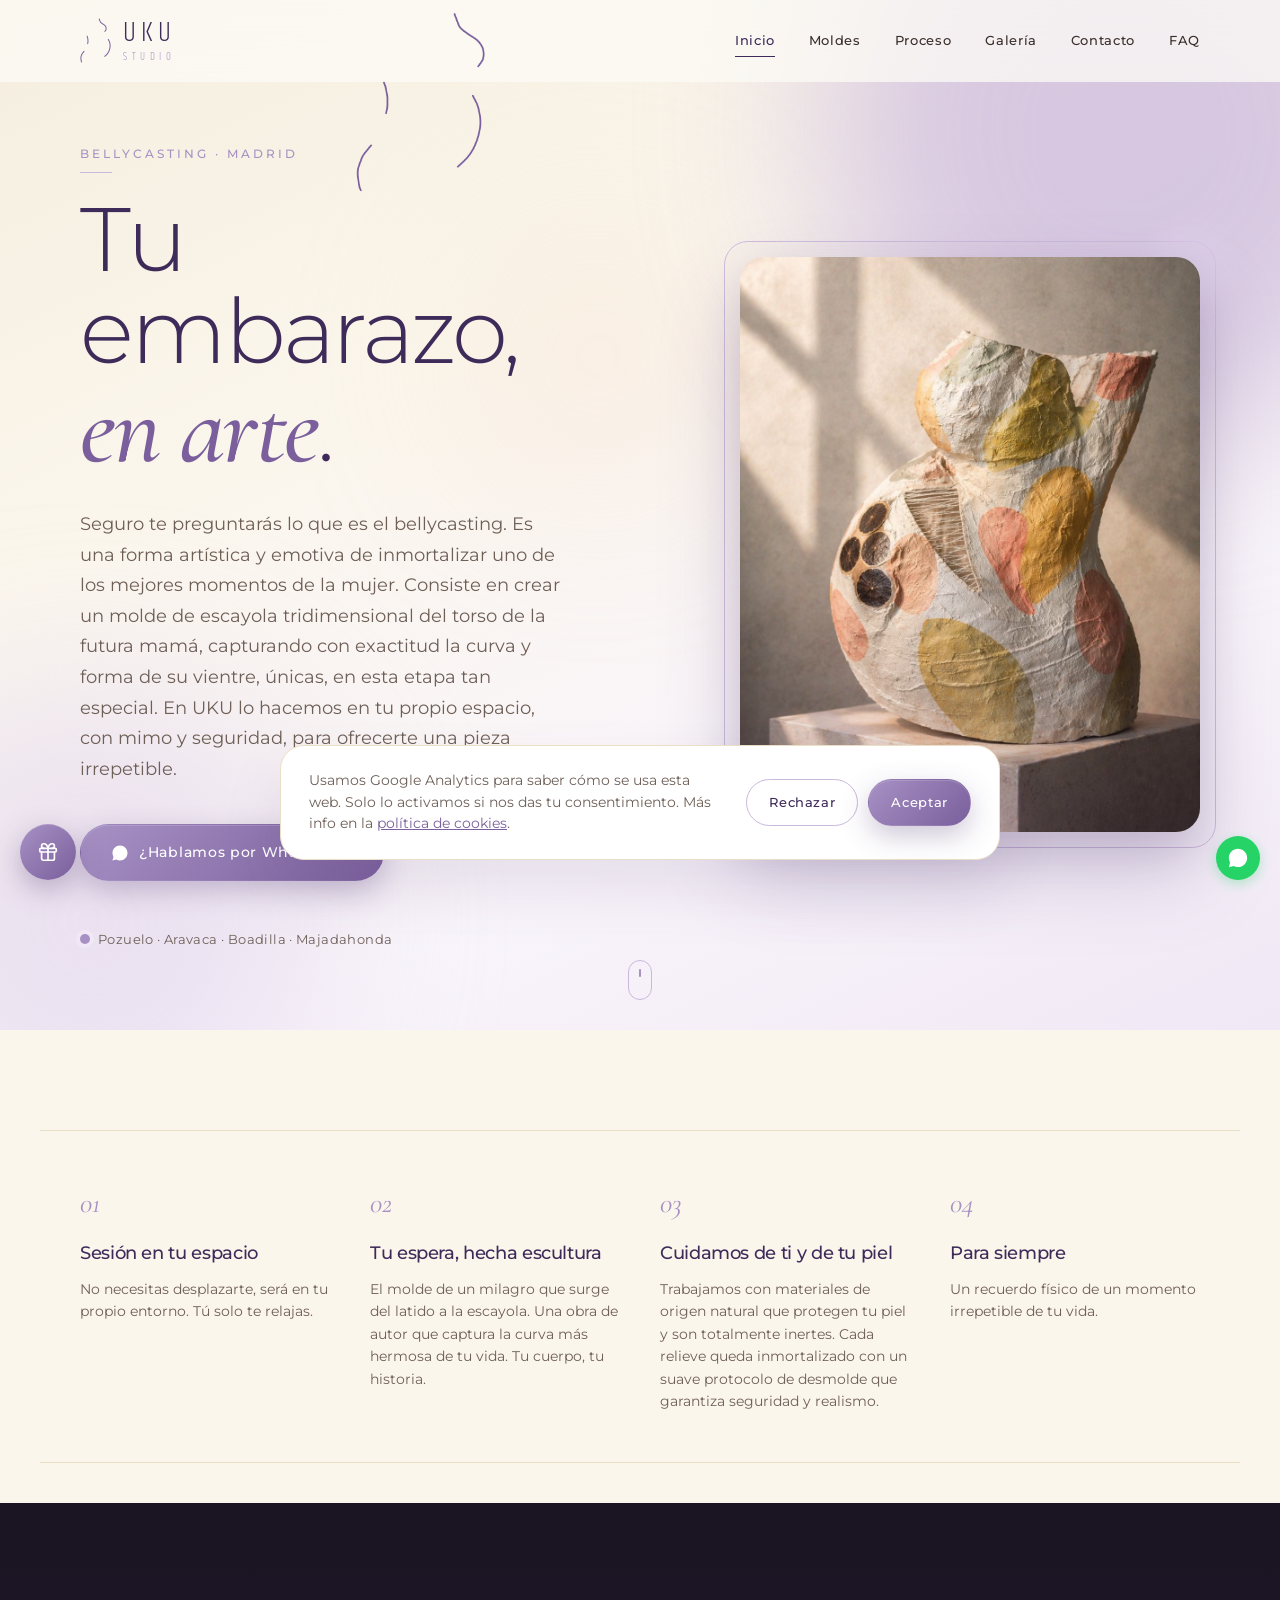
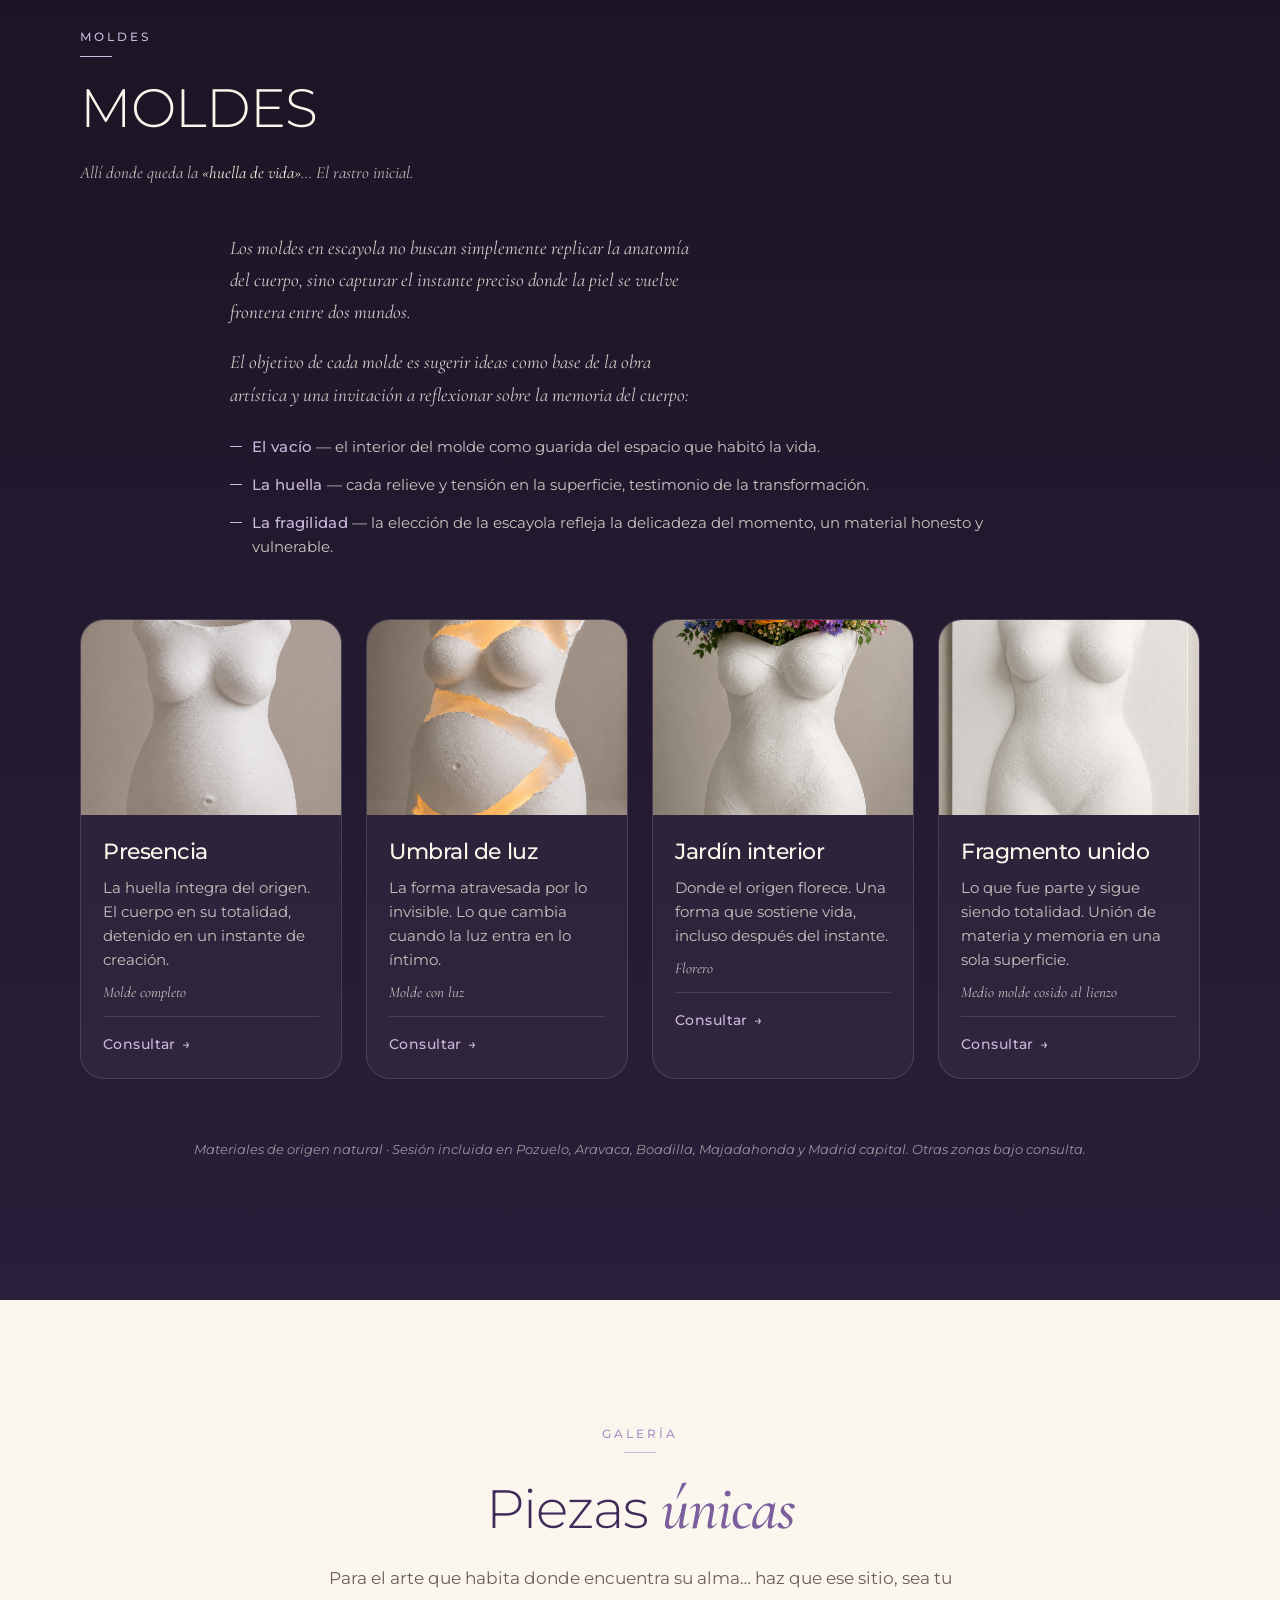
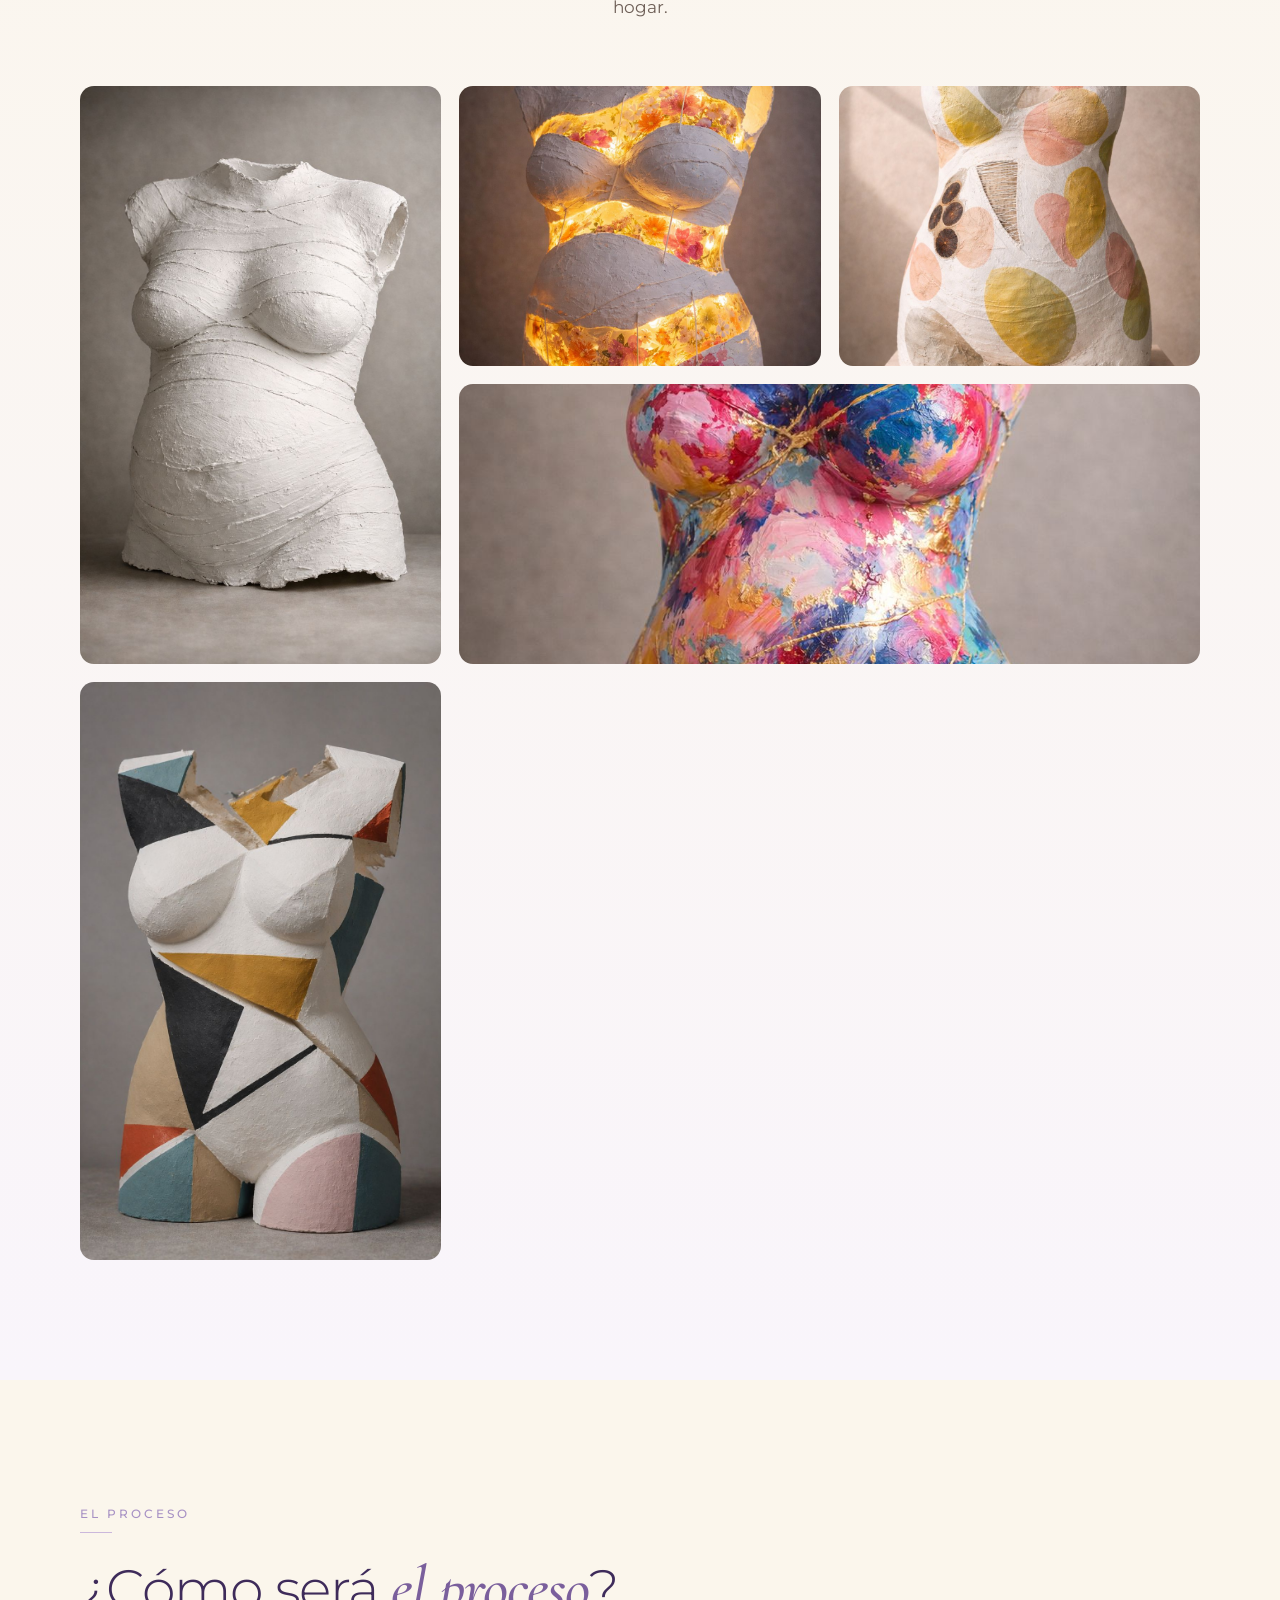
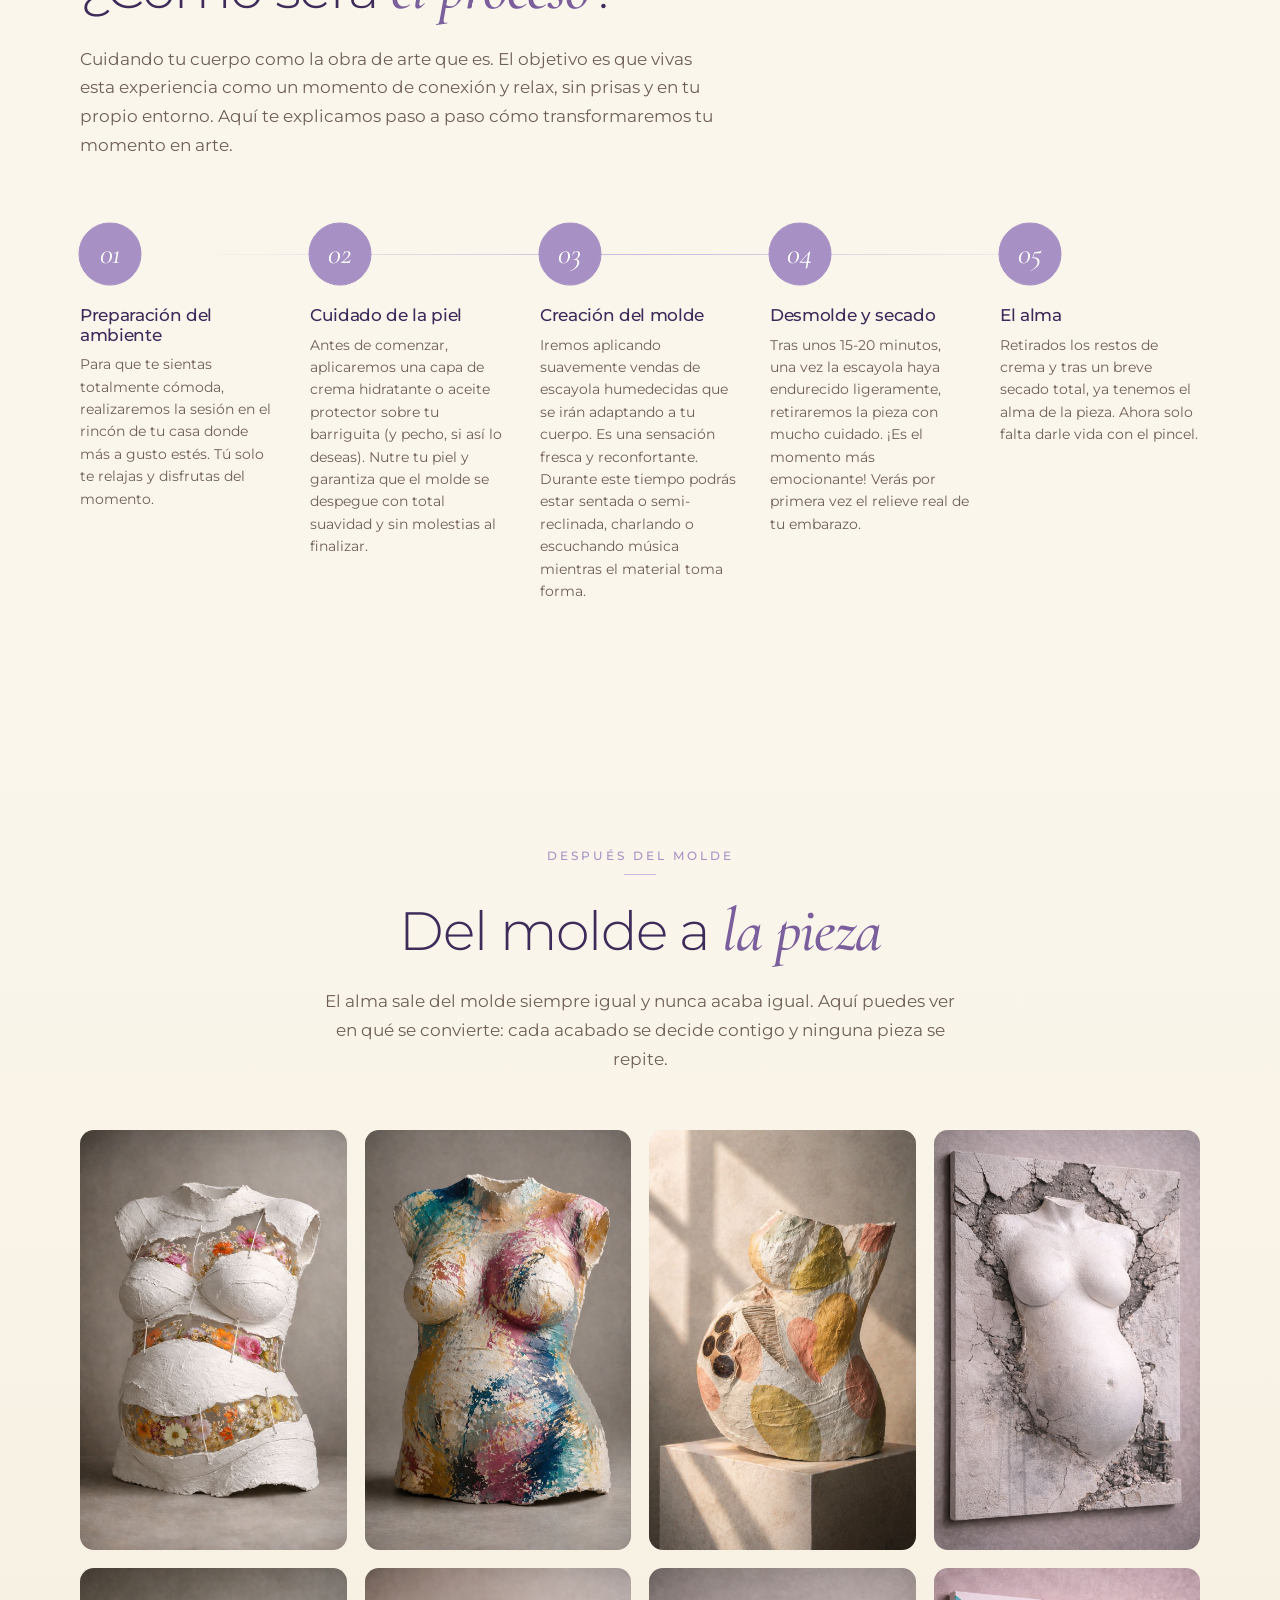
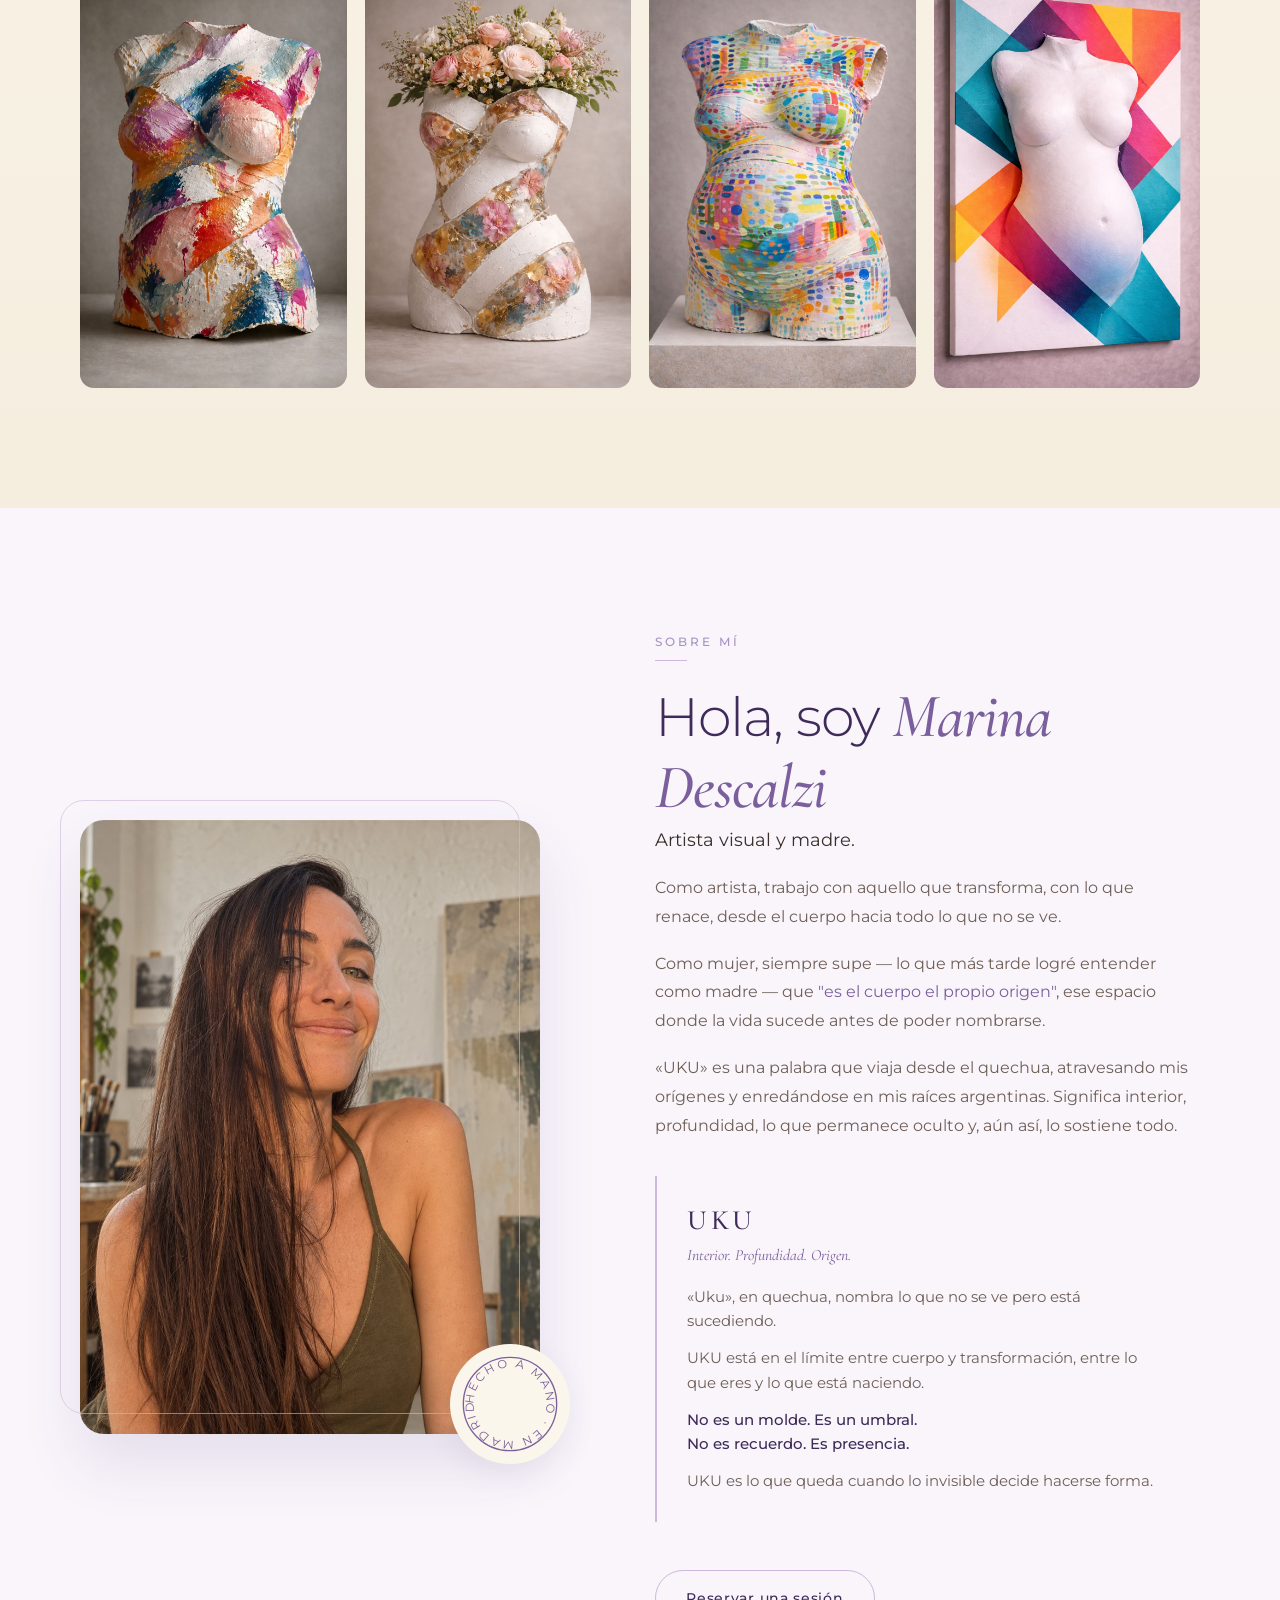
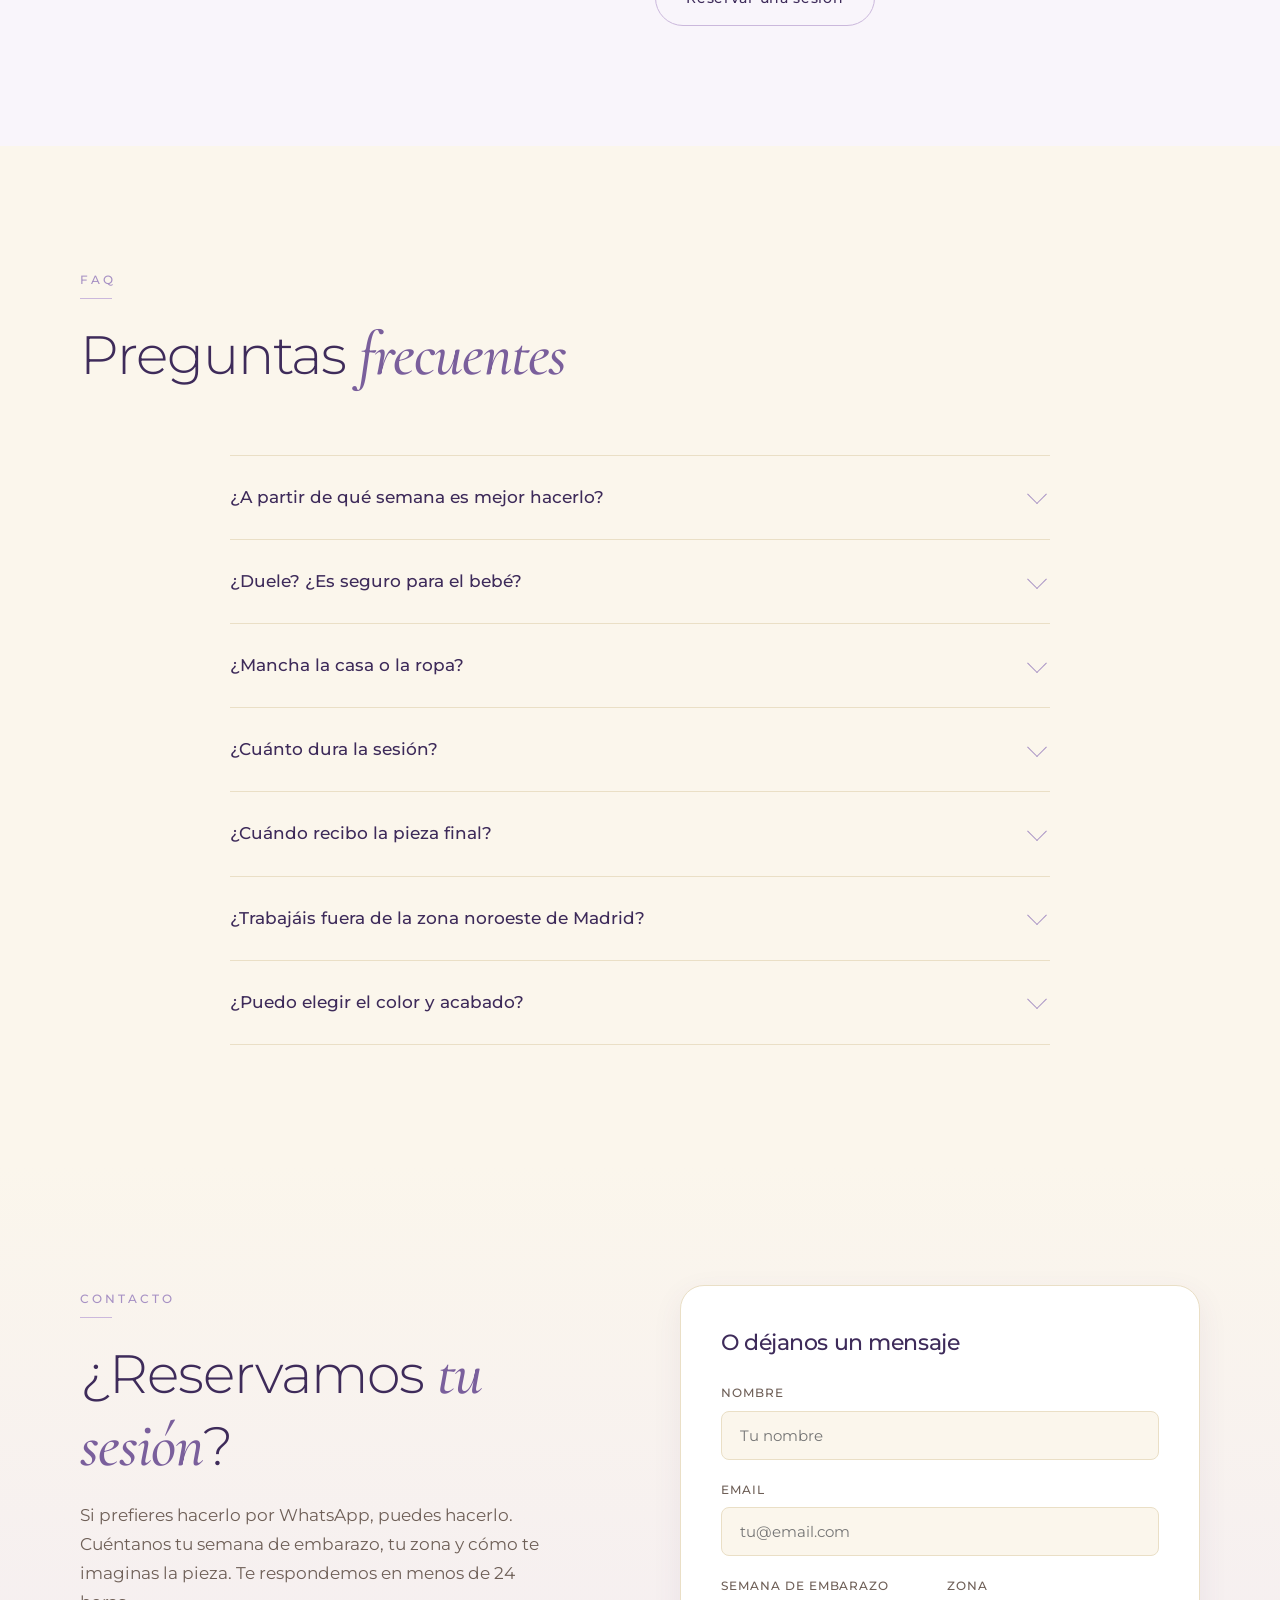
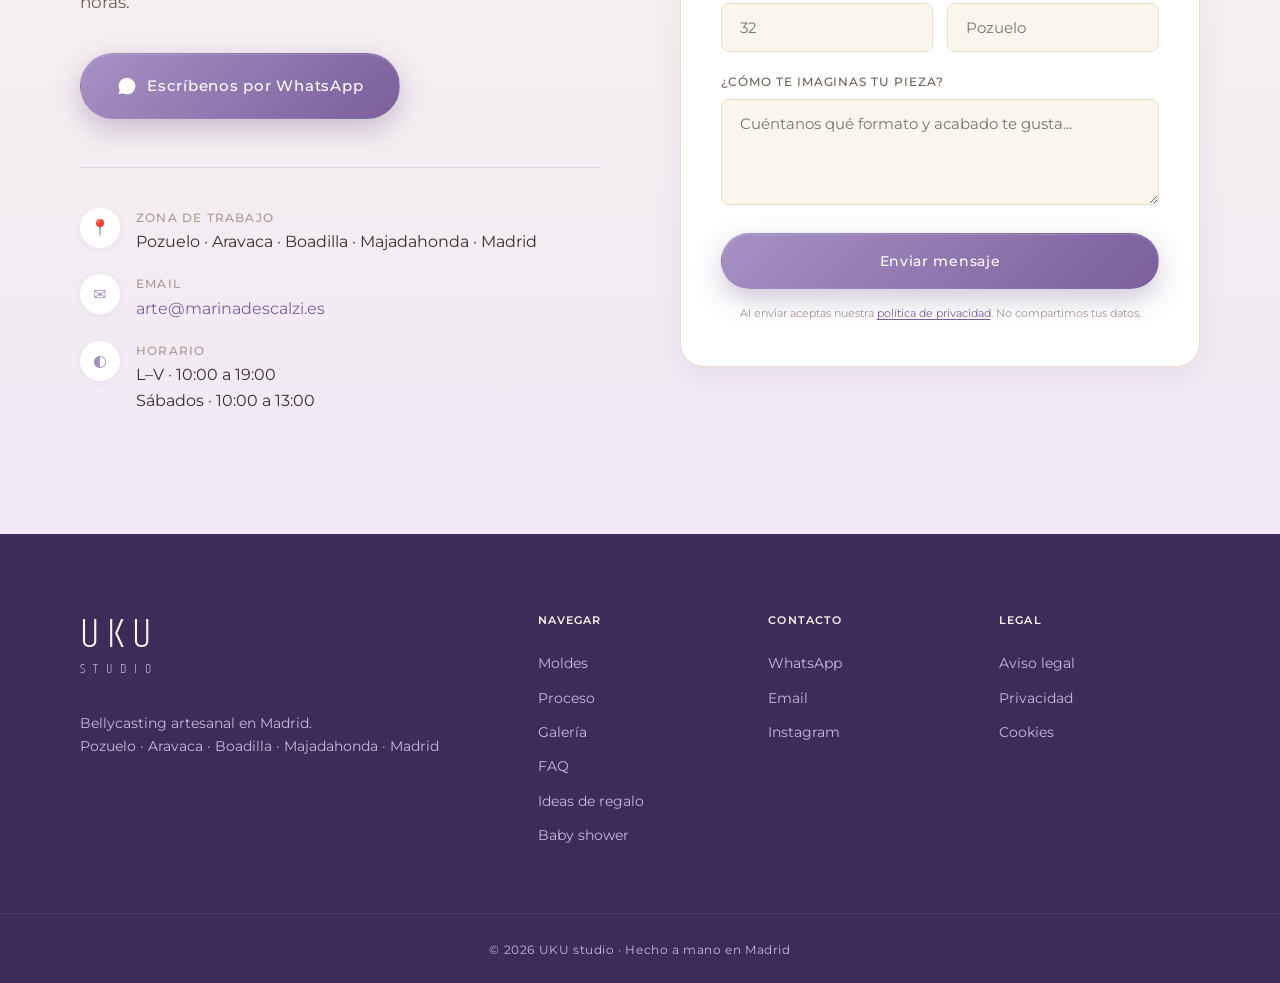
==== commit 60e99471: "Optimizar el SEO para buscadores de IA Añade llms.txt, permite de forma explícita los rastreadores d" ====
--- a/index.html
+++ b/index.html
@@ -3,6 +3,22 @@
 <head>
     <meta charset="UTF-8">
     <meta name="viewport" content="width=device-width, initial-scale=1.0">
+    <!-- Google tag (gtag.js) con Consent Mode v2: sin cookies hasta que se acepte el banner -->
+    <script>
+        window.dataLayer = window.dataLayer || [];
+        function gtag(){dataLayer.push(arguments);}
+        var ukuConsent = null;
+        try { ukuConsent = localStorage.getItem('uku_cookie_consent'); } catch (e) {}
+        gtag('consent', 'default', {
+            ad_storage: 'denied',
+            ad_user_data: 'denied',
+            ad_personalization: 'denied',
+            analytics_storage: ukuConsent === 'accepted' ? 'granted' : 'denied'
+        });
+        gtag('js', new Date());
+        gtag('config', 'G-456N702PST');
+    </script>
+    <script async src="https://www.googletagmanager.com/gtag/js?id=G-456N702PST"></script>
     <meta name="google-site-verification" content="--eEebjnqv0ro3BjULO92ZzvXnkaN8KfxFIDJ_8uzV8">
     <meta name="description" content="UKU studio — Bellycasting artesanal en Madrid, Pozuelo, Aravaca, Boadilla y Majadahonda. Moldes del vientre en resina, escayola y acabados personalizados.">
     <meta name="keywords" content="bellycasting Madrid, molde embarazada, Pozuelo, Aravaca, Boadilla, Majadahonda, arte maternidad, escayola embarazo, resina vientre">
@@ -29,19 +45,84 @@
     <script type="application/ld+json">
     {
         "@context": "https://schema.org",
-        "@type": "LocalBusiness",
-        "name": "UKU studio",
-        "description": "Bellycasting artesanal a domicilio: moldes tridimensionales del vientre en escayola, resina y acabados personalizados.",
-        "url": "https://bellycasting.es/",
-        "telephone": "+34689187877",
-        "email": "arte@marinadescalzi.es",
-        "image": "https://bellycasting.es/images/hero-main.jpg",
-        "areaServed": [
-            { "@type": "City", "name": "Pozuelo de Alarcón" },
-            { "@type": "City", "name": "Aravaca" },
-            { "@type": "City", "name": "Boadilla del Monte" },
-            { "@type": "City", "name": "Majadahonda" },
-            { "@type": "City", "name": "Madrid" }
+        "@graph": [
+            {
+                "@type": "LocalBusiness",
+                "@id": "https://bellycasting.es/#negocio",
+                "name": "UKU studio",
+                "alternateName": "UKU Bellycasting",
+                "description": "Bellycasting artesanal a domicilio en Madrid: moldes tridimensionales de escayola del vientre de la embarazada, convertidos en piezas de arte únicas (escultura, lámpara, florero o lienzo) con acabados personalizados.",
+                "url": "https://bellycasting.es/",
+                "telephone": "+34689187877",
+                "email": "arte@marinadescalzi.es",
+                "image": "https://bellycasting.es/images/hero-main.jpg",
+                "logo": "https://bellycasting.es/images/logo.png",
+                "sameAs": ["https://instagram.com/uku_bellycasting/"],
+                "founder": { "@id": "https://bellycasting.es/#marina-descalzi" },
+                "knowsAbout": ["Bellycasting", "Molde de embarazo en escayola", "Arte de la maternidad"],
+                "address": {
+                    "@type": "PostalAddress",
+                    "addressLocality": "Madrid",
+                    "addressRegion": "Comunidad de Madrid",
+                    "addressCountry": "ES"
+                },
+                "areaServed": [
+                    { "@type": "City", "name": "Pozuelo de Alarcón" },
+                    { "@type": "City", "name": "Aravaca" },
+                    { "@type": "City", "name": "Boadilla del Monte" },
+                    { "@type": "City", "name": "Majadahonda" },
+                    { "@type": "City", "name": "Madrid" },
+                    { "@type": "AdministrativeArea", "name": "Comunidad de Madrid" }
+                ],
+                "openingHoursSpecification": [
+                    {
+                        "@type": "OpeningHoursSpecification",
+                        "dayOfWeek": ["Monday", "Tuesday", "Wednesday", "Thursday", "Friday"],
+                        "opens": "10:00",
+                        "closes": "19:00"
+                    },
+                    {
+                        "@type": "OpeningHoursSpecification",
+                        "dayOfWeek": "Saturday",
+                        "opens": "10:00",
+                        "closes": "13:00"
+                    }
+                ],
+                "contactPoint": {
+                    "@type": "ContactPoint",
+                    "contactType": "customer service",
+                    "telephone": "+34689187877",
+                    "email": "arte@marinadescalzi.es",
+                    "url": "https://wa.me/34689187877",
+                    "availableLanguage": "es"
+                },
+                "hasOfferCatalog": {
+                    "@type": "OfferCatalog",
+                    "name": "Moldes de bellycasting",
+                    "itemListElement": [
+                        { "@type": "Offer", "itemOffered": { "@type": "Service", "name": "Presencia", "description": "Molde completo del torso de la embarazada en escayola." } },
+                        { "@type": "Offer", "itemOffered": { "@type": "Service", "name": "Umbral de luz", "description": "Molde del vientre convertido en lámpara." } },
+                        { "@type": "Offer", "itemOffered": { "@type": "Service", "name": "Jardín interior", "description": "Molde del vientre convertido en florero." } },
+                        { "@type": "Offer", "itemOffered": { "@type": "Service", "name": "Fragmento unido", "description": "Medio molde cosido al lienzo." } }
+                    ]
+                }
+            },
+            {
+                "@type": "Person",
+                "@id": "https://bellycasting.es/#marina-descalzi",
+                "name": "Marina Descalzi",
+                "jobTitle": "Artista visual",
+                "image": "https://bellycasting.es/images/about-marina.jpg",
+                "worksFor": { "@id": "https://bellycasting.es/#negocio" }
+            },
+            {
+                "@type": "WebSite",
+                "@id": "https://bellycasting.es/#web",
+                "url": "https://bellycasting.es/",
+                "name": "UKU studio — Bellycasting Madrid",
+                "inLanguage": "es-ES",
+                "publisher": { "@id": "https://bellycasting.es/#negocio" }
+            }
         ]
     }
     </script>
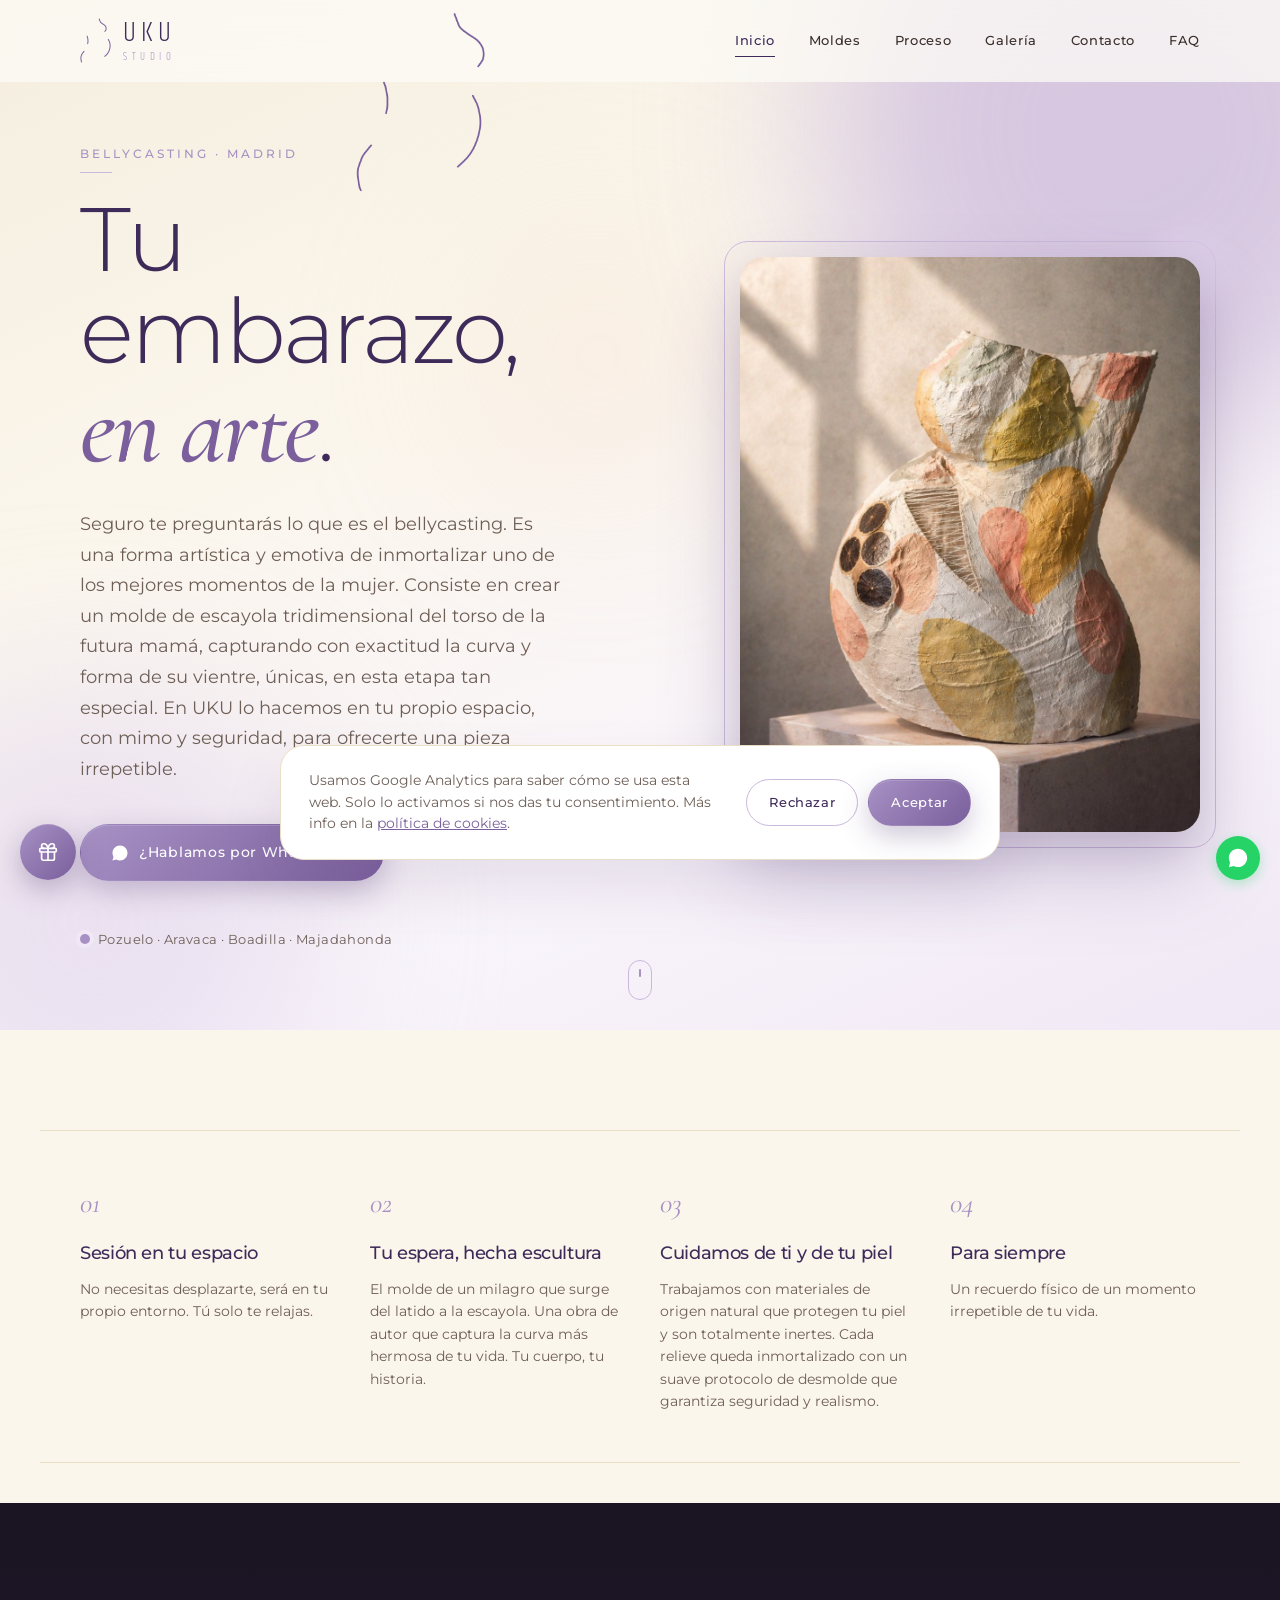
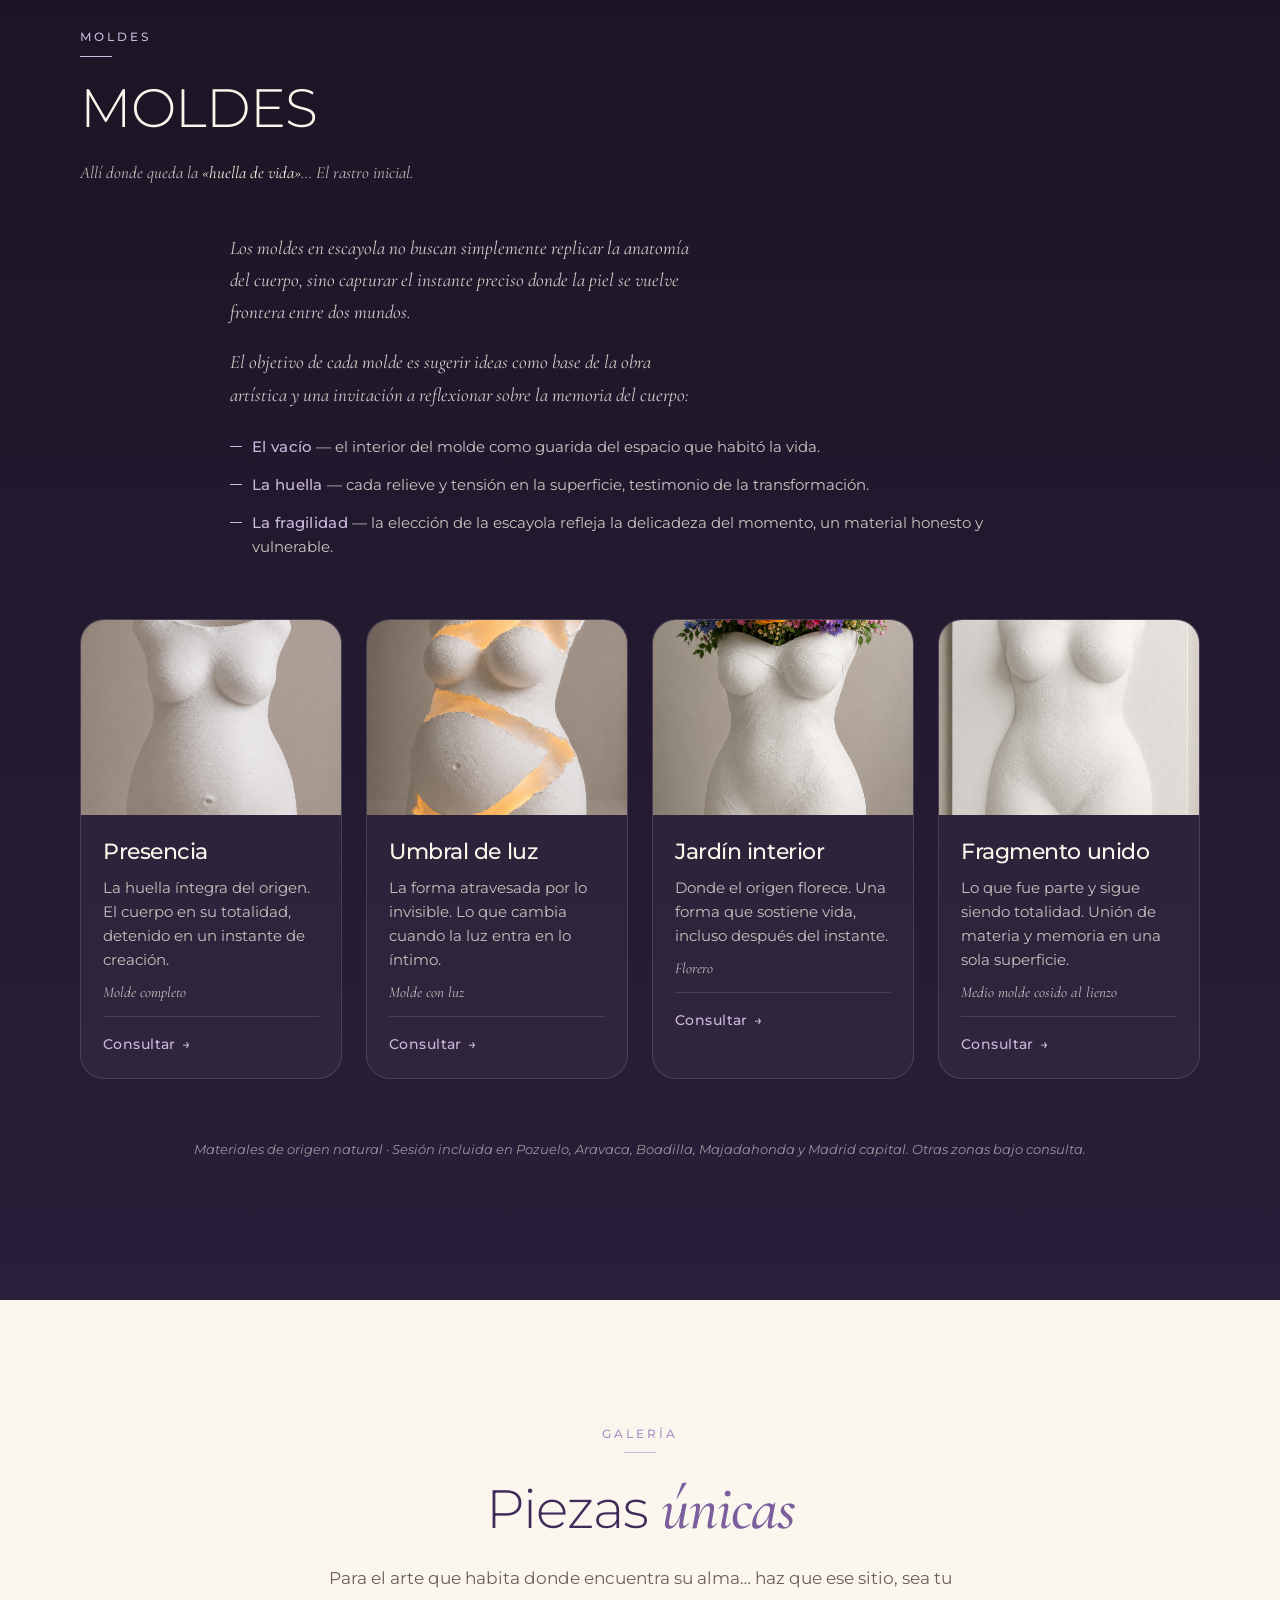
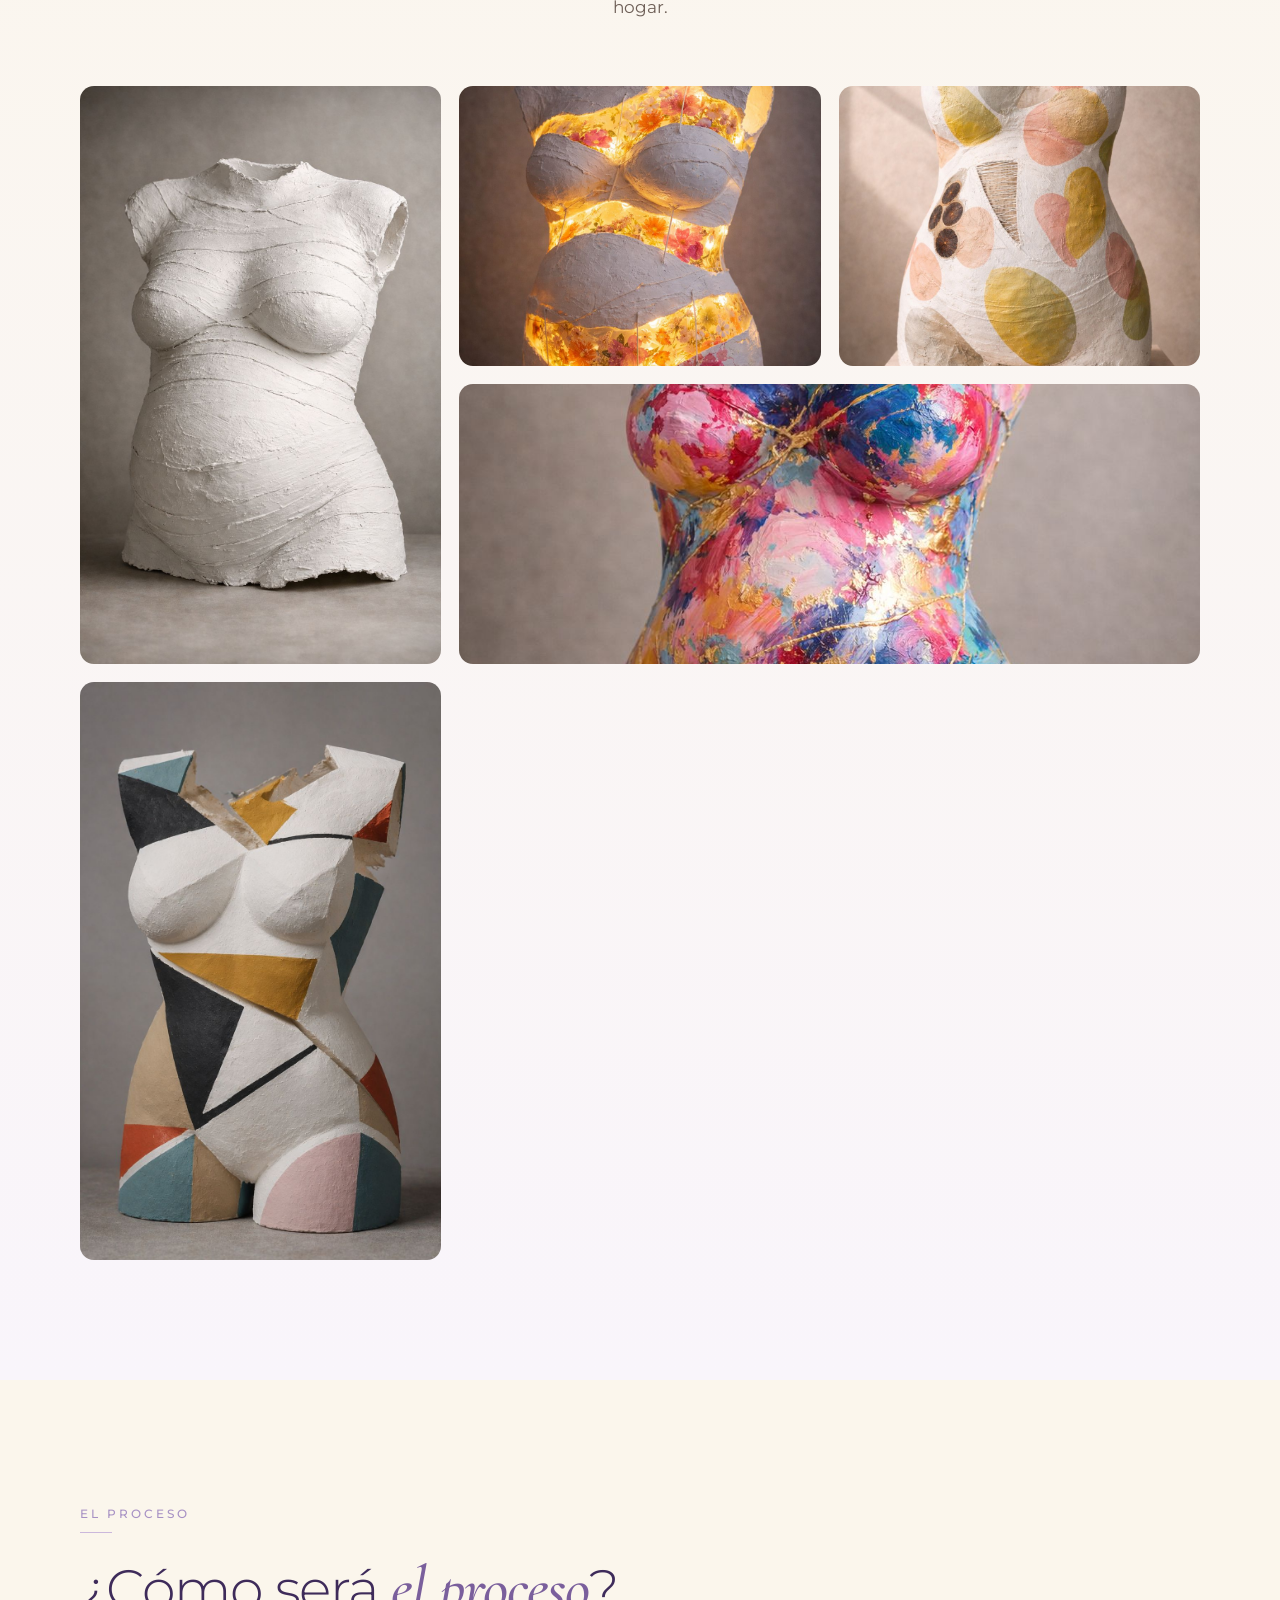
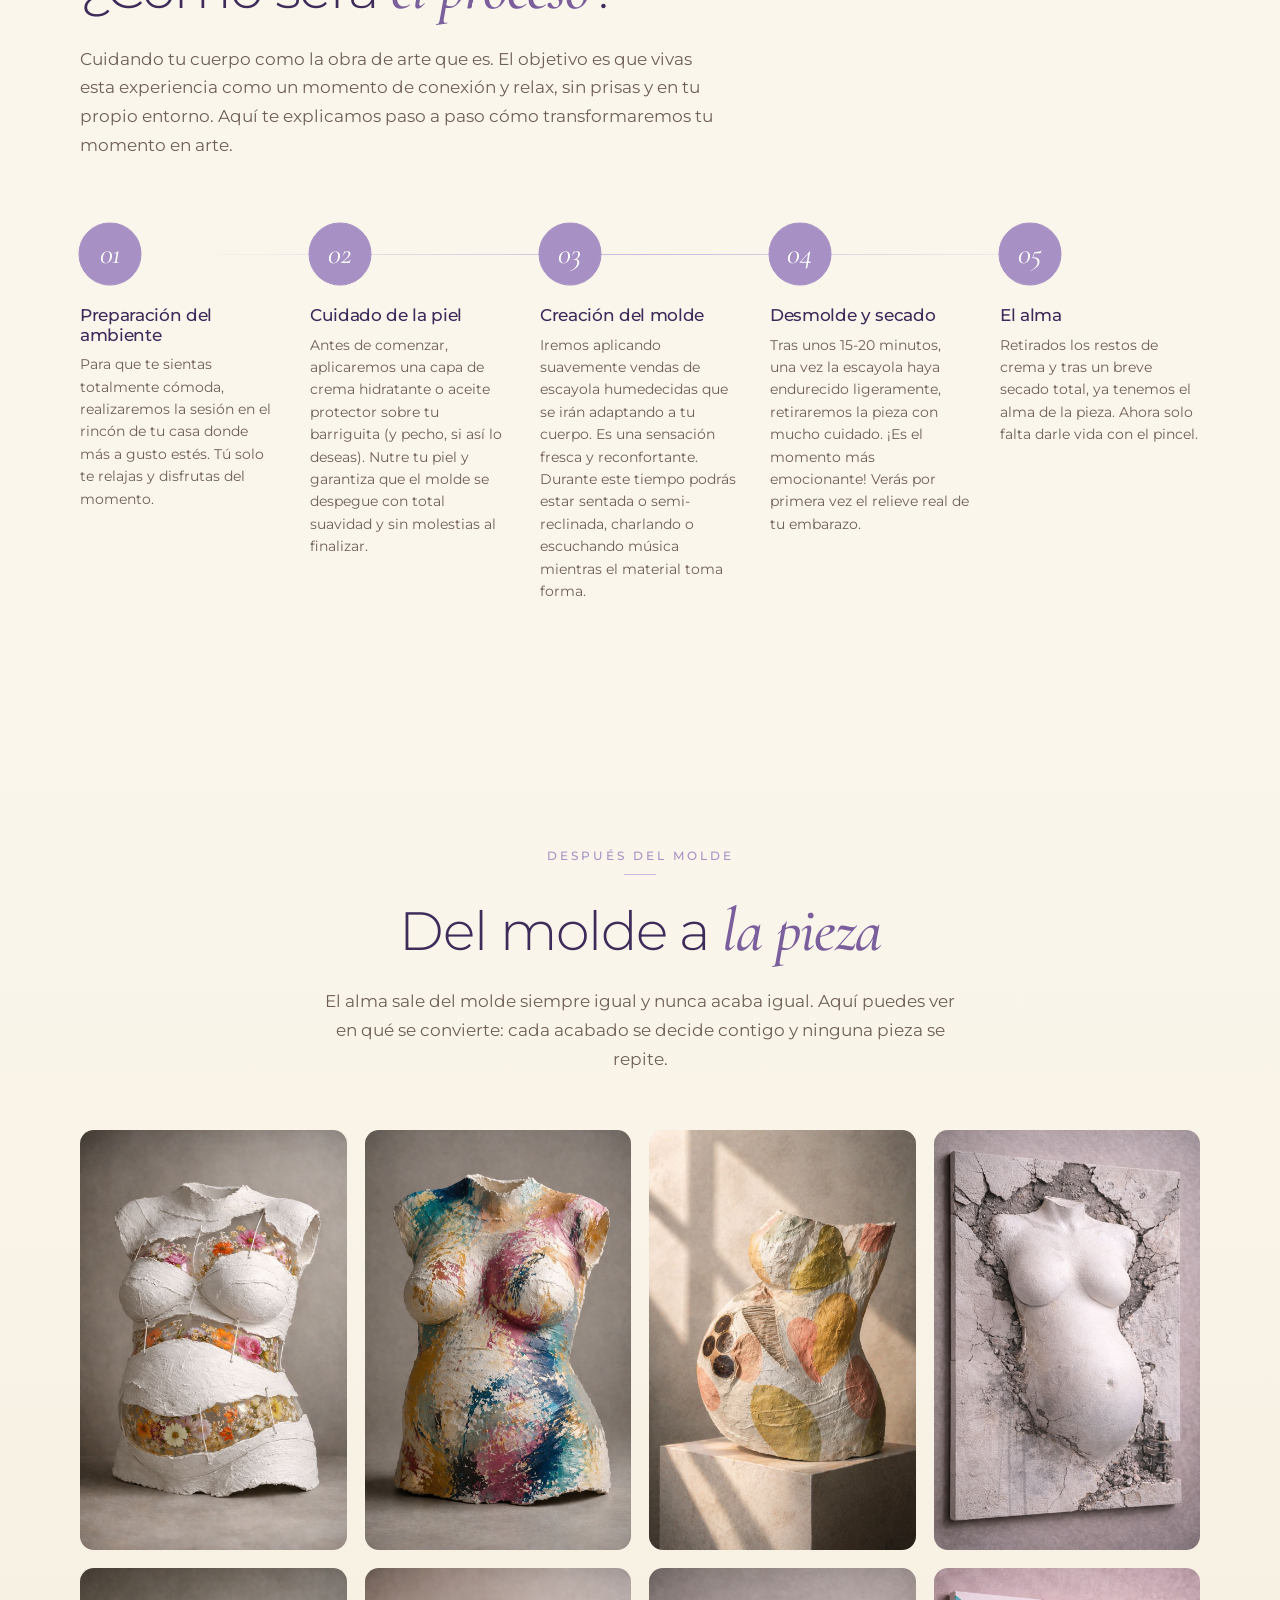
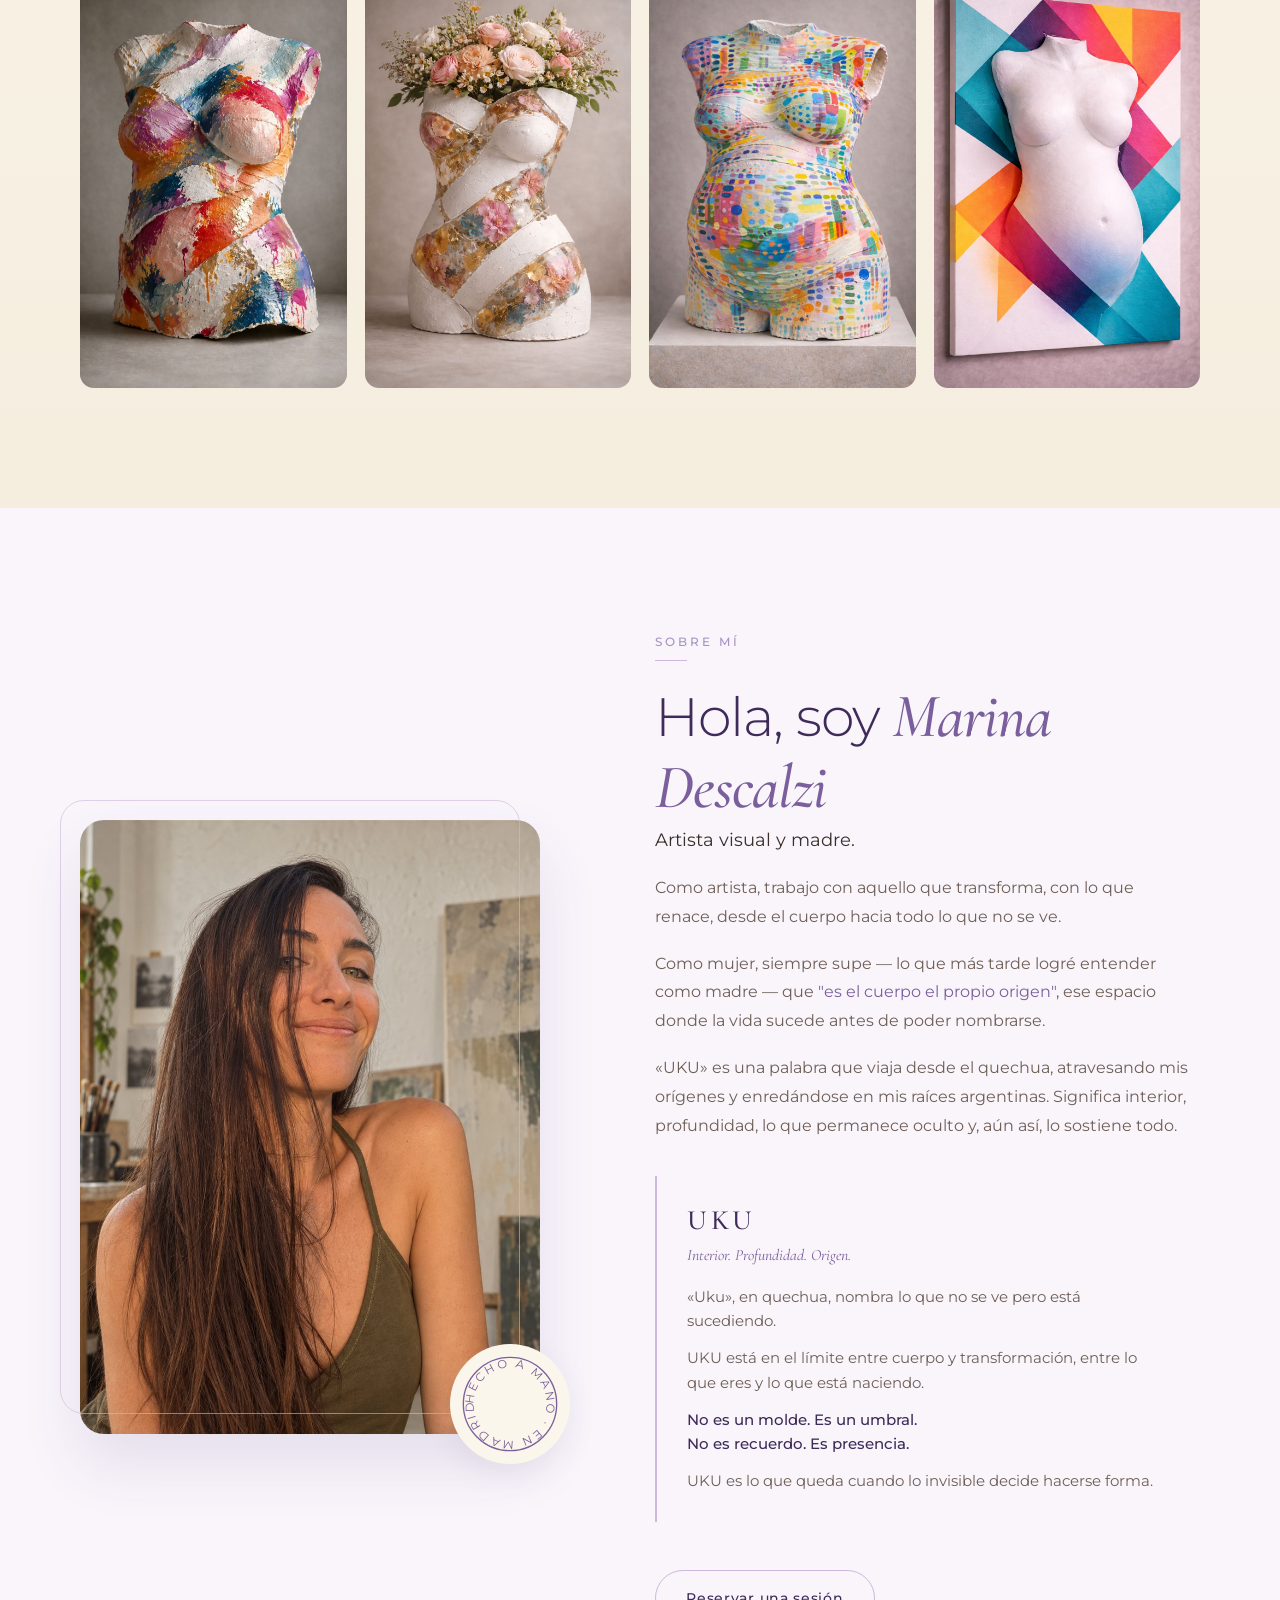
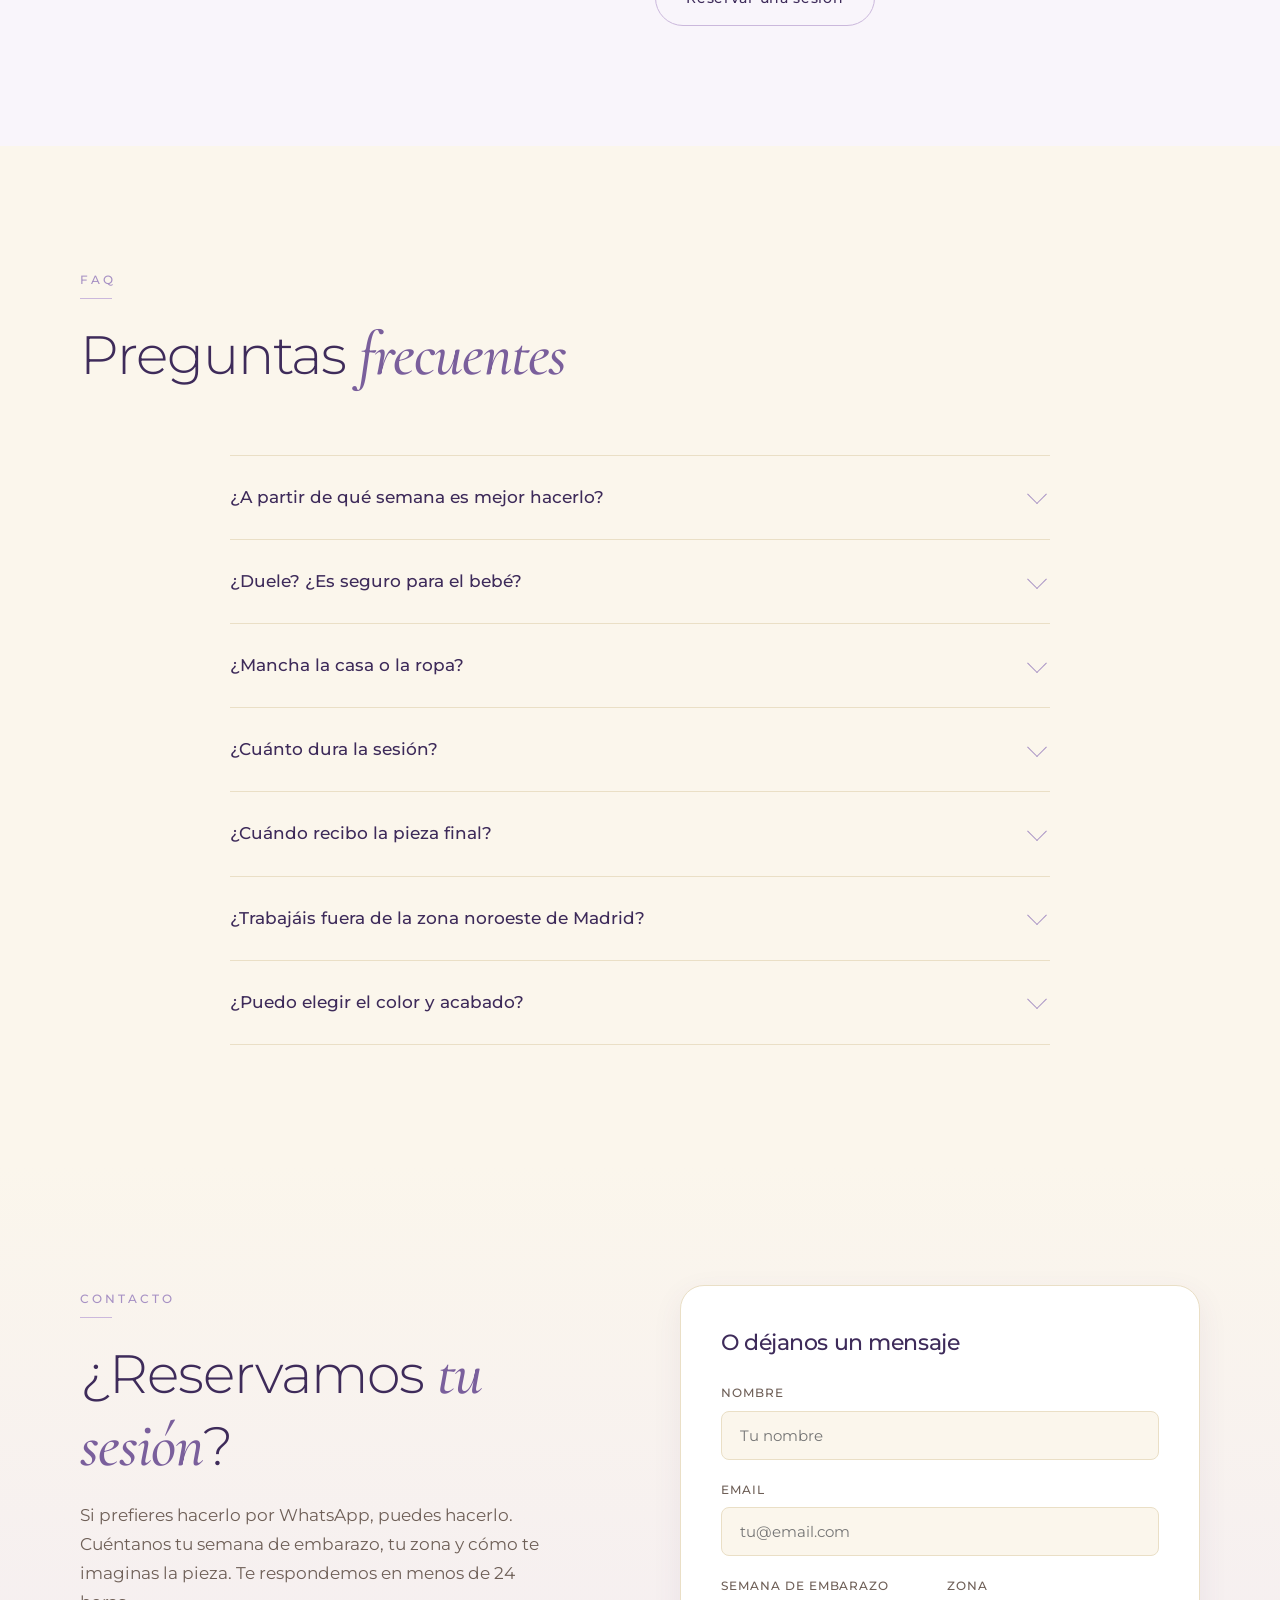
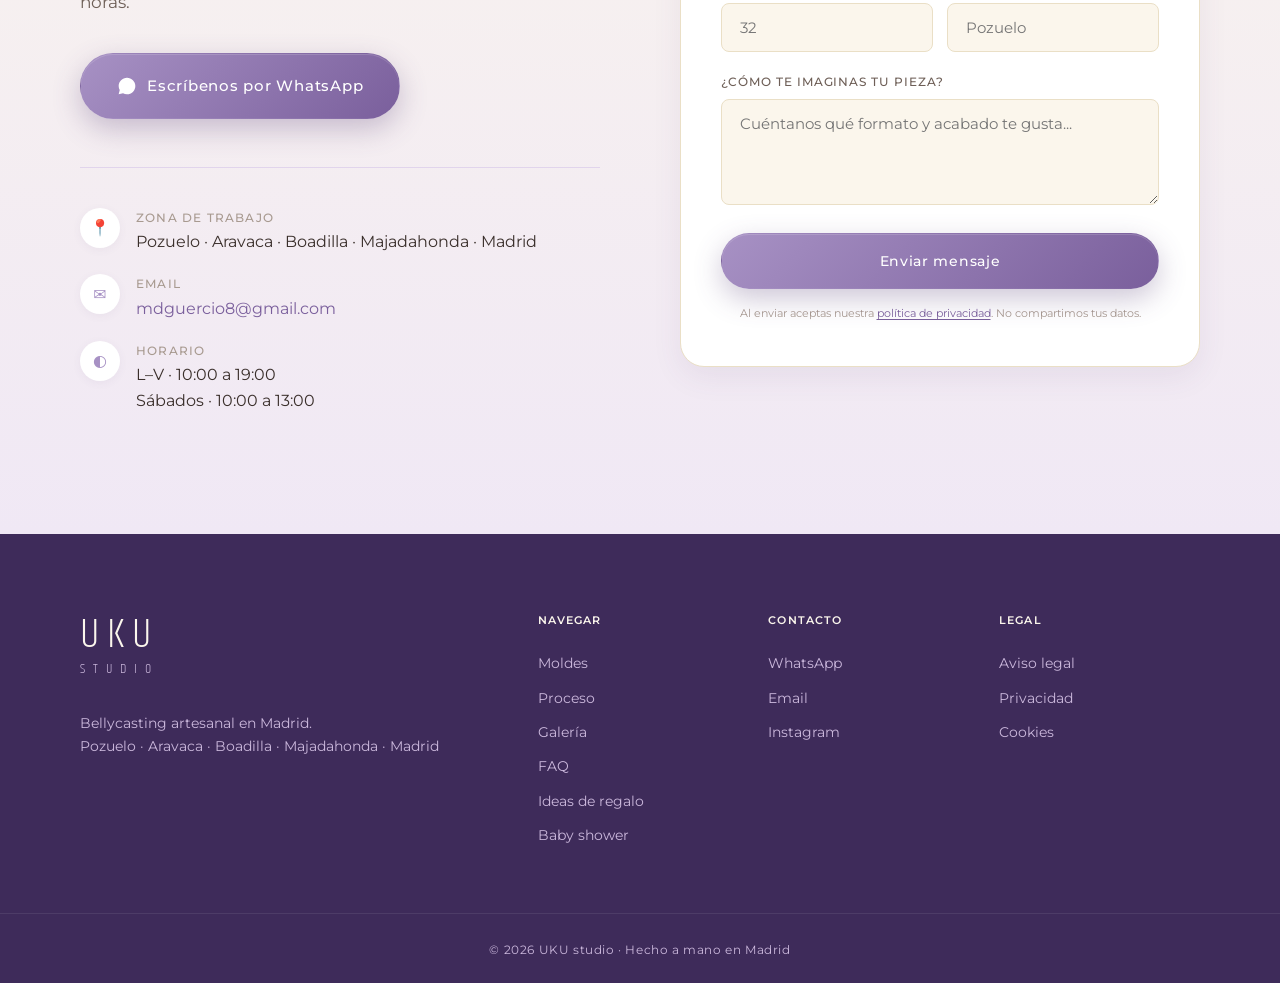
==== commit eb54a93b: "Cambiar el email de contacto a mdguercio8@gmail.com Co-Authored-By: Claude Opus 5.5 <noreply@anthrop" ====
--- a/index.html
+++ b/index.html
@@ -54,7 +54,7 @@
                 "description": "Bellycasting artesanal a domicilio en Madrid: moldes tridimensionales de escayola del vientre de la embarazada, convertidos en piezas de arte únicas (escultura, lámpara, florero o lienzo) con acabados personalizados.",
                 "url": "https://bellycasting.es/",
                 "telephone": "+34689187877",
-                "email": "arte@marinadescalzi.es",
+                "email": "mdguercio8@gmail.com",
                 "image": "https://bellycasting.es/images/hero-main.jpg",
                 "logo": "https://bellycasting.es/images/logo.png",
                 "sameAs": ["https://instagram.com/uku_bellycasting/"],
@@ -92,7 +92,7 @@
                     "@type": "ContactPoint",
                     "contactType": "customer service",
                     "telephone": "+34689187877",
-                    "email": "arte@marinadescalzi.es",
+                    "email": "mdguercio8@gmail.com",
                     "url": "https://wa.me/34689187877",
                     "availableLanguage": "es"
                 },
@@ -615,7 +615,7 @@
                         <span class="contact__icon">✉</span>
                         <div>
                             <strong>Email</strong>
-                            <a href="mailto:arte@marinadescalzi.es">arte@marinadescalzi.es</a>
+                            <a href="mailto:mdguercio8@gmail.com">mdguercio8@gmail.com</a>
                         </div>
                     </li>
                     <li>
@@ -683,7 +683,7 @@
                 <div>
                     <h4>Contacto</h4>
                     <a href="https://wa.me/34689187877" target="_blank" rel="noopener" data-wa-location="footer">WhatsApp</a>
-                    <a href="mailto:arte@marinadescalzi.es">Email</a>
+                    <a href="mailto:mdguercio8@gmail.com">Email</a>
                     <a href="https://instagram.com/uku_bellycasting/" target="_blank" rel="noopener">Instagram</a>
                 </div>
                 <div>
--- a/styles.css
+++ b/styles.css
@@ -1469,11 +1469,12 @@
     height: 189px;
 }
 @media (max-width: 720px) {
-    .nav__silhouette { width: 84px; height: 38px; top: 10px; transform: translateX(12px); }
-    .nav__silhouette img { width: 84px; height: 122px; }
+    /* en móvil no hay espacio junto al menú hamburguesa: se oculta el
+       trazo fijo de la barra y se muestra la silueta completa en el hero */
+    .nav__silhouette { display: none; }
     .hero__title-row { gap: 16px; }
-    .hero__logo { width: 84px; height: 84px; transform: translate(-2.5cm, -1cm); }
-    .hero__logo img { top: -38px; width: 84px; height: 122px; }
+    .hero__logo { width: 64px; height: 93px; overflow: visible; transform: translate(-0.8cm, -0.3cm); }
+    .hero__logo img { top: 0; width: 64px; height: 93px; }
 }
 
 /* ============ SERVICIOS — 4 COLUMNAS ============ */
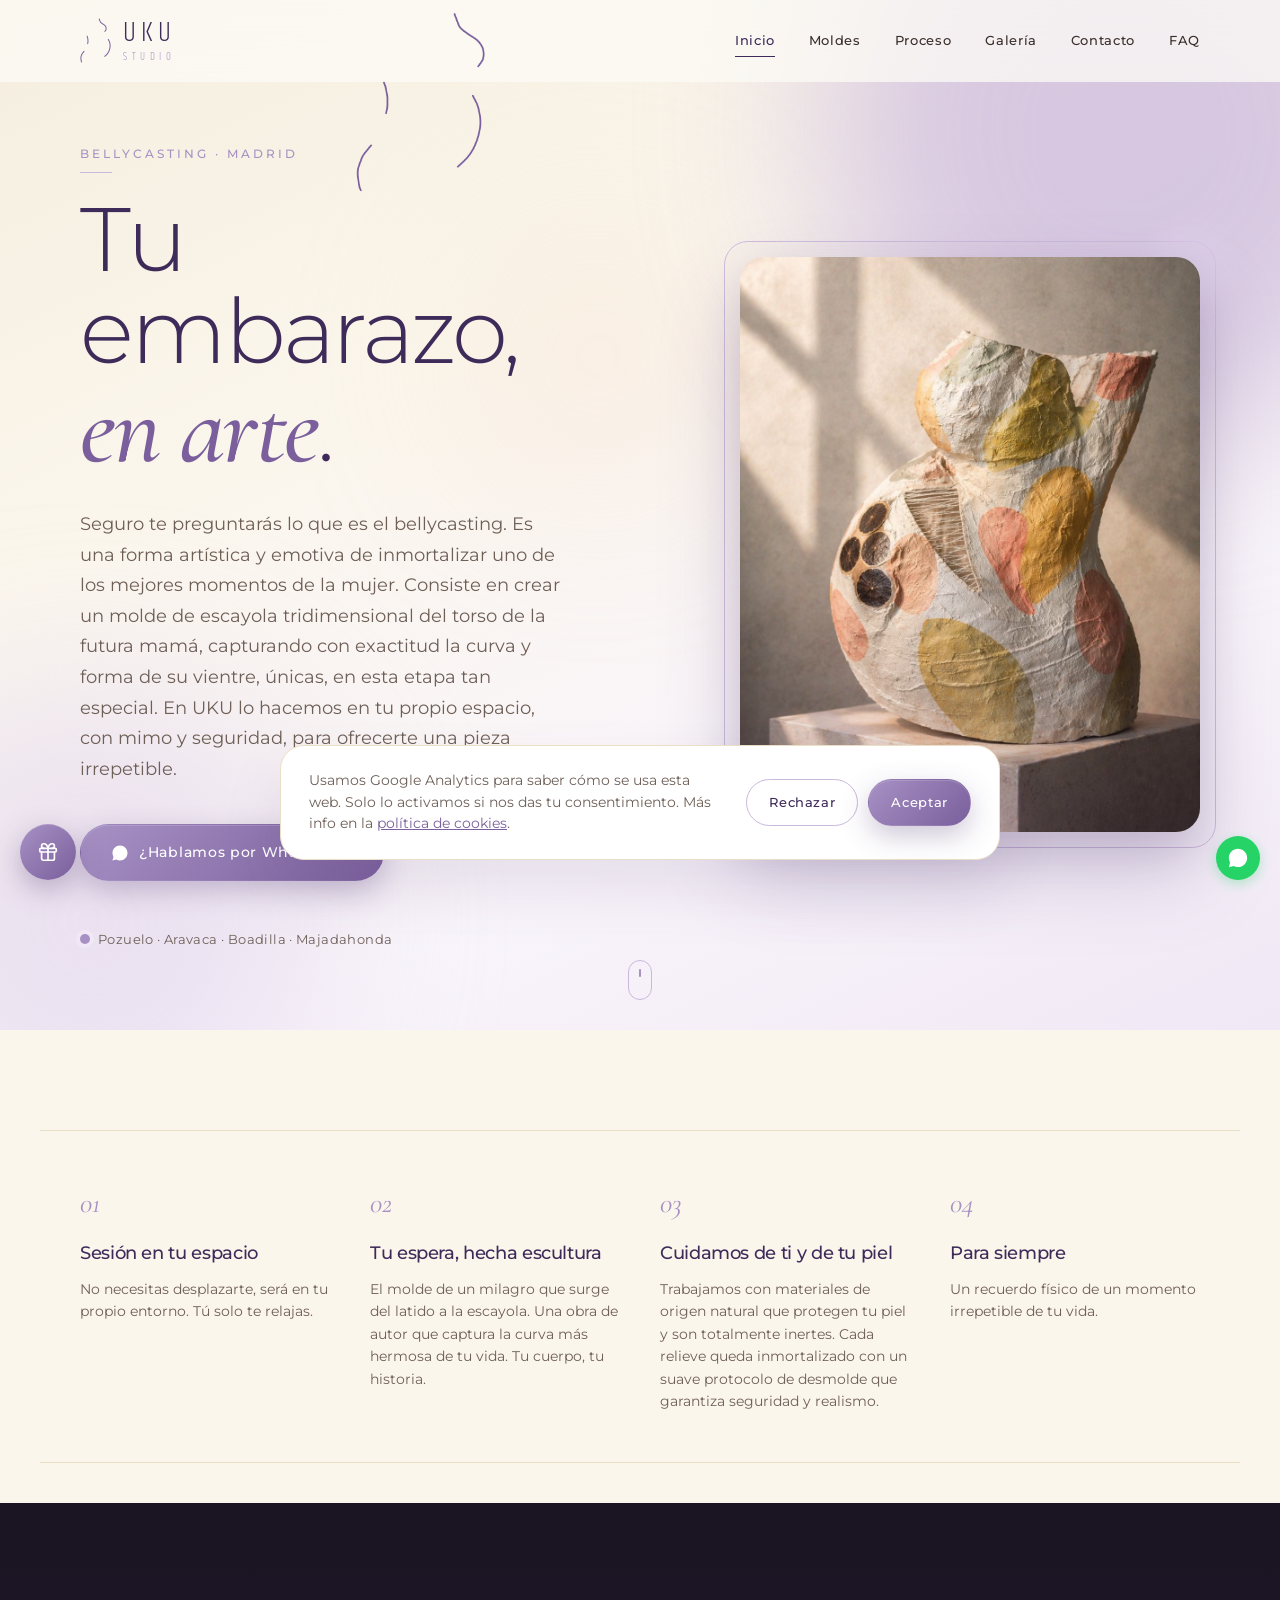
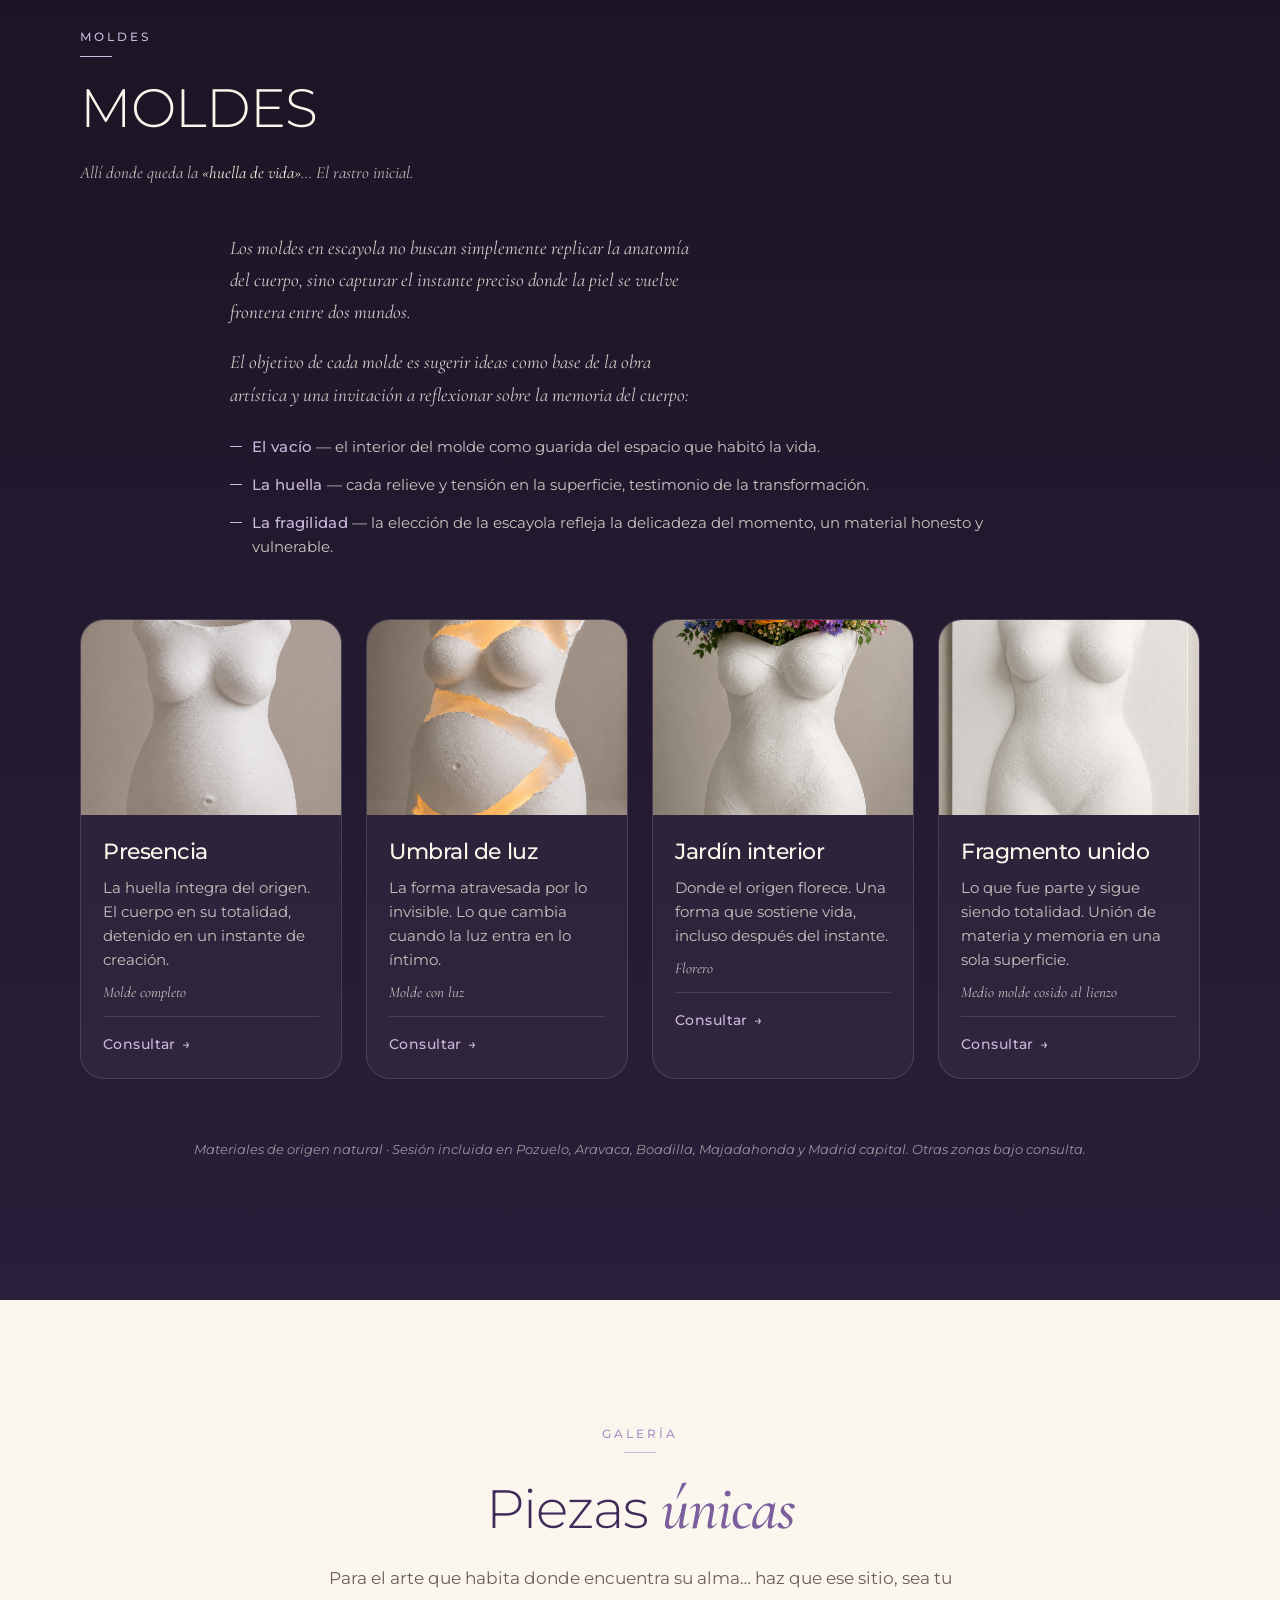
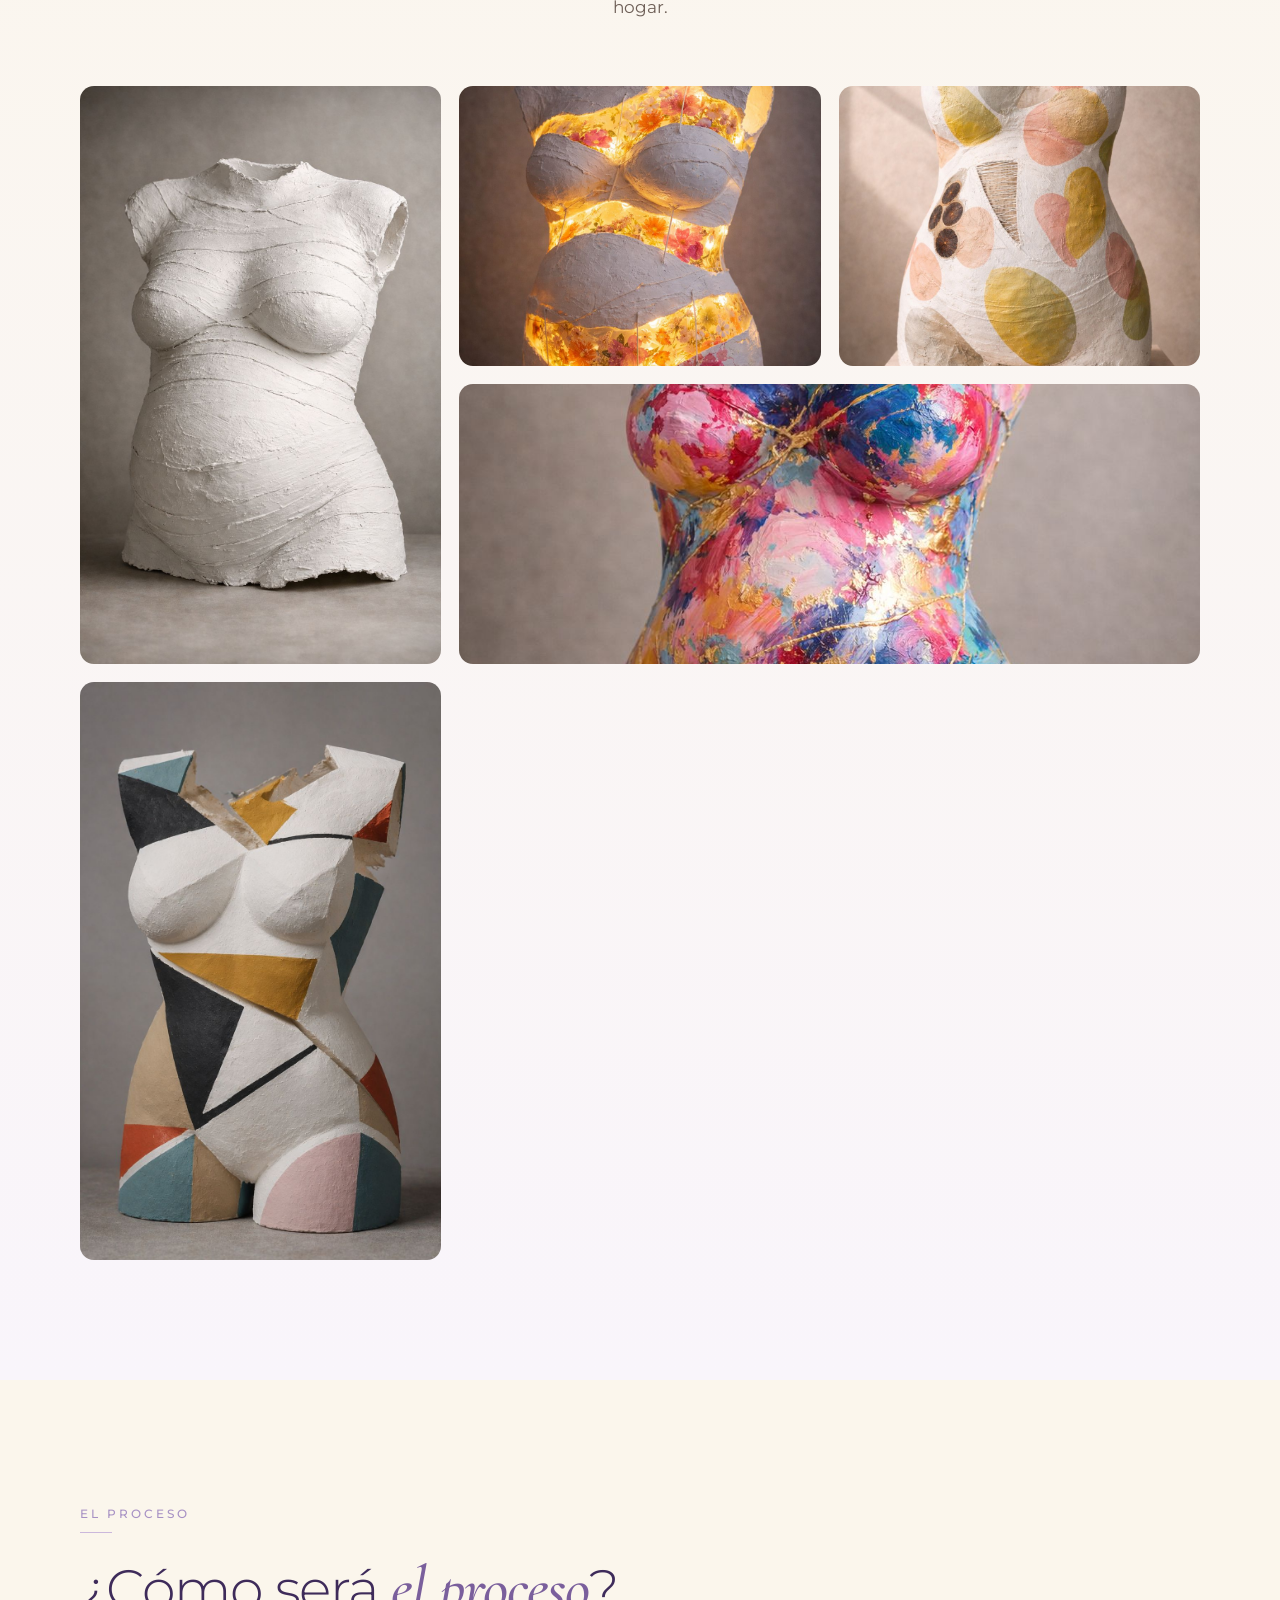
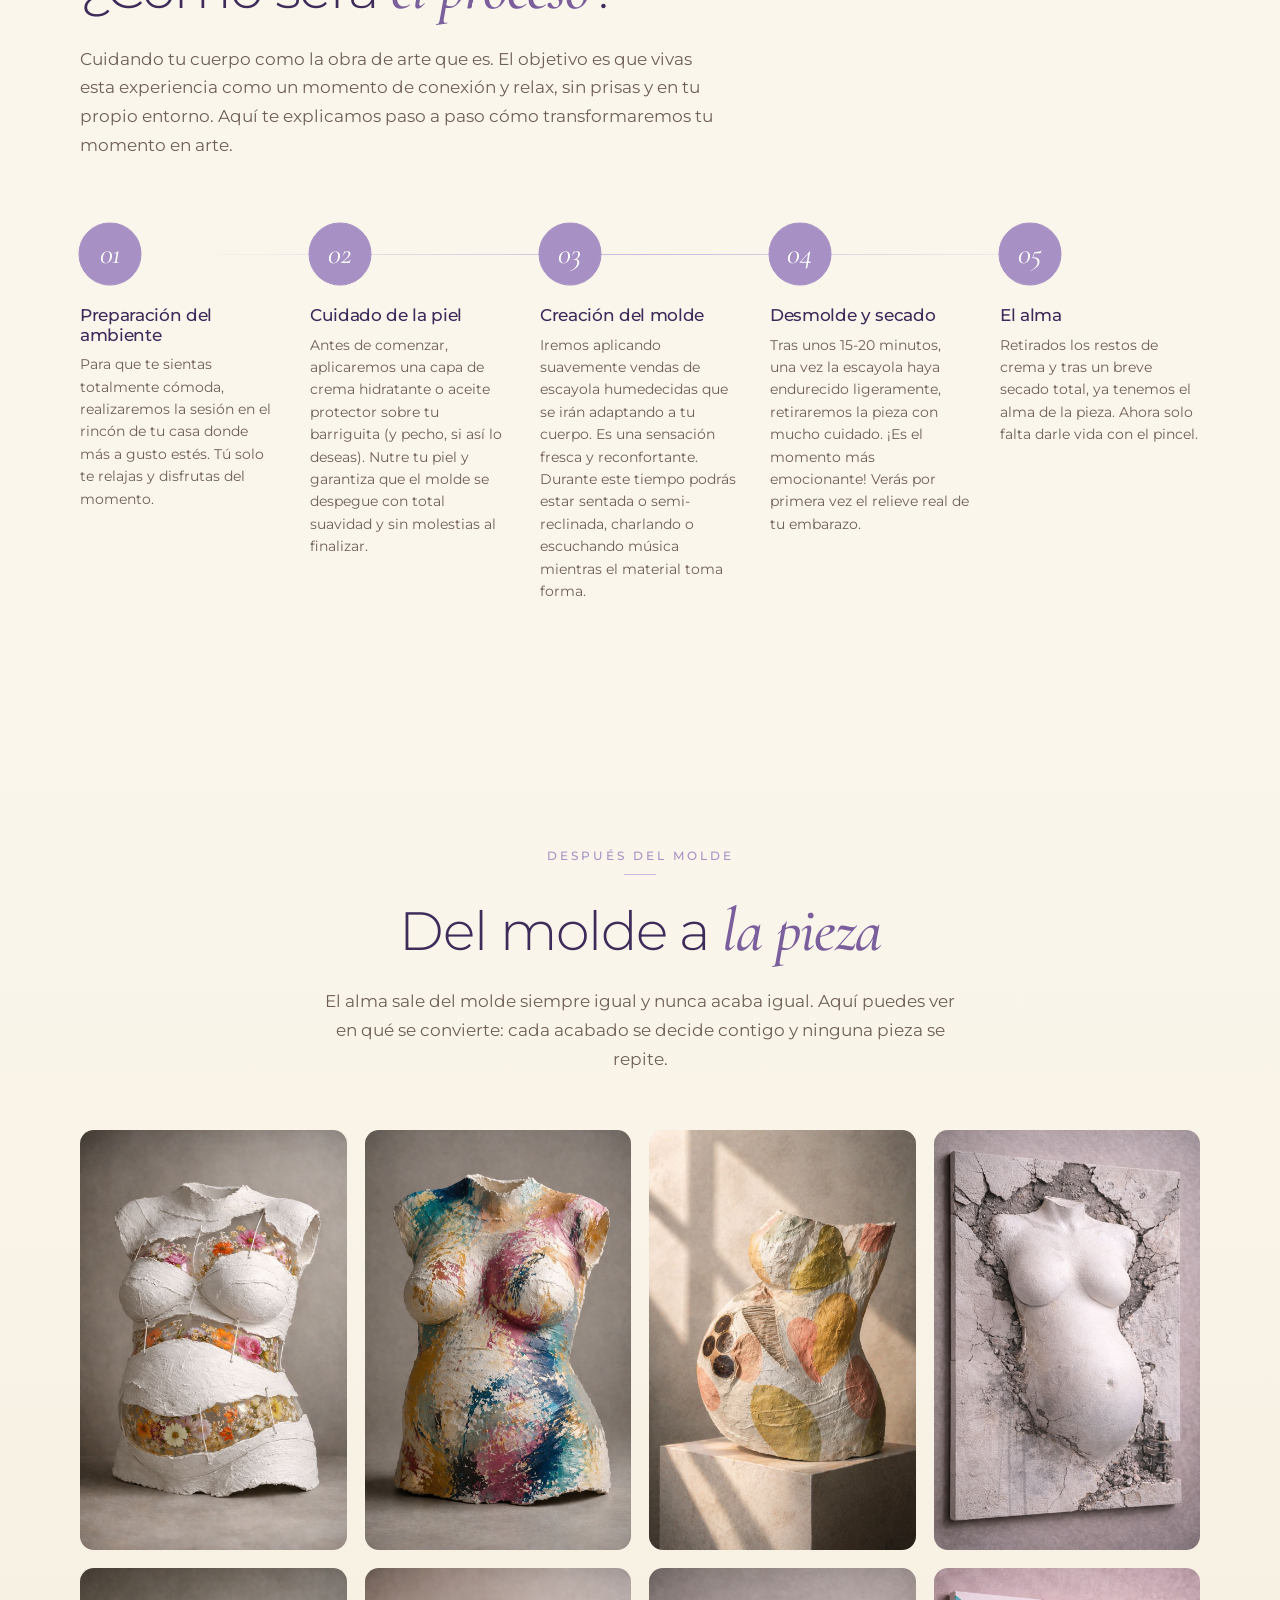
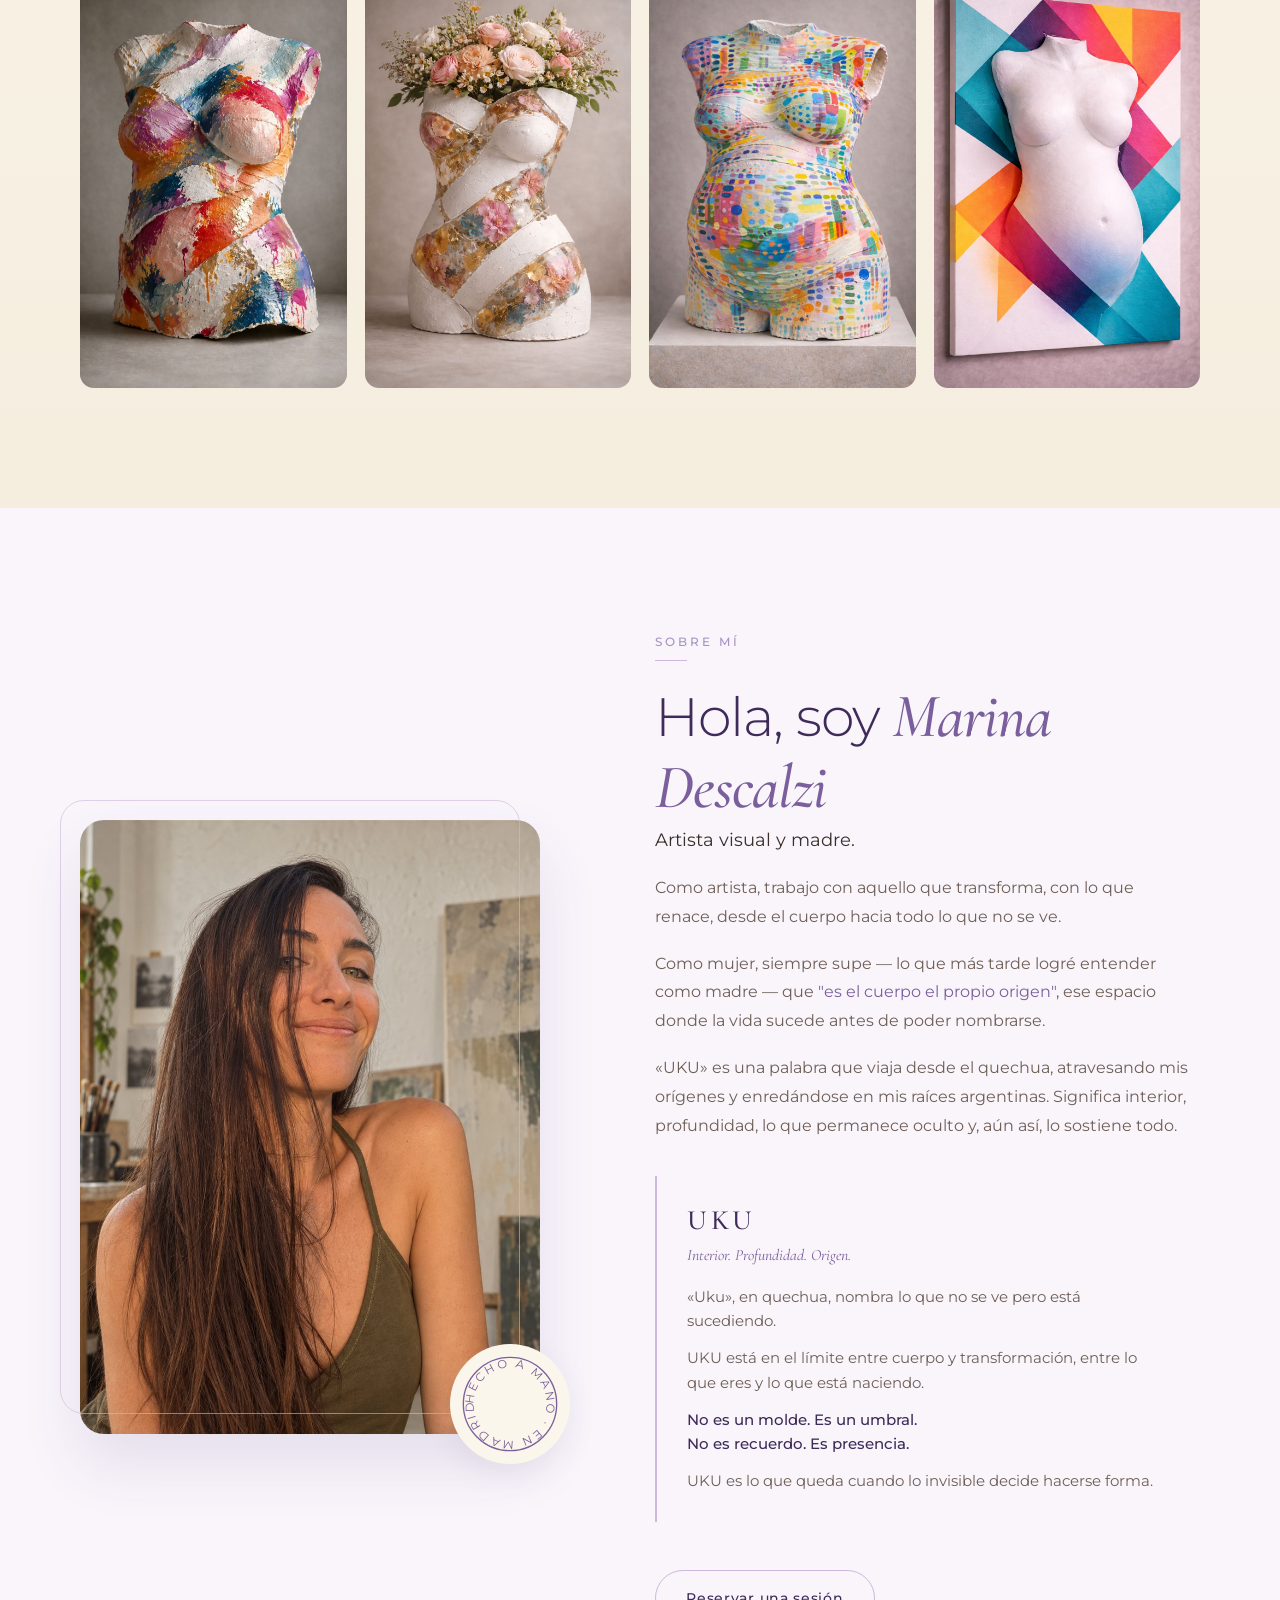
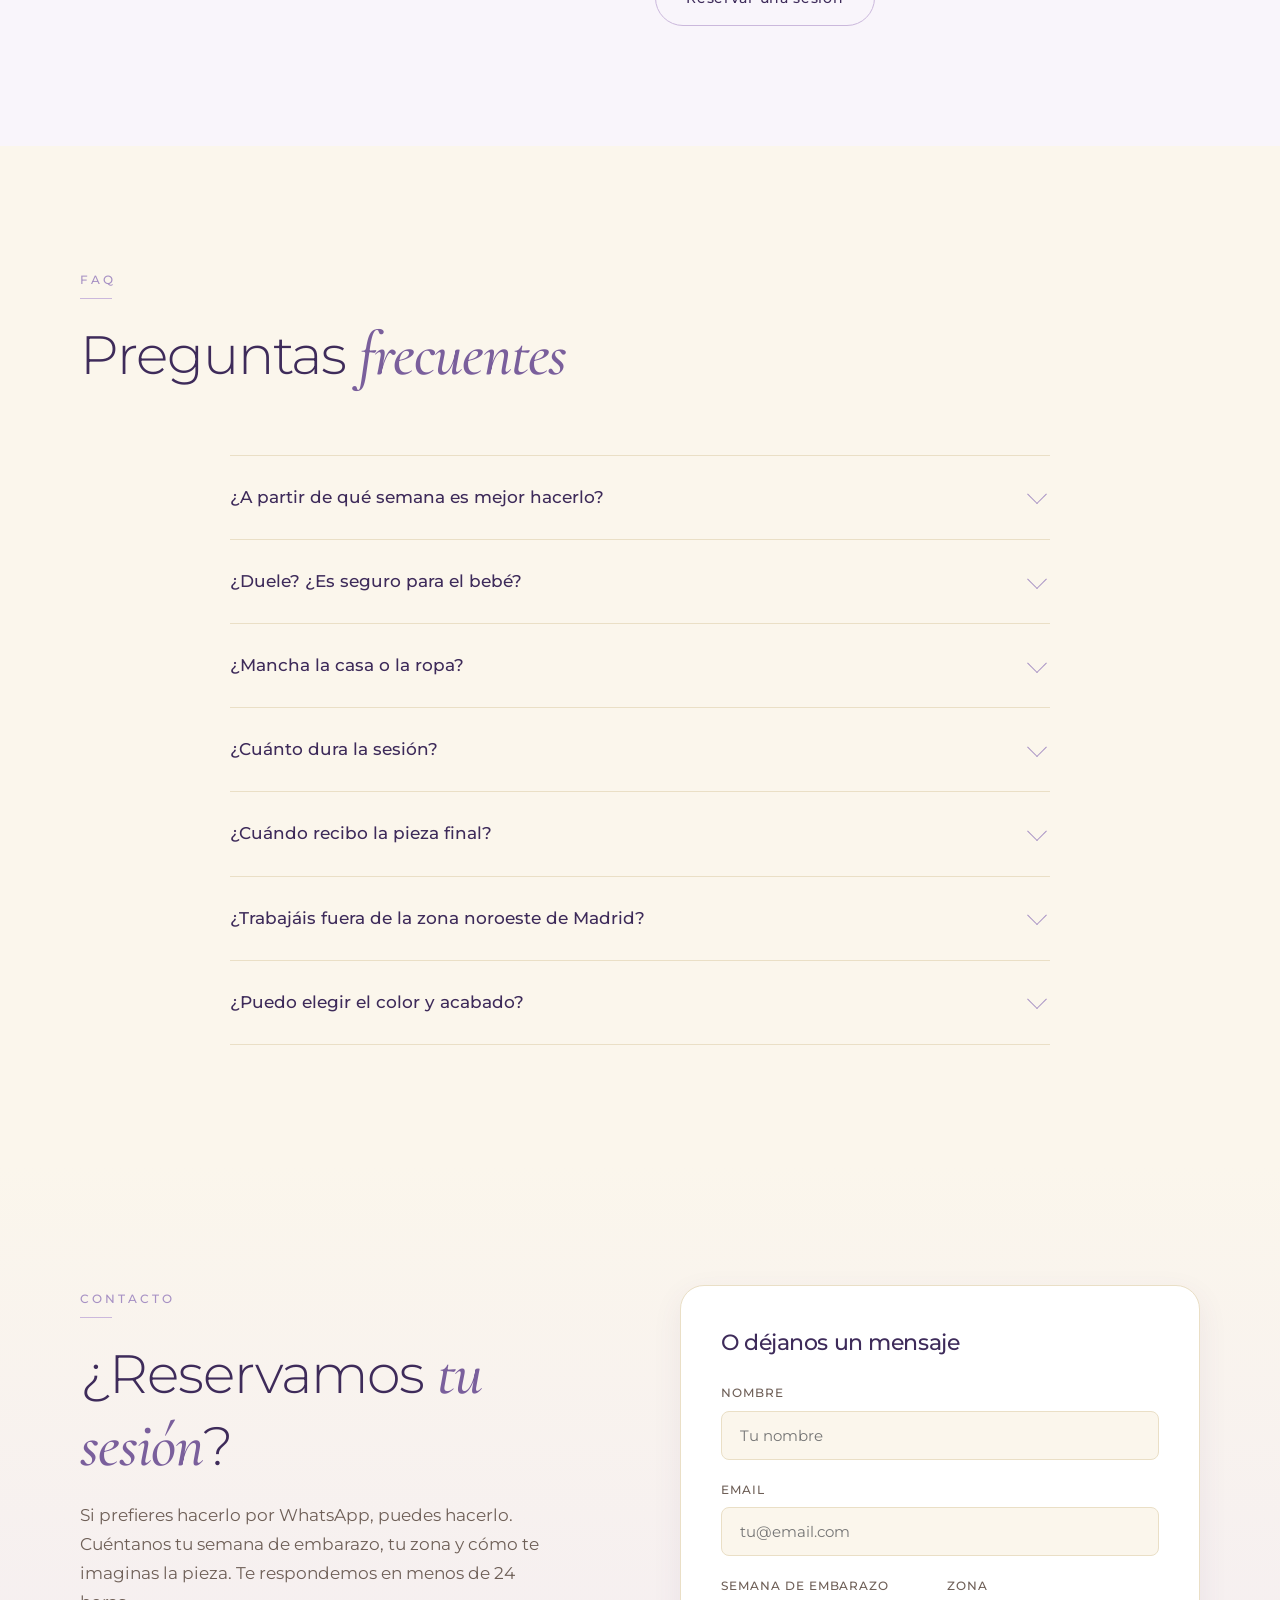
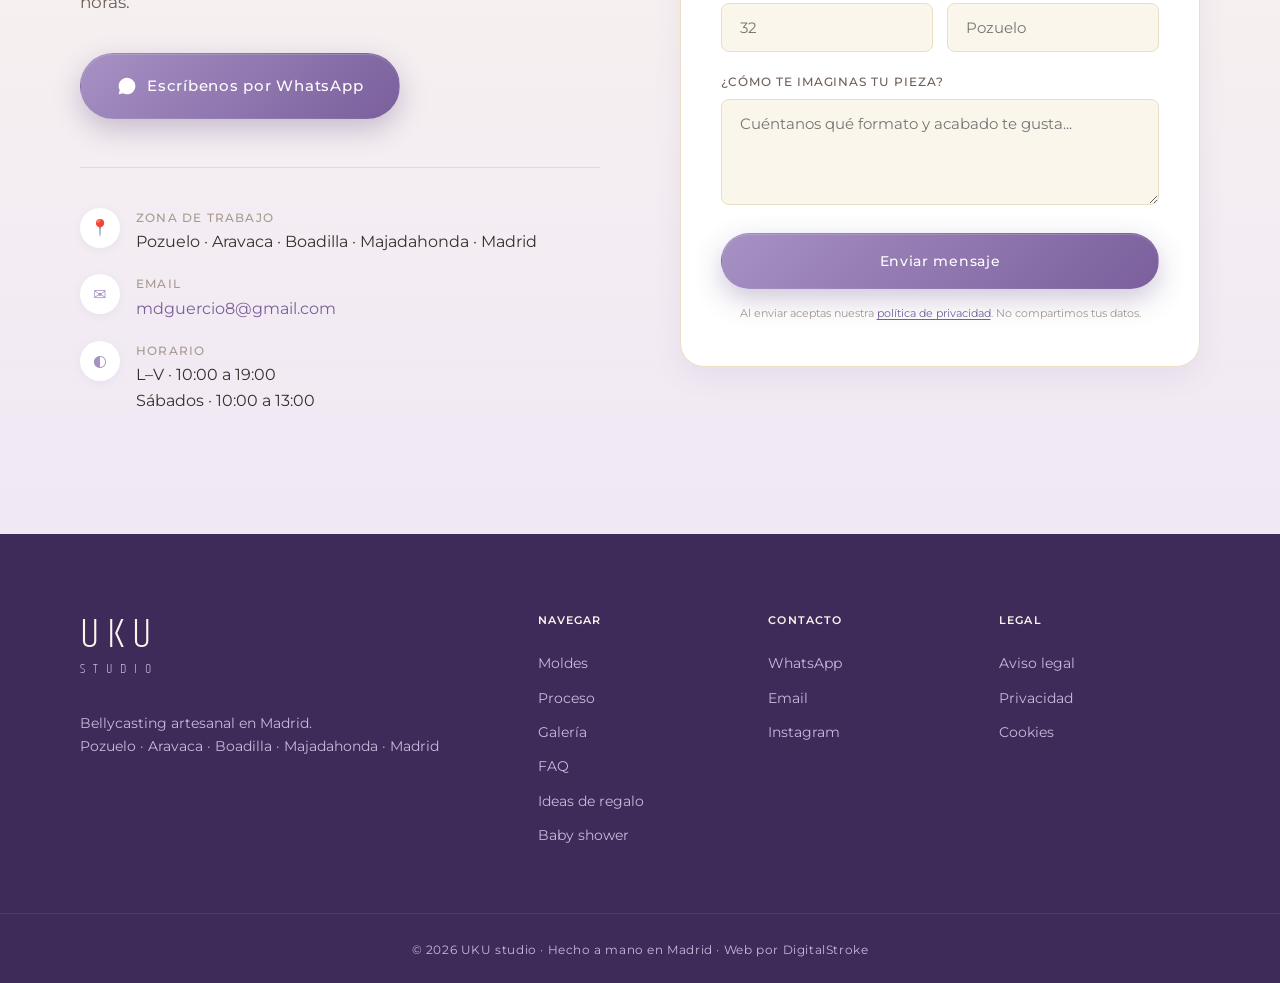
==== commit cb03dc99: "Pie de la portada: enlace «Web por DigitalStroke» Co-Authored-By: Claude Fable 5.2 <noreply@anthropi" ====
--- a/index.html
+++ b/index.html
@@ -695,7 +695,7 @@
             </div>
         </div>
         <div class="footer__bottom">
-            <small>© <span id="year">2026</span> UKU studio · Hecho a mano en Madrid</small>
+            <small>© <span id="year">2026</span> UKU studio · Hecho a mano en Madrid · <a href="https://digitalstroke.es/" target="_blank" rel="noopener" style="color:inherit">Web por DigitalStroke</a></small>
         </div>
     </footer>
 
